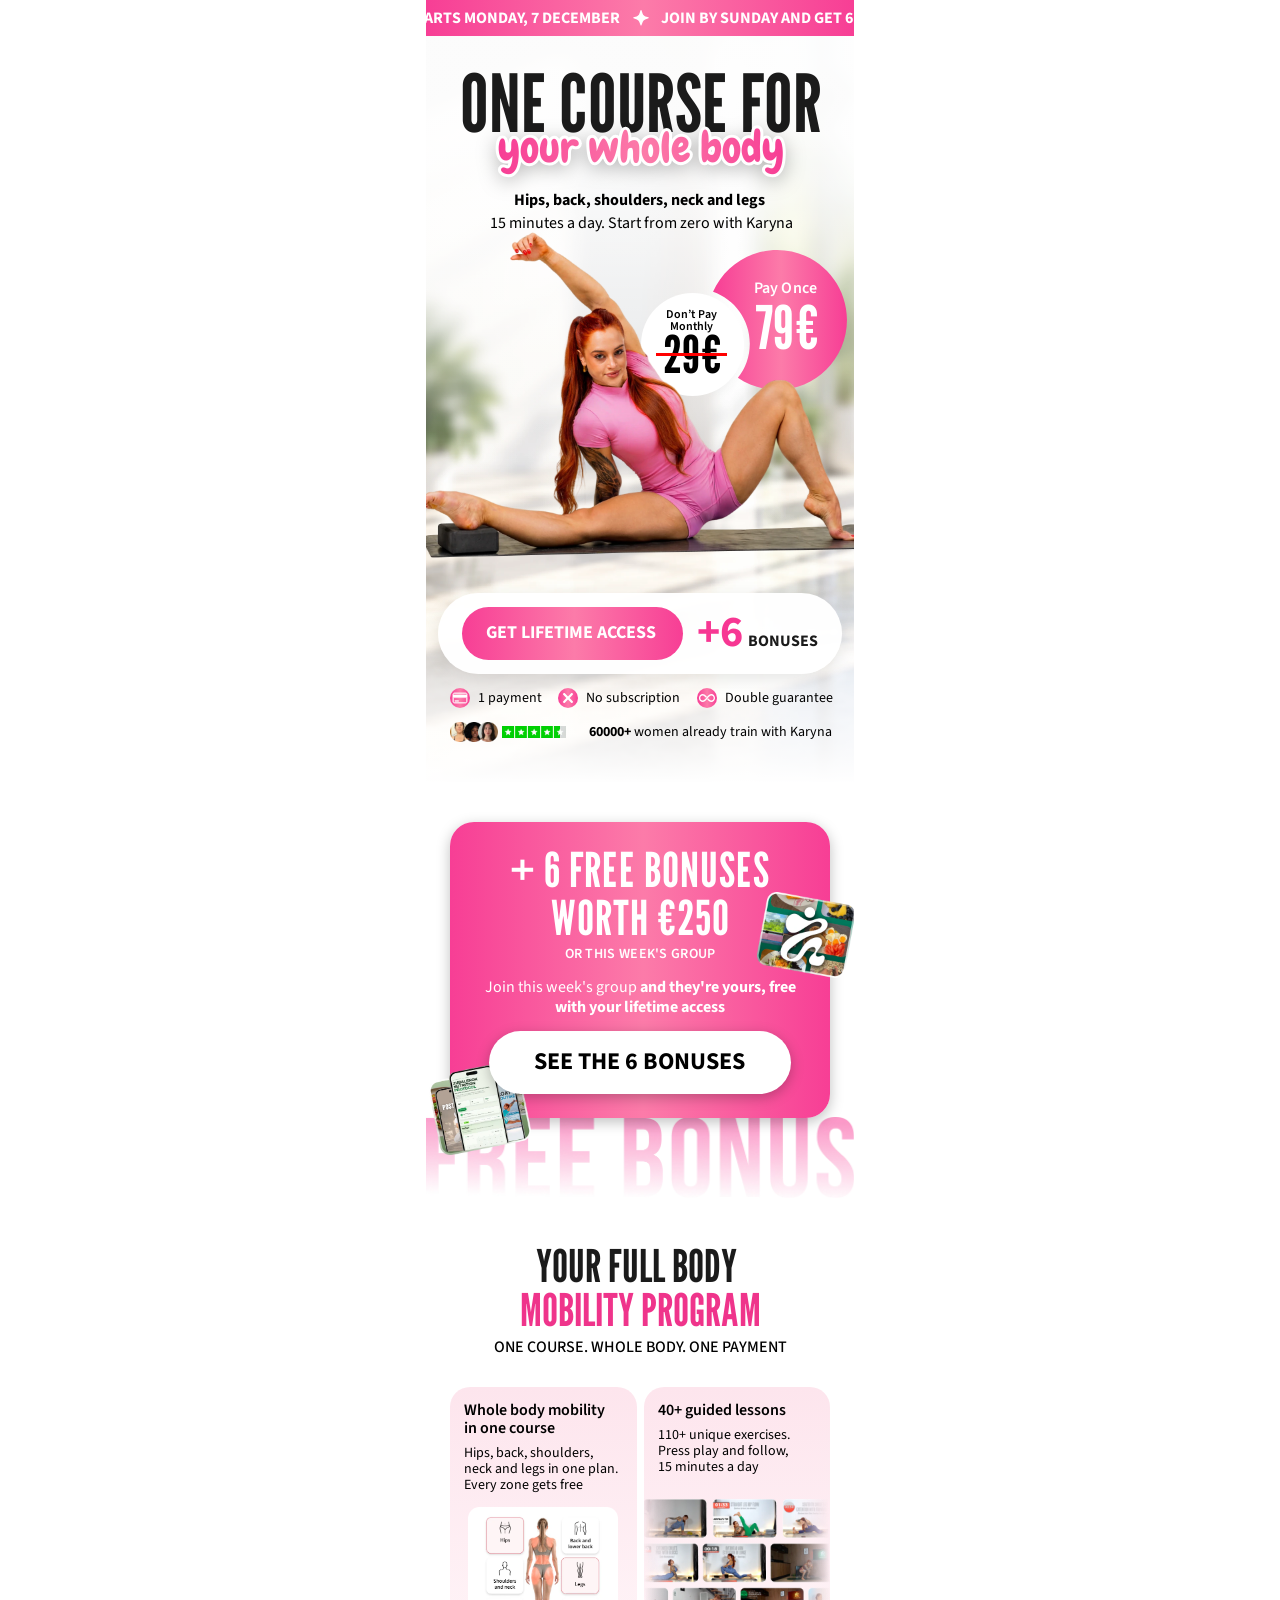
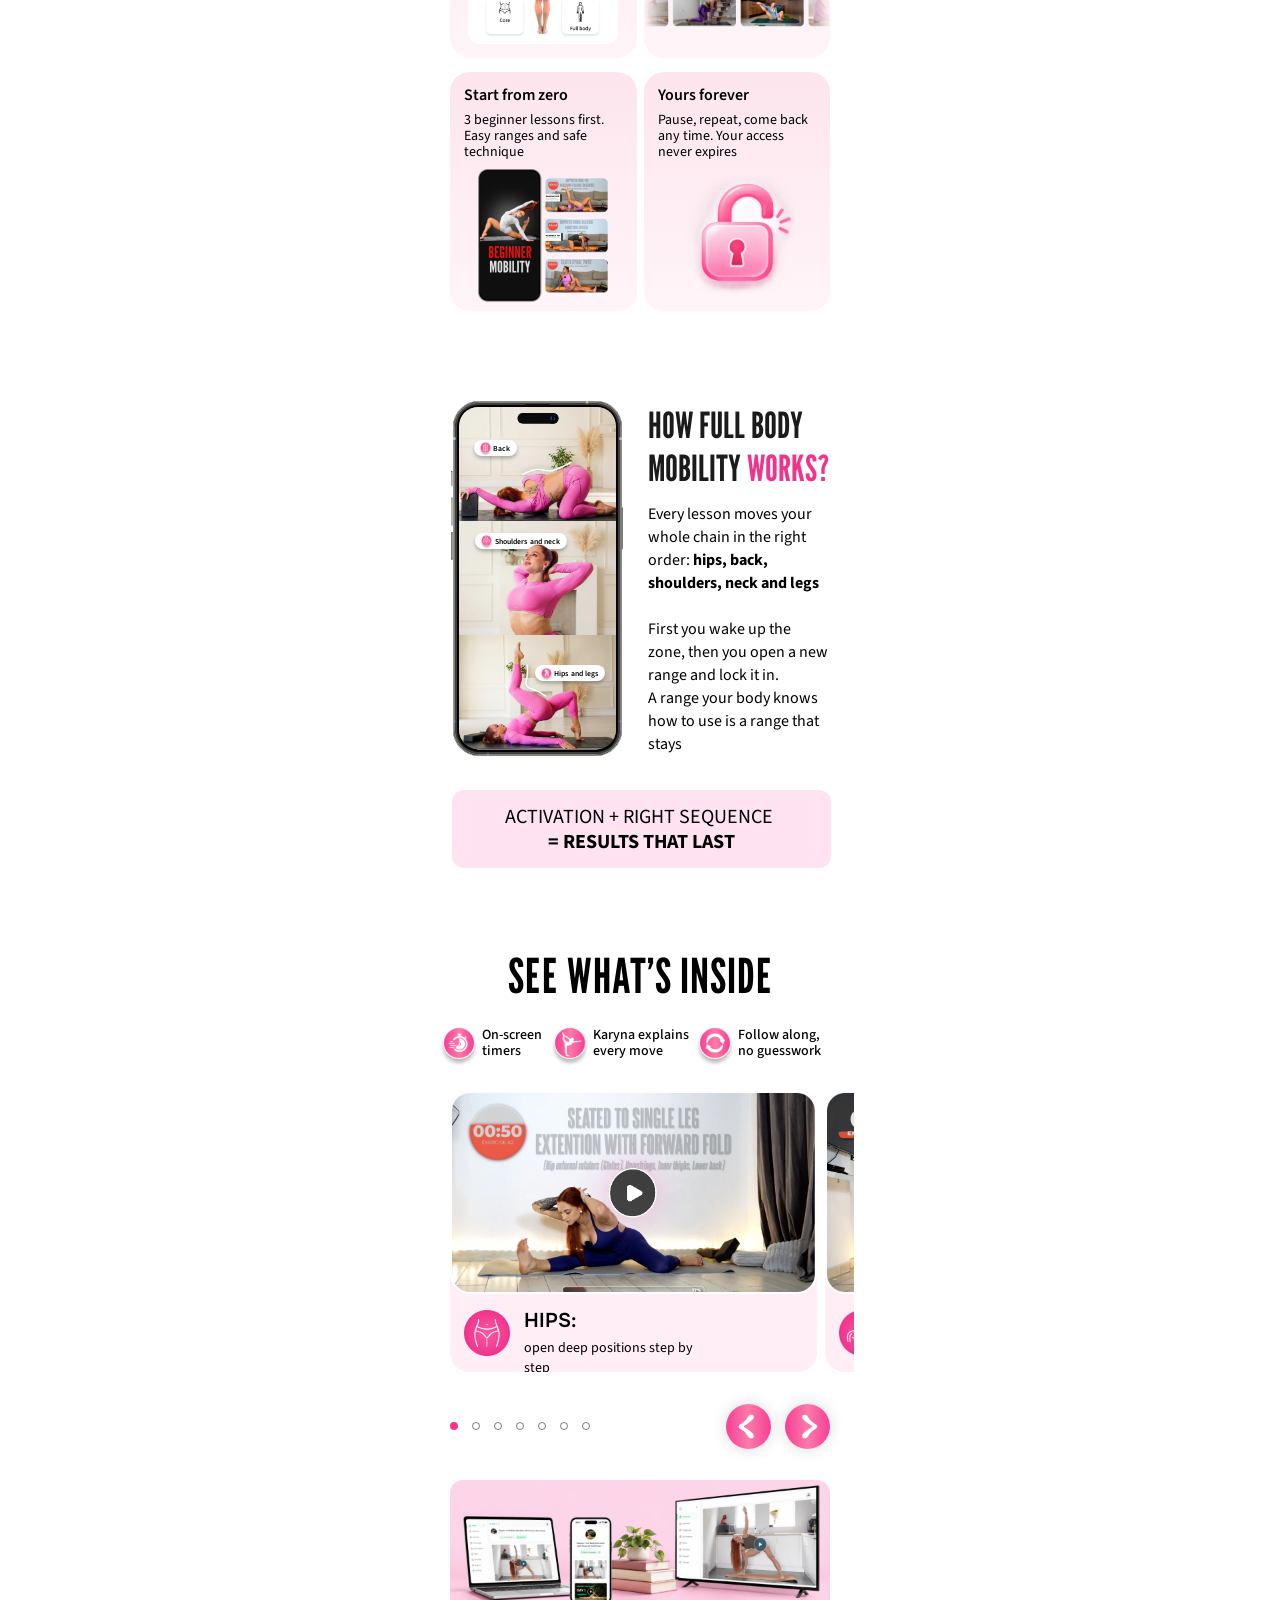
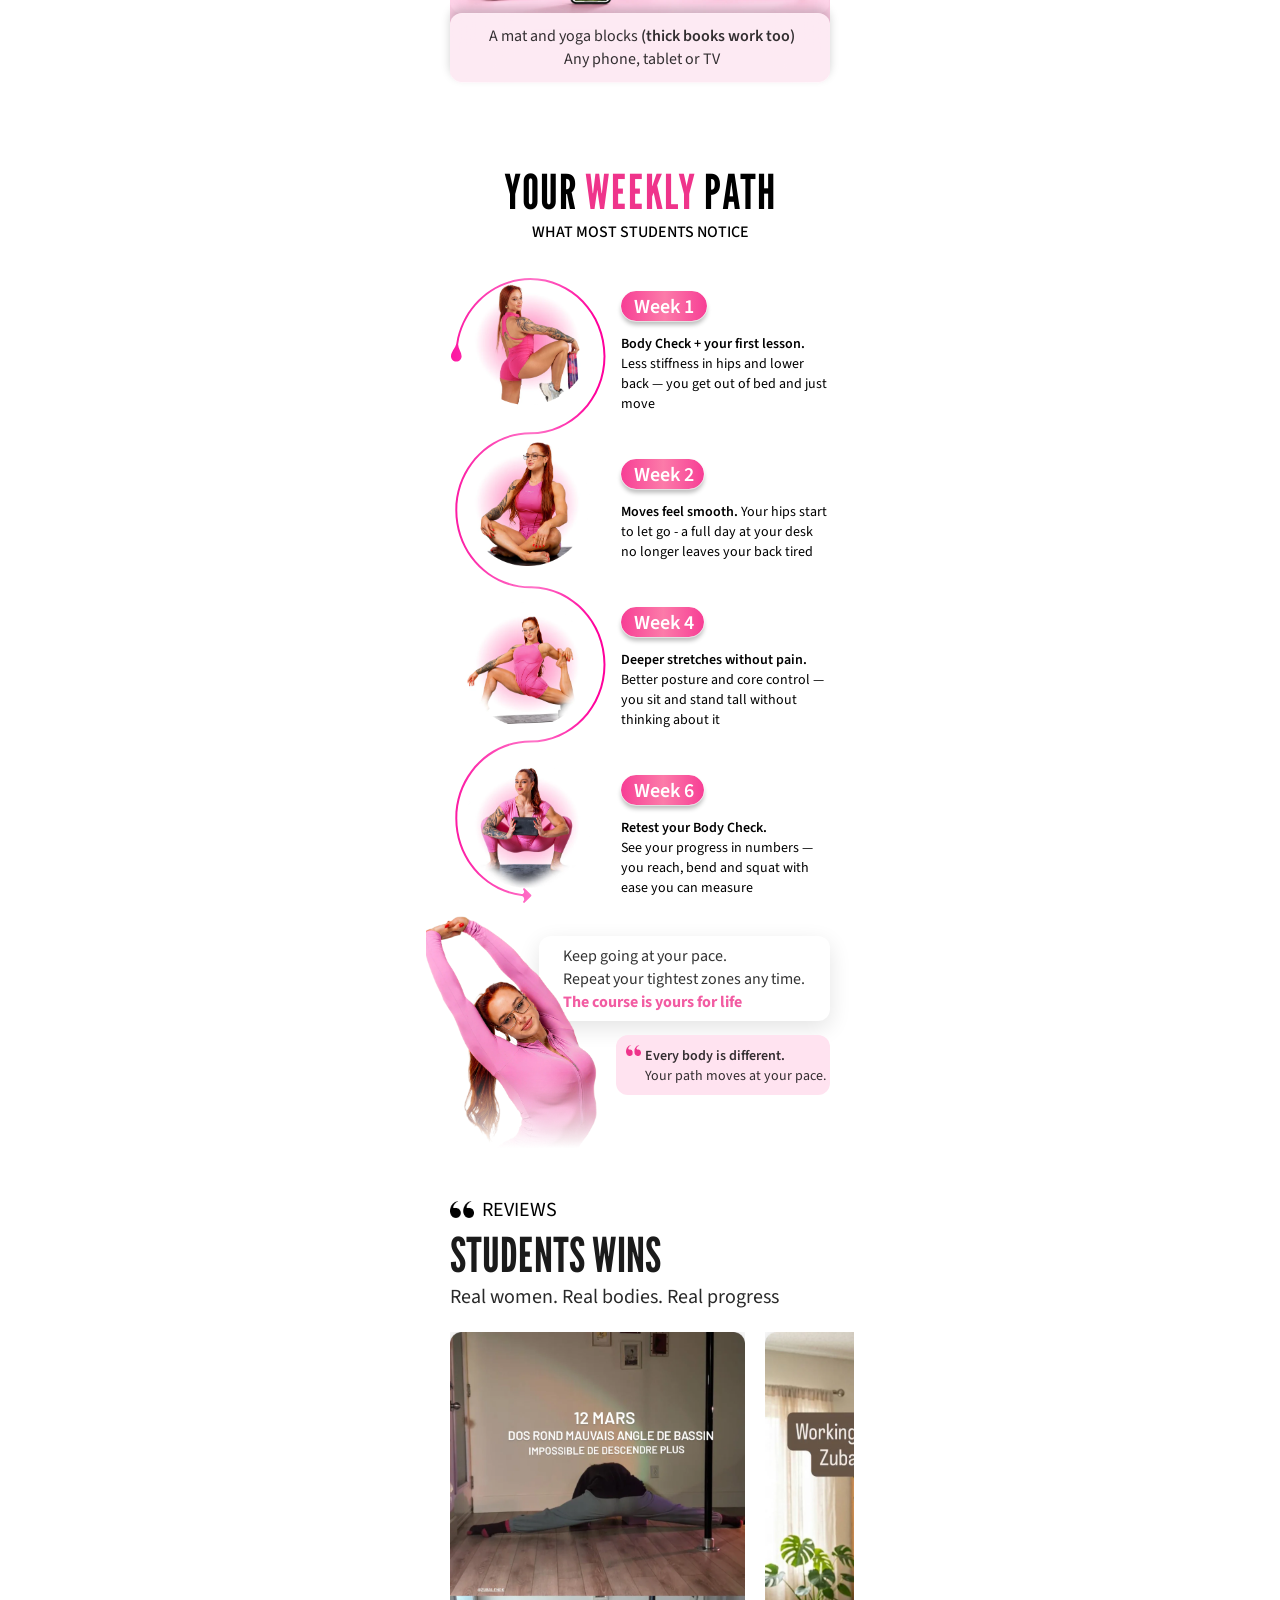
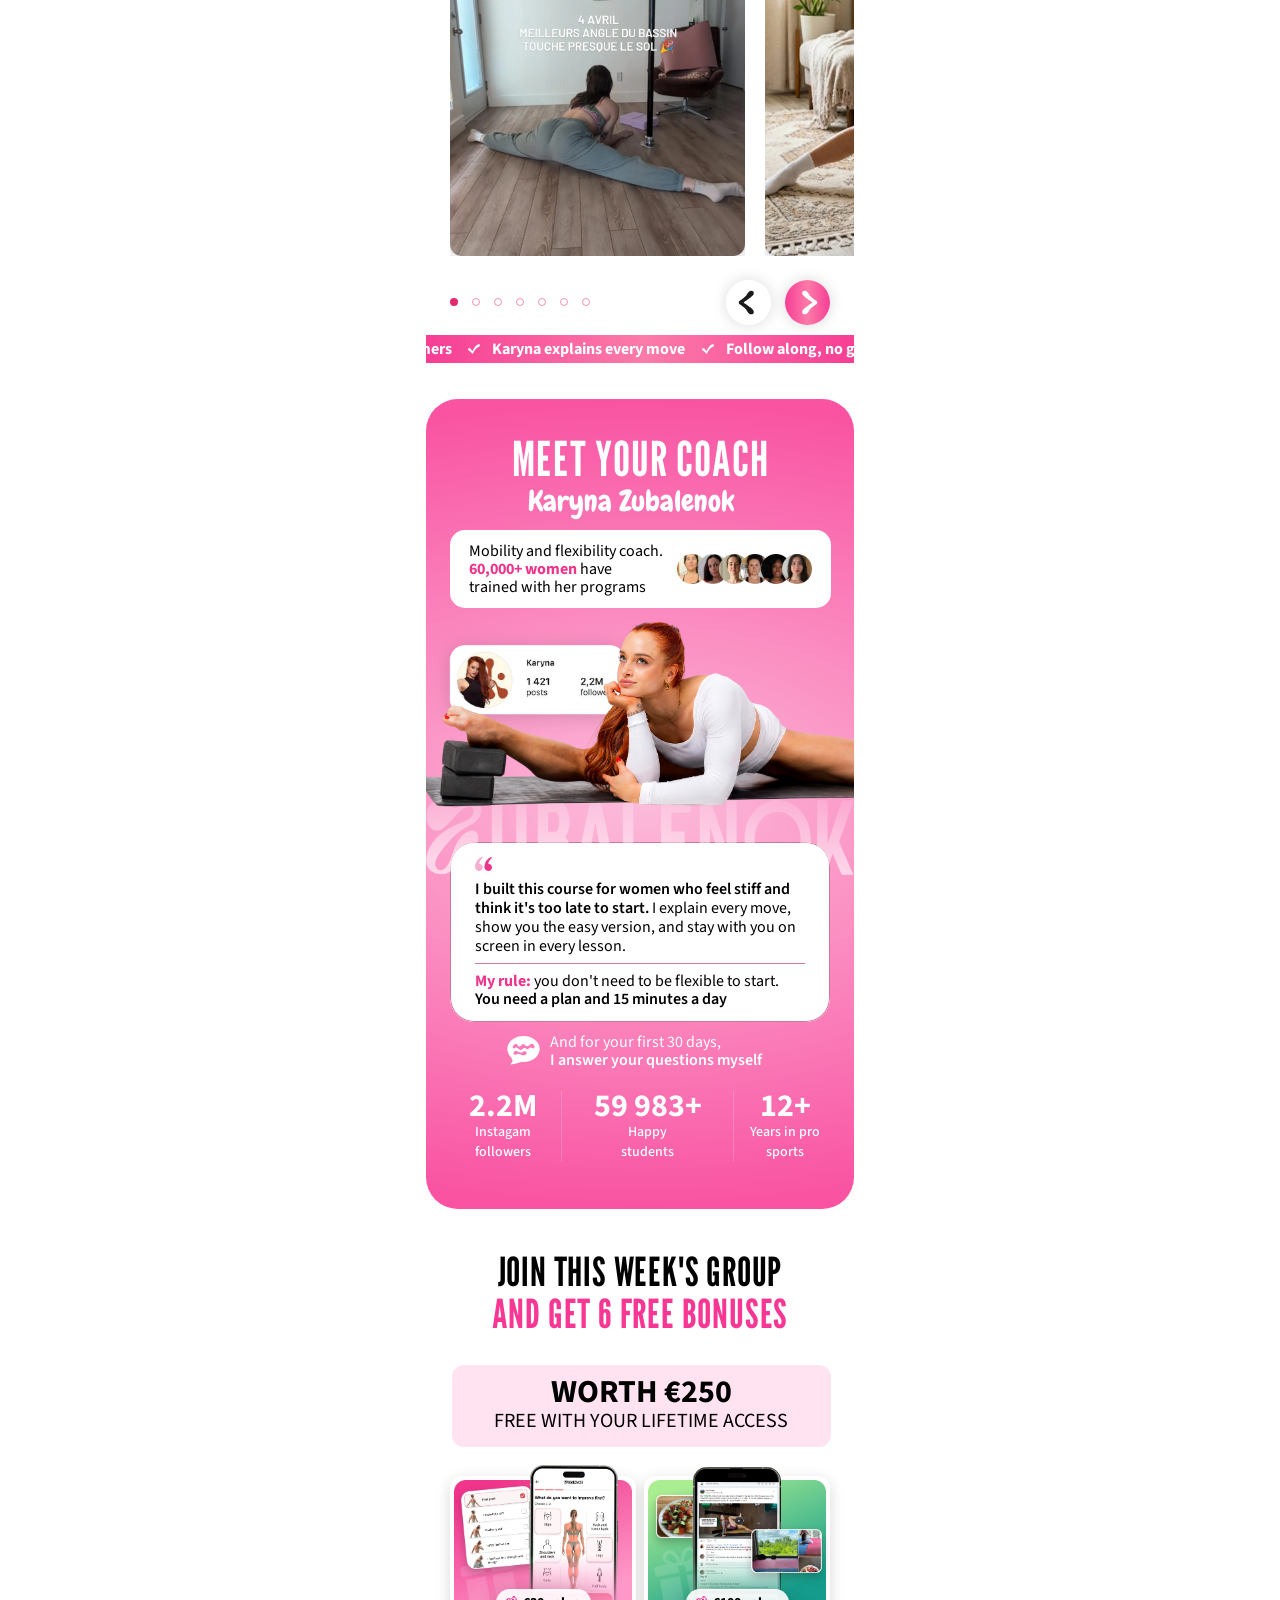
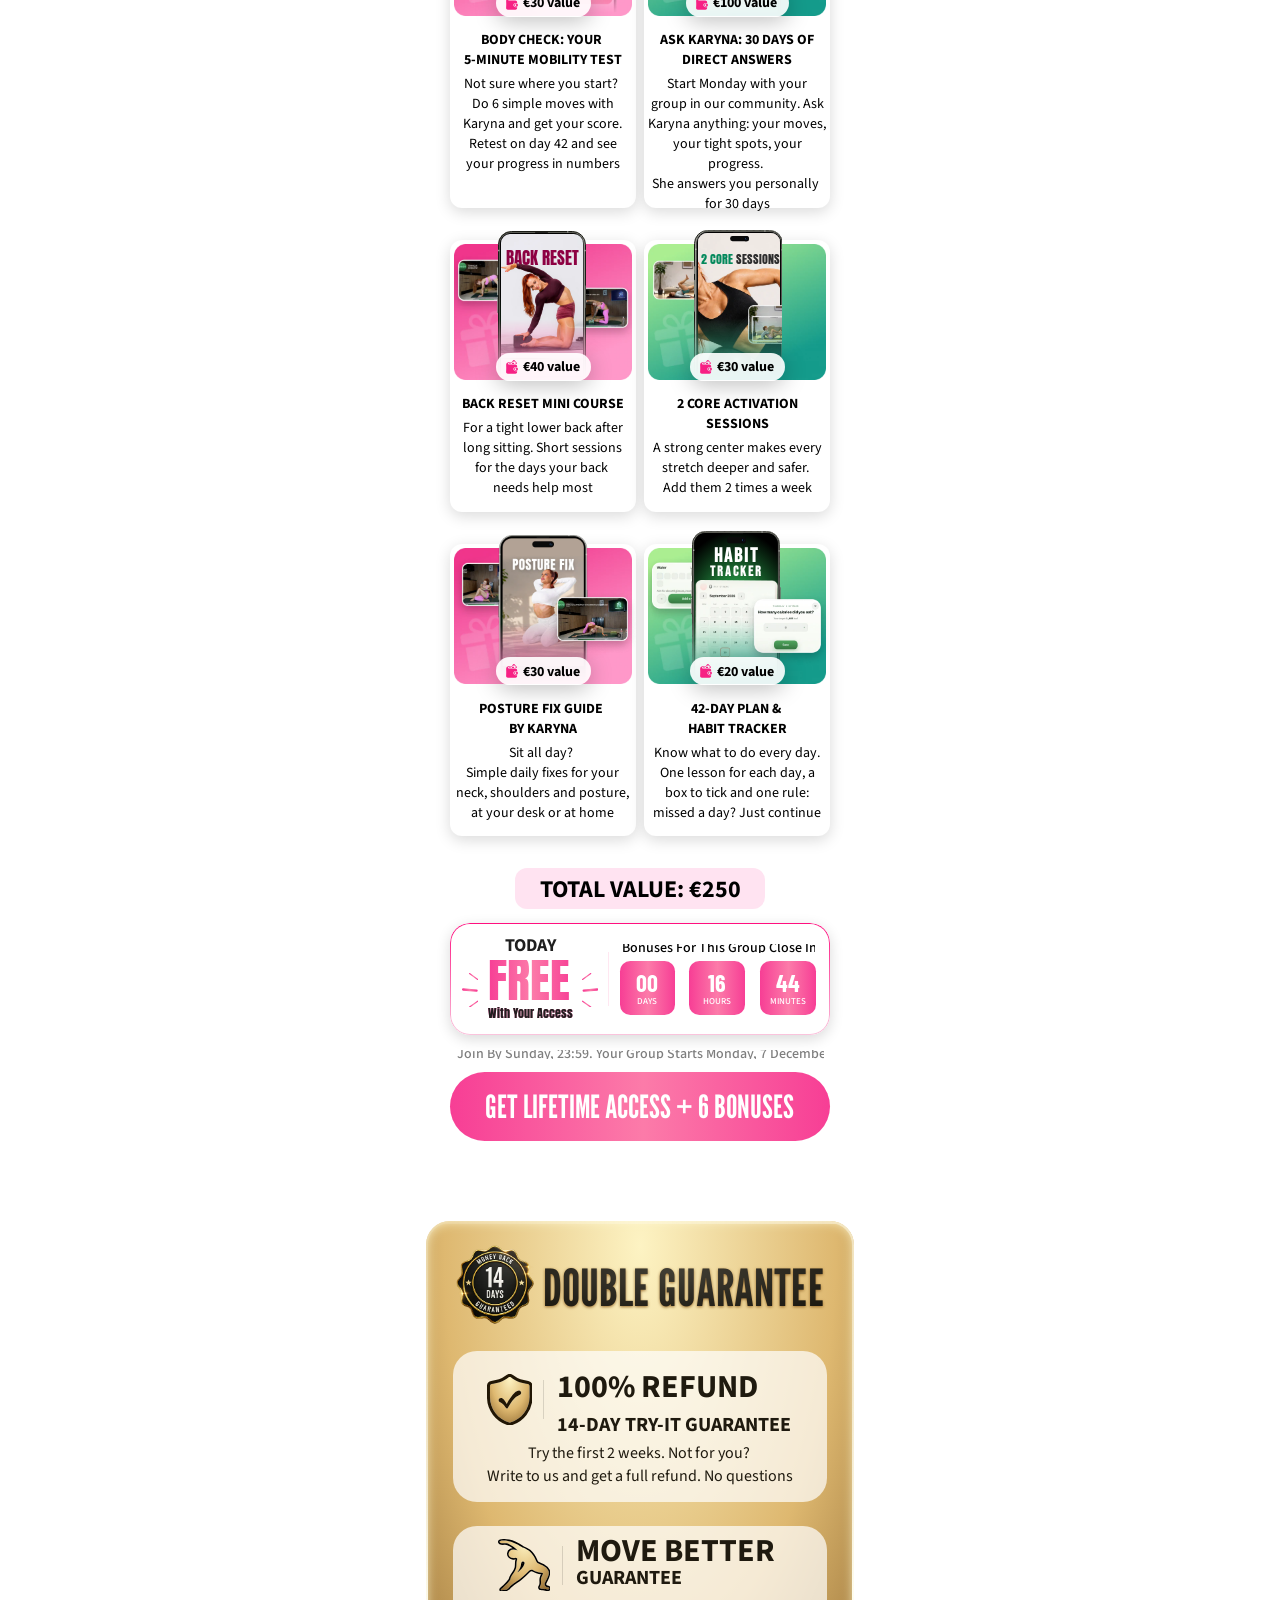
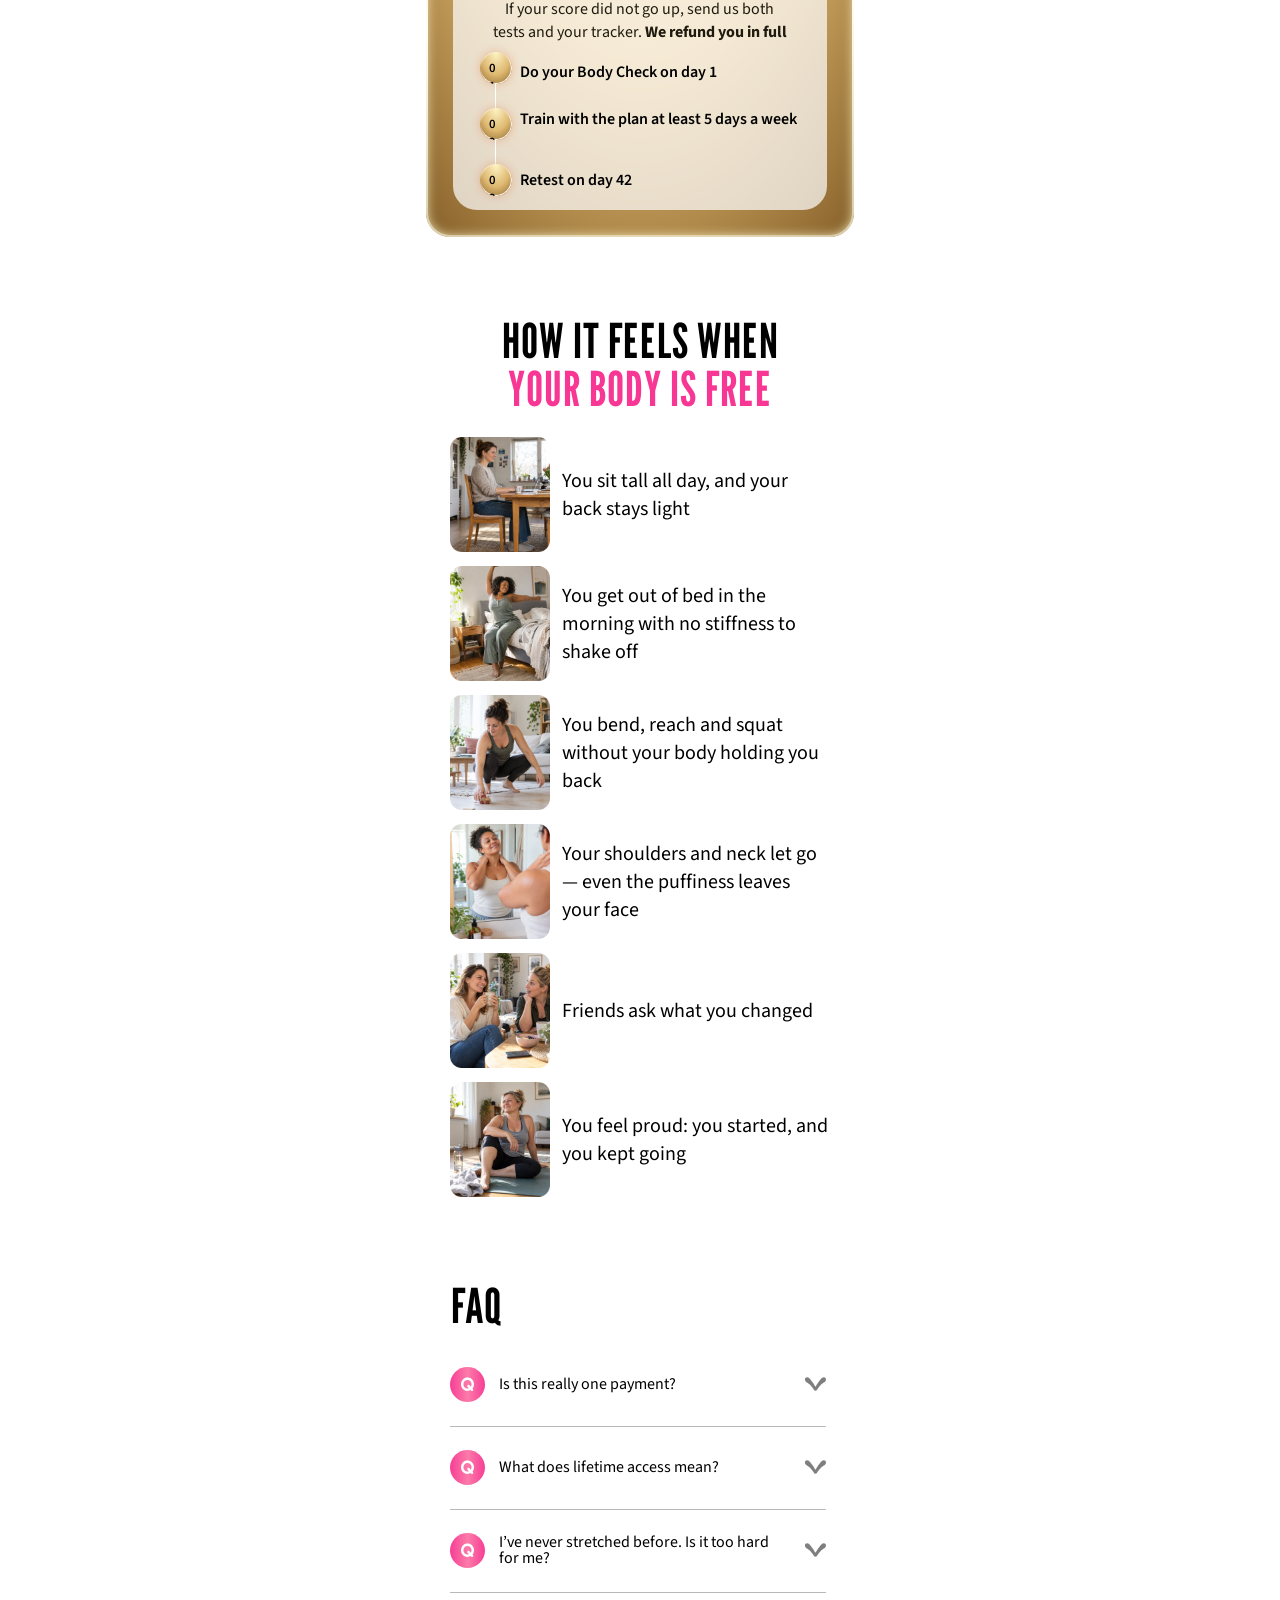
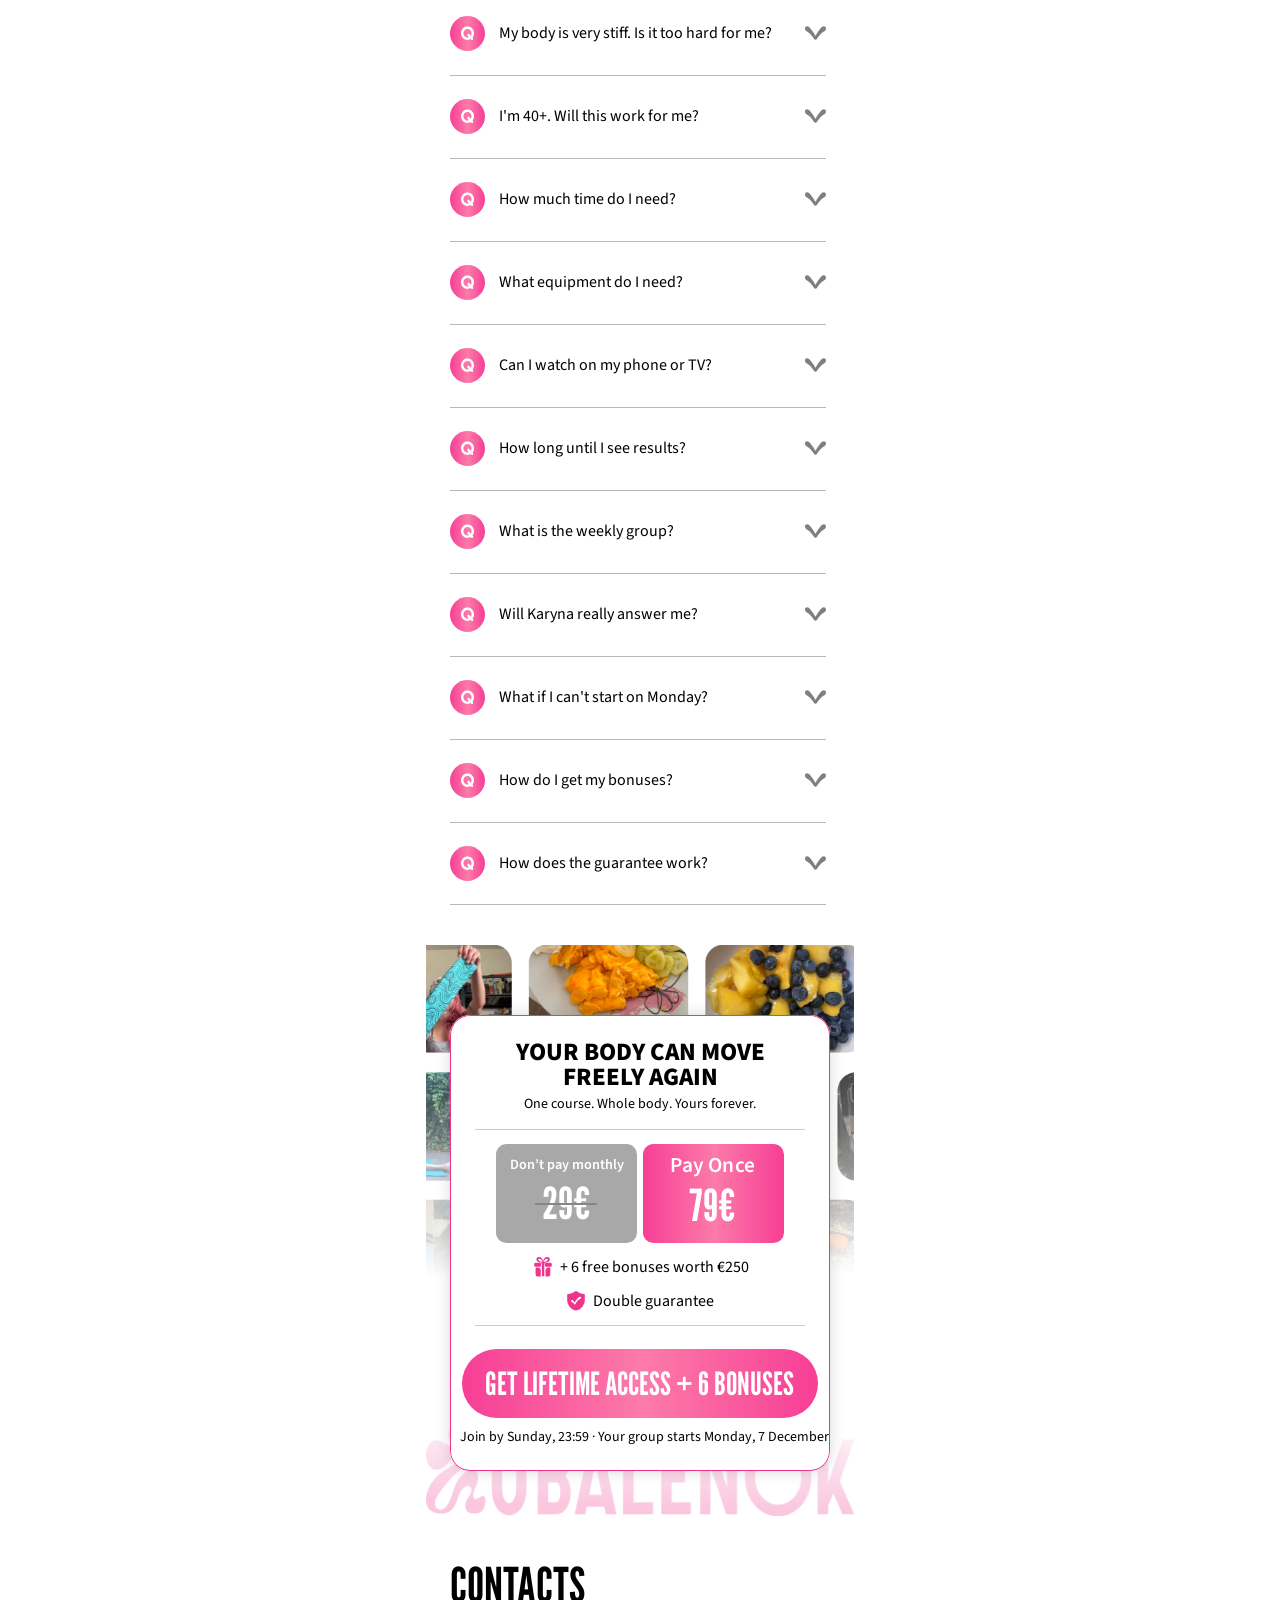
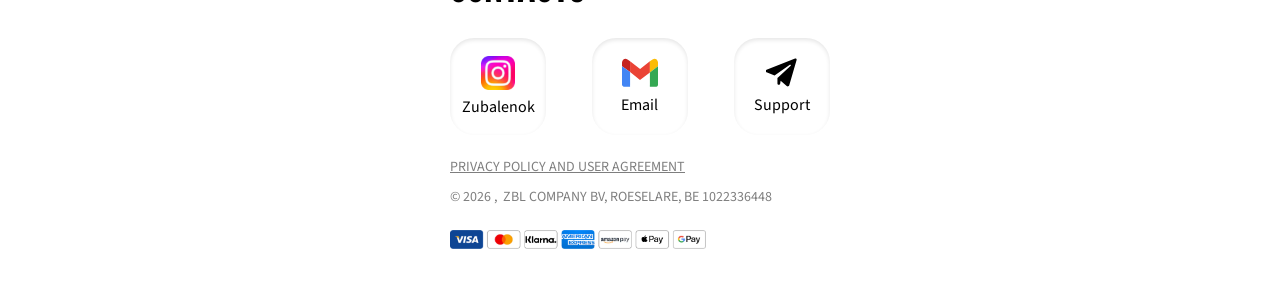
==== index-b.html @ ee90ed31 "first commit" ====
<!DOCTYPE html>
<html lang="en">
<head>
<!-- Google tag (gtag.js) -->
<script async src="https://www.googletagmanager.com/gtag/js?id=G-L0PFQRRCLP"></script>
<script>
  window.dataLayer = window.dataLayer || [];
  function gtag(){dataLayer.push(arguments);}
  gtag('js', new Date());

  gtag('config', 'G-L0PFQRRCLP');
</script>

    <meta charset="UTF-8">
    <meta name="viewport" content="width=device-width, initial-scale=1, viewport-fit=cover">
    <link rel="icon" type="image/png" href="./images/favicon.png?v=2">
    <link rel="preconnect" href="https://fonts.googleapis.com">
    <link rel="preconnect" href="https://fonts.gstatic.com" crossorigin>
    <link rel="preconnect" href="https://api.fontshare.com" crossorigin>
    <link rel="stylesheet" href="https://api.fontshare.com/v2/css?f[]=general-sans@400,500,600,700&display=swap">
    <link rel="stylesheet" href="https://fonts.googleapis.com/css2?family=Source+Sans+3:ital,wght@0,400;0,500;0,600;0,700;0,800;1,700&family=League+Gothic&family=Bebas+Neue&family=Onest:wght@500;600;700;900&family=Barlow+Condensed:wght@700&family=Creepster&family=Geist:wght@400;500&display=swap">
    <link rel="stylesheet" href="./css/fonts.css">
    <link rel="stylesheet" href="./css/nullStyle.css">
    <link rel="stylesheet" href="https://cdn.jsdelivr.net/npm/swiper@11/swiper-bundle.min.css" />
    <link rel="stylesheet" href="./css/main-b.css?v=1">
    <title>One Course for Your Whole Body</title>
</head>
<body>
<div class="wrapper">

  <!-- HERO -->
  <section class="hero">
    <img src="./images/hero-chatgpt-image-14.webp" class="hero__chatgpt-image-14" alt="" loading="lazy">
    <div class="hero__image-18736">
    </div>
    <div class="hero__image-18738">
    </div>
    <div class="hero__image-18737">
    </div>
    <div class="hero__frame-2147236977">
      <div class="hero__frame-2147237484">
        <a class="hero__frame-2147236973" href="#">
          <p class="hero__get-lifetime-access">GET LIFETIME ACCESS</p>
        </a>
        <p class="hero__6-bonuses"><span class="fs-44">+6</span><span class="fs-24"> </span><span class="c-1b1b1b">BONUSES</span></p>
      </div>
      <div class="hero__frame-2147237485">
        <div class="hero__frame-2147236973-2">
          <img src="./images/hero-frame-2147236970.svg" class="hero__frame-2147236970" alt="" loading="lazy">
          <p class="hero__1-payment">1 payment</p>
        </div>
        <div class="hero__frame-2147236975">
          <img src="./images/hero-frame-2147236971.svg" class="hero__frame-2147236971" alt="" loading="lazy">
          <p class="hero__no-subscription">No subscription</p>
        </div>
        <div class="hero__frame-2147236974">
          <img src="./images/hero-frame-2147236972.svg" class="hero__frame-2147236972" alt="" loading="lazy">
          <p class="hero__double-guarantee">Double guarantee</p>
        </div>
      </div>
      <div class="hero__frame-2147236248">
        <img src="./images/hero-frame-2147236419.webp" class="hero__frame-2147236419" alt="" loading="lazy">
        <p class="hero__60000-women-already"><b>60000+</b> women already train with Karyna</p>
      </div>
    </div>
    <div class="hero__frame-2147237482">
      <p class="hero__one-course-for">One course for</p>
      <p class="hero__your-whole-body t-stroke" data-text="your whole body">your whole body</p>
      <p class="hero__hips-back-shoulders"><span><b>Hips, back, shoulders, neck and legs&nbsp;<br></b>15 minutes a day. Start from zero with Karyna</span></p>
    </div>
    <div class="hero__frame-2147226802 js-marquee" style="--period: 68.8rem">
      <img src="./images/hero-icons.svg" class="hero__icons" alt="" loading="lazy">
      <p class="hero__new-group-starts">NEW GROUP STARTS <span class="js-group-date" data-case="up">MONDAY, 2 NOVEMBER</span></p>
      <img src="./images/hero-icons.svg" class="hero__icons-2" alt="" loading="lazy">
      <p class="hero__join-by-sunday">JOIN BY SUNDAY AND GET 6 FREE BONUSES</p>
      <img src="./images/hero-icons.svg" class="hero__icons-3" alt="" loading="lazy">
    </div>
    <div class="hero__ellipse-7748">
    </div>
    <img src="./images/hero-subtract.svg" class="hero__subtract" alt="" loading="lazy">
    <p class="hero__79">79€</p>
    <p class="hero__29">29€</p>
    <div class="hero__vector-5525">
    </div>
    <p class="hero__don-t-pay">Don’t pay monthly</p>
    <p class="hero__pay-once">Pay once</p>
    <img src="./images/hero-group-2087330643-b.webp" class="hero__group-2087330643" alt="" loading="lazy">
  </section>

  <!-- TEASER -->
  <section class="teaser">
    <div class="teaser__bg">
    </div>
    <div class="teaser__frame-2147237870">
      <div class="teaser__frame-2147236996">
        <div class="teaser__frame-2147237869">
          <p class="teaser__6-free-bonuses"><span class="c-ffffff">+ 6 free bonuses<br></span>worth €250</p>
          <p class="teaser__or-this-week">or this week&#x27;s group</p>
        </div>
        <div class="teaser__frame-2147237010">
          <p class="teaser__join-this-week"><span class="w400">Join this week&#x27;s group</span> and they&#x27;re yours, free with your lifetime access</p>
        </div>
      </div>
      <img src="./images/teaser-group-2087330686.webp" class="teaser__group-2087330686" alt="" loading="lazy">
      <img src="./images/teaser-group-2087330687.webp" class="teaser__group-2087330687" alt="" loading="lazy">
      <div class="teaser__frame-2147237872">
        <a class="teaser__frame-2147236973" href="#group">
          <p class="teaser__see-the-6">SEE THE 6 BONUSES</p>
        </a>
      </div>
    </div>
  </section>

  <!-- PROGRAM -->
  <section class="program">
    <div class="program__frame-2147237992">
      <p class="program__your-full-body">YOUR FULL BODY&nbsp;<br><span class="c-ef348b">MOBILITY PROGRAM</span></p>
      <p class="program__one-course-whole"><span>ONE COURSE. WHOLE BODY. ONE PAYMENT</span></p>
    </div>
    <div class="program__frame-2147237721-2">
      <div class="program__frame-2147237719">
        <div class="program__frame-2147237716">
          <div class="program__frame-2147237993">
            <div class="program__frame-2147237568">
              <p class="program__whole-body-mobility"><span class="tt-up">W</span>HOLE BODY MOBILITY <br>IN ONE COURSE</p>
            </div>
            <p class="program__hips-back-shoulders">Hips, back, shoulders, neck and legs in one plan. Every zone gets free</p>
          </div>
          <img src="./images/program-frame-41-b.webp" class="program__frame-41" alt="" loading="lazy">
        </div>
        <div class="program__frame-2147237718">
          <div class="program__frame-2147237993-2">
            <div class="program__frame-2147237568-2">
              <p class="program__40-guided-lessons">40+ GUIDED LESSONS</p>
            </div>
            <p class="program__110-unique-exercises">110+ unique exercises. Press play and follow, <br>15 minutes a day</p>
          </div>
          <img src="./images/program-mask-group.webp" class="program__mask-group" alt="" loading="lazy">
        </div>
      </div>
      <div class="program__frame-2147237721">
        <div class="program__frame-2147237716-2">
          <div class="program__frame-2147237993-3">
            <div class="program__frame-2147237568-3">
              <p class="program__start-from-zero"><span class="tt-up">S</span>TART FROM ZERO</p>
            </div>
            <p class="program__3-beginner-lessons">3 beginner lessons first. Easy ranges and safe technique</p>
          </div>
          <img src="./images/program-frame-41-2-b.webp" class="program__frame-41-2" alt="" loading="lazy">
        </div>
        <div class="program__frame-2147237718-2">
          <div class="program__frame-2147237993-4">
            <div class="program__frame-2147237568-4">
              <p class="program__yours-forever"><span class="tt-up">Y</span>OURS FOREVER</p>
            </div>
            <p class="program__pause-repeat-come">Pause, repeat, come back any time. Your access never expires</p>
          </div>
          <img src="./images/program-1.webp" class="program__1" alt="" loading="lazy">
        </div>
      </div>
    </div>
  </section>

  <!-- WORKS -->
  <section class="works">
    <div class="works__frame-2147237858">
      <div class="works__iphone-14-pro">
        <div class="works__screen-background">
        </div>
        <div class="works__stroke-body-outside">
        </div>
        <img src="./images/works-stroke-body-b.webp" class="works__stroke-body" alt="" loading="lazy">
        <div class="works__mask">
          <img src="./images/works-screen-replace-here.svg" class="works__screen-replace-here" alt="" loading="lazy">
          <div class="works__frame-2147237857">
            <div class="works__frame-2147237855">
              <img src="./images/works-magnific-edit-the-b.webp" class="works__magnific-edit-the" alt="" loading="lazy">
              <div class="works__frame-2147237849">
                <img src="./images/works-frame-2147236986-b.webp" class="works__frame-2147236986" alt="" loading="lazy">
                <p class="works__back">Back</p>
              </div>
              <img src="./images/works-vector-5604-b.webp" class="works__vector-5604" alt="" loading="lazy">
            </div>
            <div class="works__frame-2147237856 g-stroke">
              <img src="./images/works-magnific-edit-the-2-b.webp" class="works__magnific-edit-the-2" alt="" loading="lazy">
              <div class="works__frame-2147237854">
                <img src="./images/works-frame-2147236986-2-b.webp" class="works__frame-2147236986-2" alt="" loading="lazy">
                <p class="works__shoulders-and-neck">Shoulders and neck</p>
              </div>
              <img src="./images/works-magnific-edit-the-3.webp" class="works__magnific-edit-the-3" alt="" loading="lazy">
            </div>
            <div class="works__frame-2147237854-2 g-stroke">
              <img src="./images/works-magnific-edit-the-4-b.webp" class="works__magnific-edit-the-4" alt="" loading="lazy">
              <div class="works__frame-2147237851">
                <img src="./images/works-frame-2147236986-3-b.webp" class="works__frame-2147236986-3" alt="" loading="lazy">
                <p class="works__hips-and-legs">Hips and legs</p>
              </div>
              <img src="./images/works-vector-5603-b.webp" class="works__vector-5603" alt="" loading="lazy">
            </div>
          </div>
        </div>
        <img src="./images/works-antennas-b.svg" class="works__antennas" alt="" loading="lazy">
        <img src="./images/works-notch-b.webp" class="works__notch" alt="" loading="lazy">
        <img src="./images/works-buttons-b.webp" class="works__buttons" alt="" loading="lazy">
        <img src="./images/works-front-camera-b.svg" class="works__front-camera" alt="" loading="lazy">
      </div>
      <div class="works__frame-2147237484">
        <p class="works__how-full-body">HOW FULL BODY <br>MOBILITY <span class="c-ef348b">WORKS?</span></p>
        <div class="works__frame-2147237065">
          <p class="works__every-lesson-moves">Every lesson moves your whole chain in the right order: <b>hips, back, shoulders, neck and legs<br></b><br>First you wake up the zone, then you open a new range and lock it in. <br>A range your body knows how to use is a range that stays</p>
        </div>
      </div>
    </div>
    <div class="works__frame-2147237990">
      <div class="works__frame-2147237856-2">
        <div class="works__frame-2147237857-2">
          <p class="works__activation-right-seque">Activation + Right Sequence&nbsp;<br><b>= Results that last</b></p>
        </div>
      </div>
    </div>
  </section>

  <!-- INSIDE -->
  <section class="inside">
    <p class="inside__see-what-s">SEE WHAT’S INSIDE</p>
    <div class="inside__frame-2147237997">
      <div class="inside__frame-2147237493">
        <img src="./images/inside-frame-2147236988-b.webp" class="inside__frame-2147236988" alt="" loading="lazy">
        <p class="inside__on-screen-timers">On-screen timers</p>
      </div>
      <div class="inside__frame-2147237494">
        <img src="./images/inside-frame-2147236989-b.webp" class="inside__frame-2147236989" alt="" loading="lazy">
        <p class="inside__karyna-explains-every">Karyna explains every move</p>
      </div>
      <div class="inside__frame-2147237495">
        <img src="./images/inside-frame-2147236988-2-b.webp" class="inside__frame-2147236988-2" alt="" loading="lazy">
        <p class="inside__follow-along-no">Follow along, no guesswork</p>
      </div>
    </div>
    <div class="inside__frame-2147236984-5 js-track-slider" data-pitch="37.481" data-count="4" data-first="-53.2" data-gutter="2.4">
      <div class="inside__frame-2147237623 js-track">
        <div class="inside__frame-2147237619">
          <img src="./images/inside-frame-2147236984-b.webp" class="inside__frame-2147236984 js-card-video" alt="" loading="lazy" data-video="https://itden-cdn.b-cdn.net/stiff/Days%2015%E2%80%9321%20OF%20L1%20v1%20Petro%20Mateichyk.mov">
          <div class="inside__frame-2147237613">
            <img src="./images/inside-frame-2147237533.svg" class="inside__frame-2147237533" alt="" loading="lazy">
            <div class="inside__frame-2147237607">
              <p class="inside__hips">HIPS:</p>
              <p class="inside__open-deep-positions">open deep positions step by step</p>
            </div>
          </div>
        </div>
        <div class="inside__frame-2147237620">
          <img src="./images/inside-frame-2147236984-2-b.webp" class="inside__frame-2147236984-2 js-card-video" alt="" loading="lazy" data-video="https://itden-cdn.b-cdn.net/onliflexability/video-1.mp4">
          <div class="inside__frame-2147237614">
            <img src="./images/inside-frame-2147237610.webp" class="inside__frame-2147237610" alt="" loading="lazy">
            <div class="inside__frame-2147237603">
              <p class="inside__shoulders-neck">SHOULDERS &amp; NECK:</p>
              <p class="inside__release-the-tension">release the tension of long sitting days</p>
            </div>
          </div>
        </div>
        <div class="inside__frame-2147237621">
          <img src="./images/inside-frame-2147236984-3-b.webp" class="inside__frame-2147236984-3 js-card-video" alt="" loading="lazy" data-video="https://itden-cdn.b-cdn.net/onliflexability/video-2.mp4">
          <div class="inside__frame-2147237615">
            <img src="./images/inside-frame-2147237611-b.svg" class="inside__frame-2147237611" alt="" loading="lazy">
            <div class="inside__frame-2147237605">
              <p class="inside__back">BACK:</p>
              <p class="inside__build-a-free">build a free, mobile spine</p>
            </div>
          </div>
        </div>
        <div class="inside__frame-2147237622">
          <img src="./images/inside-frame-2147236984-4-b.webp" class="inside__frame-2147236984-4 js-card-video" alt="" loading="lazy" data-video="https://itden-cdn.b-cdn.net/stiff/Days%208%E2%80%9314%20OF%20hip%20P2L17%20v1.mov">
          <div class="inside__frame-2147237616">
            <img src="./images/inside-frame-2147237612-b.svg" class="inside__frame-2147237612" alt="" loading="lazy">
            <div class="inside__frame-2147237609">
              <p class="inside__legs">LEGS</p>
              <p class="inside__light-strong-and">light, strong and flexible</p>
            </div>
          </div>
        </div>
      </div>
    </div>
    <div class="inside__nav js-track-nav">
      <div class="inside__dots"><span class="dot"></span><span class="dot"></span><span class="dot"></span><span class="dot"></span><span class="dot"></span><span class="dot"></span><span class="dot"></span></div>
      <button class="inside__prev" type="button" aria-label="Previous"><img src="./images/arrow-pink-prev.svg" alt=""></button>
      <button class="inside__next" type="button" aria-label="Next"><img src="./images/arrow-pink-next.svg" alt=""></button>
    </div>
    <div class="inside__frame-2147237996">
      <img src="./images/inside-frame-2147237987.webp" class="inside__frame-2147237987" alt="" loading="lazy">
      <div class="inside__frame-2147237743">
        <div class="inside__frame-2147237749">
          <p class="inside__a-mat-and">A mat and yoga blocks <b class="w600">(thick books work too)<br></b>Any phone, tablet or TV</p>
        </div>
      </div>
    </div>
  </section>

  <!-- PATH -->
  <section class="path">
    <div class="path__frame-2147237998">
      <p class="path__your-weekly-path">YOUR <span class="c-ef348b">weekly</span> PATH</p>
      <p class="path__what-most-students"><span>What most students notice</span></p>
    </div>
    <div class="path__frame-2147235149">
      <img src="./images/path-frame-2147237491-b.webp" class="path__frame-2147237491" alt="" loading="lazy">
      <img src="./images/path-union-b.svg" class="path__union" alt="" loading="lazy">
      <div class="path__frame-2147237490">
        <div class="path__frame-2147235142">
          <div class="path__frame-2147237489">
            <div class="path__frame-2147236987">
              <p class="path__week-1">Week 1</p>
            </div>
            <p class="path__body-check-your"><b class="w600">Body Check + your first lesson. </b>Less stiffness in hips and lower back — you get out of bed and just move</p>
          </div>
        </div>
        <div class="path__2">
          <div class="path__frame-2147237489-2">
            <div class="path__frame-2147236987-2">
              <p class="path__week-2">Week 2</p>
            </div>
            <p class="path__moves-feel-smooth"><b class="w600">Moves feel smooth.</b> Your hips start to let go - a full day at your desk no longer leaves your back tired</p>
          </div>
        </div>
        <div class="path__frame-2147237489-3">
          <div class="path__frame-2147236987-3">
            <p class="path__week-4">Week 4</p>
          </div>
          <p class="path__deeper-stretches-without"><b class="w600">Deeper stretches without pain. </b>Better posture and core control — you sit and stand tall without thinking about it</p>
        </div>
        <div class="path__frame-2147235145">
          <div class="path__frame-2147237488">
            <div class="path__frame-2147236987-4">
              <p class="path__week-6">Week 6</p>
            </div>
            <p class="path__retest-your-body"><b class="w600">Retest your Body Check. <br></b>See your progress in numbers — you reach, bend and squat with ease you can measure</p>
          </div>
        </div>
      </div>
    </div>
    <div class="path__frame-2147238001-2">
      <div class="path__frame-2147237999">
        <p class="path__keep-going-at">Keep going at your pace. <br>Repeat your tightest zones any time. <b class="c-ef348b">The course is yours for life</b></p>
      </div>
      <img src="./images/path-mask-group.webp" class="path__mask-group" alt="" loading="lazy">
      <div class="path__frame-2147238001">
        <img src="./images/path-icons.webp" class="path__icons" alt="" loading="lazy">
        <p class="path__every-body-is"><b class="w600">Every body is different. <br></b>Your path moves at your pace.</p>
      </div>
    </div>
    <div class="path__frame-2147238000">
      <div class="path__frame-2147237999-2">
        <p class="path__keep-going-at-2">Keep going at your pace. <br>Repeat your tightest zones any time. <b class="c-ef348b">The course is yours for life</b></p>
      </div>
      <img src="./images/path-mask-group.webp" class="path__mask-group-2" alt="" loading="lazy">
      <div class="path__frame-2147238001-3">
        <img src="./images/path-icons.webp" class="path__icons-2" alt="" loading="lazy">
        <p class="path__every-body-is-2"><b class="w600">Every body is different. <br></b>Your path moves at your pace.</p>
      </div>
    </div>
  </section>

  <!-- REVIEWS -->
  <section class="reviews">
    <div class="reviews__frame-2147226655">
      <div class="reviews__frame-2147226848-2">
        <div class="reviews__frame-2147226848">
          <img src="./images/reviews-union-b.webp" class="reviews__union" alt="" loading="lazy">
          <p class="reviews__reviews">Reviews</p>
        </div>
        <div class="reviews__frame-2147236675">
          <p class="reviews__students-wins">STUDENTS WINS</p>
        </div>
        <p class="reviews__real-women-real"><span>Real women. Real bodies. Real progress</span></p>
      </div>
      <!-- Відео-відгуки: по кліку на слайд з data-video відкривається відео поверх постера -->
      <div class="swiper reviews__swiper">
        <div class="swiper-wrapper">
          <div class="swiper-slide review-slide"><img src="./images/reviews/review-01.webp" loading="lazy" alt="Student review 1"></div>
          <div class="swiper-slide review-slide"><img src="./images/reviews/review-02.webp" loading="lazy" alt="Student review 2"></div>
          <div class="swiper-slide review-slide"><img src="./images/reviews/review-03.webp" loading="lazy" alt="Student review 3"></div>
          <div class="swiper-slide review-slide review-slide--video" data-video="https://itden-cdn.b-cdn.net/stretching/vd-2.mp4"><img src="./images/reviews/review-04.webp" loading="lazy" alt="Student review 4"></div>
          <div class="swiper-slide review-slide"><img src="./images/reviews/review-05.webp" loading="lazy" alt="Student review 5"></div>
          <div class="swiper-slide review-slide"><img src="./images/reviews/review-06.webp" loading="lazy" alt="Student review 6"></div>
          <div class="swiper-slide review-slide"><img src="./images/reviews/review-07.webp" loading="lazy" alt="Student review 7"></div>
          <div class="swiper-slide review-slide review-slide--video" data-video="https://itden-cdn.b-cdn.net/stretching/vd-3.mp4"><img src="./images/reviews/review-08.webp" loading="lazy" alt="Student review 8"></div>
          <div class="swiper-slide review-slide"><img src="./images/reviews/review-09.webp" loading="lazy" alt="Student review 9"></div>
          <div class="swiper-slide review-slide"><img src="./images/reviews/review-10.webp" loading="lazy" alt="Student review 10"></div>
          <div class="swiper-slide review-slide"><img src="./images/reviews/review-11.webp" loading="lazy" alt="Student review 11"></div>
          <div class="swiper-slide review-slide"><img src="./images/reviews/review-12.webp" loading="lazy" alt="Student review 12"></div>
          <div class="swiper-slide review-slide review-slide--video" data-video="https://itden-cdn.b-cdn.net/stretching/vd-4.mp4"><img src="./images/reviews/review-13.webp" loading="lazy" alt="Student review 13"></div>
          <div class="swiper-slide review-slide"><img src="./images/reviews/review-14.webp" loading="lazy" alt="Student review 14"></div>
          <div class="swiper-slide review-slide"><img src="./images/reviews/review-15.webp" loading="lazy" alt="Student review 15"></div>
          <div class="swiper-slide review-slide"><img src="./images/reviews/review-16.webp" loading="lazy" alt="Student review 16"></div>
          <div class="swiper-slide review-slide"><img src="./images/reviews/review-17.webp" loading="lazy" alt="Student review 17"></div>
          <div class="swiper-slide review-slide review-slide--video" data-video="https://itden-cdn.b-cdn.net/stretching/video2.MP4"><img src="./images/reviews/review-18.webp" loading="lazy" alt="Student review 18"></div>
          <div class="swiper-slide review-slide"><img src="./images/reviews/review-19.webp" loading="lazy" alt="Student review 19"></div>
          <div class="swiper-slide review-slide"><img src="./images/reviews/review-20.webp" loading="lazy" alt="Student review 20"></div>
          <div class="swiper-slide review-slide review-slide--video" data-video="https://itden-cdn.b-cdn.net/stretching/video4.MP4"><img src="./images/reviews/review-21.webp" loading="lazy" alt="Student review 21"></div>
          <div class="swiper-slide review-slide"><img src="./images/reviews/review-22.webp" loading="lazy" alt="Student review 22"></div>
          <div class="swiper-slide review-slide"><img src="./images/reviews/review-23.webp" loading="lazy" alt="Student review 23"></div>
          <div class="swiper-slide review-slide review-slide--video" data-video="https://itden-cdn.b-cdn.net/stretching/Instagram_15.04.2026_MiddleSplit_Video.mp4"><img src="./images/reviews/review-24.webp" loading="lazy" alt="Student review 24"></div>
          <div class="swiper-slide review-slide review-slide--video" data-video="https://itden-cdn.b-cdn.net/stretching/video5.MP4"><img src="./images/reviews/review-25.webp" loading="lazy" alt="Student review 25"></div>
          <div class="swiper-slide review-slide"><img src="./images/reviews/review-26.webp" loading="lazy" alt="Student review 26"></div>
          <div class="swiper-slide review-slide review-slide--video" data-video="https://itden-cdn.b-cdn.net/stretching/Instagram_15.04.2026_FullSplit_Video.MP4"><img src="./images/reviews/review-27.webp" loading="lazy" alt="Student review 27"></div>
          <div class="swiper-slide review-slide"><img src="./images/reviews/review-28.webp" loading="lazy" alt="Student review 28"></div>
          <div class="swiper-slide review-slide review-slide--video" data-video="https://itden-cdn.b-cdn.net/stretching/vd-10.mp4"><img src="./images/reviews/review-29.webp" loading="lazy" alt="Student review 29"></div>
          <div class="swiper-slide review-slide"><img src="./images/reviews/review-30.webp" loading="lazy" alt="Student review 30"></div>
          <div class="swiper-slide review-slide review-slide--video" data-video="https://itden-cdn.b-cdn.net/stretching/feur289aew.mp4"><img src="./images/reviews/review-31.webp" loading="lazy" alt="Student review 31"></div>
          <div class="swiper-slide review-slide review-slide--video" data-video="https://itden-cdn.b-cdn.net/stretching/vd-11.MP4"><img src="./images/reviews/review-32.webp" loading="lazy" alt="Student review 32"></div>
          <div class="swiper-slide review-slide"><img src="./images/reviews/review-33.webp" loading="lazy" alt="Student review 33"></div>
          <div class="swiper-slide review-slide review-slide--video" data-video="https://itden-cdn.b-cdn.net/stretching/Splits%20Course%20from%20Zubalenok%20on%20IG.mp4"><img src="./images/reviews/review-34.webp" loading="lazy" alt="Student review 34"></div>
        </div>
      </div>
      <div class="reviews__nav reviews__nav">
      <div class="reviews__dots"><span class="dot"></span><span class="dot"></span><span class="dot"></span><span class="dot"></span><span class="dot"></span><span class="dot"></span><span class="dot"></span></div>
      <button class="reviews__prev" type="button" aria-label="Previous"><img src="./images/arrow-white-prev.svg" alt=""></button>
      <button class="reviews__next" type="button" aria-label="Next"><img src="./images/arrow-pink-next.svg" alt=""></button>
    </div>
    </div>
    <div class="reviews__frame-2147236985">
      <div class="reviews__frame-2147226936">
        <div class="reviews__frame-2147226802 js-marquee" style="--period: 64.8rem">
          <img src="./images/reviews-icons.svg" class="reviews__icons" alt="" loading="lazy">
          <p class="reviews__on-screen-timers">On-screen timers</p>
          <img src="./images/reviews-icons.svg" class="reviews__icons-2" alt="" loading="lazy">
          <p class="reviews__karyna-explains-every">Karyna explains every move</p>
          <img src="./images/reviews-icons.svg" class="reviews__icons-3" alt="" loading="lazy">
          <p class="reviews__follow-along-no">Follow along, no guesswork</p>
          <img src="./images/reviews-icons.svg" class="reviews__icons-4" alt="" loading="lazy">
          <img src="./images/reviews-icons-5.svg" class="reviews__icons-5" alt="" loading="lazy">
        </div>
      </div>
    </div>
  </section>

  <!-- COACH -->
  <section class="coach">
    <div class="coach__frame-2147237938">
      <div class="coach__frame-2147237924">
        <div class="coach__frame-2147237944">
          <p class="coach__meet-your-coach">MEET YOUR COACH</p>
          <p class="coach__karyna-zubalenok">Karyna Zubalenok</p>
        </div>
        <div class="coach__frame-2147238002">
          <p class="coach__mobility-and-flexibility">Mobility and flexibility coach. <br><b class="c-ef348b">60,000+ women</b> have trained with her programs</p>
          <img src="./images/coach-frame-2147236072-b.webp" class="coach__frame-2147236072" alt="" loading="lazy">
        </div>
        <div class="coach__frame-2147237927">
          <img src="./images/coach-frame-2147226732-b.webp" class="coach__frame-2147226732" alt="" loading="lazy">
          <div class="coach__frame-2147237940 g-stroke">
            <img src="./images/coach-vector.svg" class="coach__vector" alt="" loading="lazy">
            <p class="coach__i-built-this"><b class="w600">I built this course for women who feel stiff and think it&#x27;s too late to start. </b>I explain every move, show you the easy version, and stay with you on screen in every lesson.</p>
            <div class="coach__vector-5556">
            </div>
            <p class="coach__my-rule-you"><b class="c-ef348b">My rule: </b>you don&#x27;t need to be flexible to start. <br><b class="w600">You need a plan and 15 minutes a day</b></p>
          </div>
          <img src="./images/coach-union.svg" class="coach__union" alt="" loading="lazy">
          <img src="./images/coach-group-2087330644-b.webp" class="coach__group-2087330644" alt="" loading="lazy">
          <div class="coach__frame-2147238004">
            <img src="./images/coach-icons-b.svg" class="coach__icons" alt="" loading="lazy">
            <p class="coach__and-for-your"><span class="w400">And for your first 30 days,</span> <br>I answer your questions myself</p>
          </div>
        </div>
        <div class="coach__frame-2147237943">
          <div class="coach__frame-2147237942">
            <div class="coach__frame-2147237941">
              <p class="coach__2-2m js-count">2.2M</p>
              <p class="coach__instagam-followers">Instagam<br>followers</p>
            </div>
            <div class="coach__vector-5635">
            </div>
            <div class="coach__frame-2147237939">
              <p class="coach__60-000 js-count">60 000+</p>
              <p class="coach__happy-students">Happy<br>students</p>
            </div>
            <div class="coach__vector-5636">
            </div>
            <div class="coach__frame-2147237940-2">
              <p class="coach__12 js-count">12+</p>
              <p class="coach__years-in-pro">Years in pro sports</p>
            </div>
          </div>
        </div>
      </div>
    </div>
  </section>

  <!-- GROUP -->
  <section class="group" id="group">
    <div class="group__frame-2147236983">
      <p class="group__join-this-week">JOIN THIS WEEK&#x27;S GROUP <span class="c-f73793">AND GET 6 FREE BONUSES</span></p>
    </div>
    <div class="group__frame-2147237858">
      <div class="group__frame-2147237856">
        <div class="group__frame-2147237857">
          <p class="group__worth-250-free"><b class="fs-32">Worth €250<br></b>Free with your lifetime access</p>
        </div>
      </div>
    </div>
    <div class="group__frame-2147238007">
      <div class="group__frame-2147237859">
        <div class="group__frame-2147237499">
          <img src="./images/group-frame-2147237496-b.webp" class="group__frame-2147237496" alt="" loading="lazy">
          <img src="./images/group-image-21-b.webp" class="group__image-21" alt="" loading="lazy">
          <img src="./images/group-group-2087330546-b.webp" class="group__group-2087330546" alt="" loading="lazy">
          <div class="group__frame-2147238006">
            <img src="./images/group-icons.svg" class="group__icons" alt="" loading="lazy">
            <p class="group__30-value">€30 value</p>
          </div>
        </div>
        <div class="group__frame-2147237500">
          <p class="group__body-check-your">BODY CHECK: YOUR&nbsp;<br>5-MINUTE MOBILITY TEST</p>
          <p class="group__not-sure-where">Not sure where you start?&nbsp;<br>Do 6 simple moves with Karyna and get your score. Retest on day 42 and see your progress in numbers</p>
        </div>
      </div>
      <div class="group__frame-2147237712">
        <div class="group__frame-2147237499-2">
          <img src="./images/group-frame-2147237496-2-b.webp" class="group__frame-2147237496-2" alt="" loading="lazy">
          <div class="group__mask-2">
            <div class="group__iphone-14-pro">
              <div class="group__screen-background">
              </div>
              <div class="group__stroke-body-outside">
              </div>
              <img src="./images/group-stroke-body-b.webp" class="group__stroke-body" alt="" loading="lazy">
              <div class="group__mask">
                <p class="group__food-tracker"><span class="fs-20">Food </span>Tracker</p>
              </div>
              <img src="./images/group-antennas-b.svg" class="group__antennas" alt="" loading="lazy">
              <img src="./images/group-notch-b.webp" class="group__notch" alt="" loading="lazy">
              <img src="./images/group-buttons-b.webp" class="group__buttons" alt="" loading="lazy">
              <img src="./images/group-front-camera-b.svg" class="group__front-camera" alt="" loading="lazy">
              <img src="./images/group-rectangle-161125595-b.webp" class="group__rectangle-161125595" alt="" loading="lazy">
              <img src="./images/group-2026-07-01-b.webp" class="group__2026-07-01" alt="" loading="lazy">
              <img src="./images/group-2026-07-01-2-b.webp" class="group__2026-07-01-2" alt="" loading="lazy">
            </div>
          </div>
          <img src="./images/group-image-21-2-b.webp" class="group__image-21-2" alt="" loading="lazy">
          <div class="group__frame-2147238006-2">
            <img src="./images/group-icons.svg" class="group__icons-2" alt="" loading="lazy">
            <p class="group__100-value">€100 value</p>
          </div>
        </div>
        <div class="group__frame-2147237500-2">
          <p class="group__ask-karyna-30">ASK KARYNA: 30 DAYS OF DIRECT ANSWERS</p>
          <p class="group__start-monday-with">Start Monday with your group in our community. Ask Karyna anything: your moves, your tight spots, your progress.&nbsp;<br>She answers you personally&nbsp;<br>for 30 days</p>
        </div>
      </div>
    </div>
    <div class="group__frame-2147238008">
      <div class="group__frame-2147237712-2">
        <div class="group__frame-2147237499-3">
          <img src="./images/group-frame-2147237496-3-b.webp" class="group__frame-2147237496-3" alt="" loading="lazy">
          <div class="group__mask-4">
            <div class="group__iphone-14-pro-2">
              <div class="group__screen-background-2">
              </div>
              <div class="group__stroke-body-outside-2">
              </div>
              <div class="group__mask-3">
                <img src="./images/group-front-camera-2-b.svg" class="group__front-camera-2" alt="" loading="lazy">
                <img src="./images/group-20260414-104814-8315.webp" class="group__20260414-104814-8315" alt="" loading="lazy">
                <p class="group__back-reset">BACK RESET</p>
                <img src="./images/group-20260414-104814-8315-2.webp" class="group__20260414-104814-8315-2" alt="" loading="lazy">
              </div>
              <img src="./images/group-antennas-2-b.svg" class="group__antennas-2" alt="" loading="lazy">
              <img src="./images/group-notch.webp" class="group__notch-2" alt="" loading="lazy">
              <img src="./images/group-buttons-2-b.webp" class="group__buttons-2" alt="" loading="lazy">
            </div>
          </div>
          <div class="group__frame-2147238006-3">
            <img src="./images/group-icons.svg" class="group__icons-3" alt="" loading="lazy">
            <p class="group__40-value">€40 value</p>
          </div>
        </div>
        <div class="group__frame-2147237500-3">
          <p class="group__back-reset-mini">BACK RESET MINI COURSE</p>
          <p class="group__for-a-tight">For a tight lower back after long sitting. Short sessions for the days your back&nbsp;<br>needs help most</p>
        </div>
      </div>
      <div class="group__frame-2147237859-2">
        <div class="group__frame-2147237499-4">
          <img src="./images/group-frame-2147237496-4.webp" class="group__frame-2147237496-4" alt="" loading="lazy">
          <div class="group__mask-8">
            <div class="group__iphone-14-pro-3">
              <div class="group__screen-background-3">
              </div>
              <div class="group__stroke-body-outside-3">
              </div>
              <img src="./images/group-stroke-body-2-b.webp" class="group__stroke-body-2" alt="" loading="lazy">
              <div class="group__mask-7">
                <img src="./images/group-frame-2147237752-b.webp" class="group__frame-2147237752" alt="" loading="lazy">
                <div class="group__mask-6">
                  <img src="./images/group-screen-replace-here.webp" class="group__screen-replace-here" alt="" loading="lazy">
                  <div class="group__mask-5">
                    <img src="./images/group-screen-replace-here-2-b.webp" class="group__screen-replace-here-2" alt="" loading="lazy">
                    <p class="group__2-core-sessions"><span class="c-04895c">2 CORE</span> SESSIONS</p>
                  </div>
                </div>
              </div>
              <img src="./images/group-antennas-3-b.svg" class="group__antennas-3" alt="" loading="lazy">
              <img src="./images/group-notch-3-b.webp" class="group__notch-3" alt="" loading="lazy">
              <img src="./images/group-buttons-3-b.webp" class="group__buttons-3" alt="" loading="lazy">
              <img src="./images/group-front-camera-3-b.svg" class="group__front-camera-3" alt="" loading="lazy">
            </div>
            <img src="./images/group-frame-2072750824-b.webp" class="group__frame-2072750824" alt="" loading="lazy">
          </div>
          <div class="group__frame-2147238006-4">
            <img src="./images/group-icons.svg" class="group__icons-4" alt="" loading="lazy">
            <p class="group__30-value-2">€30 value</p>
          </div>
        </div>
        <div class="group__frame-2147237500-4">
          <p class="group__2-core-activation">2 CORE ACTIVATION SESSIONS</p>
          <p class="group__a-strong-center">A strong center makes every stretch deeper and safer.&nbsp;<br>Add them 2 times a week</p>
        </div>
      </div>
    </div>
    <div class="group__frame-2147238009">
      <div class="group__frame-2147237712-3">
        <div class="group__frame-2147237499-5">
          <img src="./images/group-frame-2147237496-5-b.webp" class="group__frame-2147237496-5" alt="" loading="lazy">
          <img src="./images/group-group-2087330546-2-b.webp" class="group__group-2087330546-2" alt="" loading="lazy">
          <img src="./images/group-image-21-3-b.webp" class="group__image-21-3" alt="" loading="lazy">
          <div class="group__frame-2147238006-5">
            <img src="./images/group-icons.svg" class="group__icons-5" alt="" loading="lazy">
            <p class="group__30-value-3">€30 value</p>
          </div>
        </div>
        <div class="group__frame-2147237500-5">
          <p class="group__posture-fix-guide">POSTURE FIX GUIDE&nbsp;<br>BY KARYNA</p>
          <p class="group__sit-all-day">Sit all day?&nbsp;<br>Simple daily fixes for your neck, shoulders and posture, at your desk or at home</p>
        </div>
      </div>
      <div class="group__frame-2147237713">
        <div class="group__frame-2147237499-6">
          <img src="./images/group-frame-2147237496-6.webp" class="group__frame-2147237496-6" alt="" loading="lazy">
          <div class="group__mask-10">
            <div class="group__iphone-14-pro-4">
              <div class="group__screen-background-4">
              </div>
              <div class="group__stroke-body-outside-4">
              </div>
              <img src="./images/group-stroke-body-3-b.webp" class="group__stroke-body-3" alt="" loading="lazy">
              <div class="group__mask-9">
                <p class="group__habit-tracker"><span class="fs-20">HABIT </span>TRACKER</p>
              </div>
              <img src="./images/group-antennas-4-b.svg" class="group__antennas-4" alt="" loading="lazy">
              <img src="./images/group-notch-4-b.webp" class="group__notch-4" alt="" loading="lazy">
              <img src="./images/group-buttons-4-b.webp" class="group__buttons-4" alt="" loading="lazy">
              <img src="./images/group-front-camera-4-b.svg" class="group__front-camera-4" alt="" loading="lazy">
              <img src="./images/group-chatgpt-30-2026.webp" class="group__chatgpt-30-2026" alt="" loading="lazy">
            </div>
          </div>
          <img src="./images/group-image-23-b.webp" class="group__image-23" alt="" loading="lazy">
          <div class="group__frame-2147238006-6">
            <img src="./images/group-icons.svg" class="group__icons-6" alt="" loading="lazy">
            <p class="group__20-value">€20 value</p>
          </div>
        </div>
        <div class="group__frame-2147237500-6">
          <p class="group__42-day-plan">42-DAY PLAN &amp;&nbsp;<br>HABIT TRACKER</p>
          <p class="group__know-what-to">Know what to do every day. One lesson for each day, a box to tick and one rule: missed a day? Just continue</p>
        </div>
      </div>
    </div>
    <div class="group__frame-2147238010">
      <div class="group__frame-2147237856-2">
        <p class="group__total-value-250">Total value: €250</p>
      </div>
      <div class="group__frame-2147237640 g-stroke">
        <div class="group__frame-2147237655">
          <p class="group__today">TODAY</p>
          <div class="group__frame-2147237654">
            <img src="./images/group-group-2087330684-a.svg" class="group__group-2087330684" alt="" loading="lazy">
            <p class="group__free-with-your"><span class="tt-up fs-48">free</span>&nbsp;<br><span class="c-1f1f1f">with your access</span></p>
            <img src="./images/group-group-2087330685-a.svg" class="group__group-2087330685" alt="" loading="lazy">
          </div>
        </div>
        <div class="group__vector-5617">
        </div>
        <div class="group__frame-2147237345">
          <p class="group__bonuses-for-this">Bonuses for this group close in:</p>
          <div class="group__frame-2147237344-2">
            <div class="group__frame-2147237342">
              <p class="group__29 js-deadline-days">29</p>
              <p class="group__days">dayS</p>
            </div>
            <p class="group__x">:</p>
            <div class="group__frame-2147237341">
              <p class="group__59 js-deadline-hours">59</p>
              <p class="group__hours">hours</p>
            </div>
            <p class="group__x-2">:</p>
            <div class="group__frame-2147237344">
              <p class="group__59-2 js-deadline-minutes">59</p>
              <p class="group__minutes">minutes</p>
            </div>
          </div>
        </div>
      </div>
      <p class="group__join-by-sunday">Join by Sunday, 23:59. Your group starts <span class="js-group-date" data-case="title">Monday, 2 November</span></p>
      <a class="group__frame-2147236973" href="#">
        <p class="group__get-lifetime-access">GET LIFETIME ACCESS + 6 BONUSES</p>
      </a>
    </div>
  </section>

  <!-- GUARANTEE -->
  <section class="guarantee">
    <div class="guarantee__refund-mobile g-stroke">
      <div class="guarantee__frame-2147237081">
        <img src="./images/guarantee-image-19238-b.webp" class="guarantee__image-19238" alt="" loading="lazy">
        <div class="guarantee__frame-2147236592">
          <p class="guarantee__double-guarantee">DOUBLE GUARANTEE</p>
        </div>
      </div>
      <div class="guarantee__frame-2147237080">
        <div class="guarantee__frame-2147238023">
          <img src="./images/guarantee-icons-a.svg" class="guarantee__icons" alt="" loading="lazy">
          <div class="guarantee__vector-5618">
          </div>
          <div class="guarantee__frame-2085664065">
            <p class="guarantee__100-refund-14"><span class="fs-32">100% REFUND <br></span>14-DAY TRY-IT GUARANTEE</p>
          </div>
        </div>
        <p class="guarantee__try-the-first">Try the first 2 weeks. Not for you?&nbsp;<br>Write to us and get a full refund. No questions</p>
      </div>
      <div class="guarantee__frame-2147237082">
        <div class="guarantee__frame-2147238023-2">
          <img src="./images/guarantee-subtract-a.svg" class="guarantee__subtract" alt="" loading="lazy">
          <div class="guarantee__vector-5618-2">
          </div>
          <div class="guarantee__frame-2085664065-2">
            <p class="guarantee__move-better-guarantee">MOVE BETTER <br><span class="fs-20">GUARANTEE</span></p>
          </div>
        </div>
        <p class="guarantee__if-your-score">If your score did not go up, send us both tests and your tracker. <b>We refund you in full</b></p>
        <div class="guarantee__frame-2147237591-2">
          <div class="guarantee__frame-2147237589">
            <div class="guarantee__frame-2147237590">
              <div class="guarantee__frame-2147237533 g-stroke">
                <p class="guarantee__01">01</p>
              </div>
              <div class="guarantee__vector-5613">
              </div>
            </div>
            <div class="guarantee__frame-2147237534">
              <p class="guarantee__do-your-body">Do your Body Check on day 1</p>
            </div>
          </div>
          <div class="guarantee__frame-2147237590-3">
            <div class="guarantee__frame-2147237590-2">
              <div class="guarantee__frame-2147237533-2 g-stroke">
                <p class="guarantee__02">02</p>
              </div>
              <div class="guarantee__vector-5613-2">
              </div>
            </div>
            <div class="guarantee__frame-2147237534-2">
              <p class="guarantee__train-with-the">Train with the plan at least 5 days a week</p>
            </div>
          </div>
          <div class="guarantee__frame-2147237591">
            <div class="guarantee__frame-2147237590-4">
              <div class="guarantee__frame-2147237533-3 g-stroke">
                <p class="guarantee__03">03</p>
              </div>
            </div>
            <div class="guarantee__frame-2147237534-3">
              <p class="guarantee__retest-on-day">Retest on day 42</p>
            </div>
          </div>
        </div>
      </div>
    </div>
  </section>

  <!-- FEELS -->
  <section class="feels">
    <div class="feels__frame-2147236983">
      <p class="feels__how-it-feels"><span class="c-000000">HOW IT FEELS WHEN </span>YOUR BODY IS FREE</p>
    </div>
    <div class="feels__frame-2147238005">
      <div class="feels__frame-2147237860">
        <img src="./images/feels-frame-2147237859.webp" class="feels__frame-2147237859" alt="" loading="lazy">
        <div class="feels__frame-2147237064">
          <p class="feels__you-sit-tall">You sit tall all day, and your back stays light</p>
        </div>
      </div>
      <div class="feels__frame-2147237864">
        <img src="./images/feels-frame-2147237859-2.webp" class="feels__frame-2147237859-2" alt="" loading="lazy">
        <div class="feels__frame-2147237064-2">
          <p class="feels__you-get-out">You get out of bed in the morning with no stiffness to shake off</p>
        </div>
      </div>
      <div class="feels__frame-2147237865">
        <img src="./images/feels-frame-2147237859-3.webp" class="feels__frame-2147237859-3" alt="" loading="lazy">
        <div class="feels__frame-2147237064-3">
          <p class="feels__you-bend-reach">You bend, reach and squat without your body holding you back</p>
        </div>
      </div>
      <div class="feels__frame-2147237866">
        <img src="./images/feels-frame-2147237859-4.webp" class="feels__frame-2147237859-4" alt="" loading="lazy">
        <div class="feels__frame-2147237064-4">
          <p class="feels__your-shoulders-and">Your shoulders and neck let go — even the puffiness leaves your face</p>
        </div>
      </div>
      <div class="feels__frame-2147237867">
        <img src="./images/feels-frame-2147237859-5-b.webp" class="feels__frame-2147237859-5" alt="" loading="lazy">
        <div class="feels__frame-2147237064-5">
          <p class="feels__friends-ask-what">Friends ask what you changed</p>
        </div>
      </div>
      <div class="feels__frame-2147237868">
        <img src="./images/feels-frame-2147237859-6.webp" class="feels__frame-2147237859-6" alt="" loading="lazy">
        <div class="feels__frame-2147237064-6">
          <p class="feels__you-feel-proud">You feel proud: you started, and you kept going</p>
        </div>
      </div>
    </div>
  </section>

  <!-- FAQ -->
  <section class="faq">
    <p class="faq__faq">Faq</p>
    <div class="faq__list">
      <div class="faq__item">
        <button class="faq__question" aria-expanded="false"><i><img src="./images/faq-q.svg" alt=""></i><span>Is this really one payment?</span><img src="./images/faq-vector.svg" class="faq__chevron" alt=""></button>
        <div class="faq__answer"><div class="faq__answer-inner">
          <p>Yes. You pay €79 once and the course is yours forever. No subscription, nothing renews, nothing to cancel</p>
          <img src="./images/faq-avatar.webp" alt="" loading="lazy">
        </div></div>
      </div>
      <div class="faq__item faq__item--sep">
        <button class="faq__question" aria-expanded="false"><i><img src="./images/faq-q.svg" alt=""></i><span>What does lifetime access mean?</span><img src="./images/faq-vector.svg" class="faq__chevron" alt=""></button>
        <div class="faq__answer"><div class="faq__answer-inner">
          <p>As long as the course exists, you have it. Train now, pause, come back in a year, your access never expires</p>
          <img src="./images/faq-avatar.webp" alt="" loading="lazy">
        </div></div>
      </div>
      <div class="faq__item faq__item--sep">
        <button class="faq__question" aria-expanded="false"><i><img src="./images/faq-q.svg" alt=""></i><span>I’ve never stretched before. Is it too hard for me?</span><img src="./images/faq-vector.svg" class="faq__chevron" alt=""></button>
        <div class="faq__answer"><div class="faq__answer-inner">
          <p>The program starts with 3 beginner lessons and day-1 adaptation. It’s built for complete beginners, step by step</p>
          <img src="./images/faq-avatar.webp" alt="" loading="lazy">
        </div></div>
      </div>
      <div class="faq__item faq__item--sep">
        <button class="faq__question" aria-expanded="false"><i><img src="./images/faq-q.svg" alt=""></i><span>My body is very stiff. Is it too hard for me?</span><img src="./images/faq-vector.svg" class="faq__chevron" alt=""></button>
        <div class="faq__answer"><div class="faq__answer-inner">
          <p>No. The course starts with easy ranges and safe technique. 80% of students start exactly where you are</p>
          <img src="./images/faq-avatar.webp" alt="" loading="lazy">
        </div></div>
      </div>
      <div class="faq__item faq__item--sep">
        <button class="faq__question" aria-expanded="false"><i><img src="./images/faq-q.svg" alt=""></i><span>I&#x27;m 40+. Will this work for me?</span><img src="./images/faq-vector.svg" class="faq__chevron" alt=""></button>
        <div class="faq__answer"><div class="faq__answer-inner">
          <p>Many of our students are in their 50s and 60s and keep making progress. Choose the range that feels safe and stay consistent</p>
          <img src="./images/faq-avatar.webp" alt="" loading="lazy">
        </div></div>
      </div>
      <div class="faq__item faq__item--sep">
        <button class="faq__question" aria-expanded="false"><i><img src="./images/faq-q.svg" alt=""></i><span>How much time do I need?</span><img src="./images/faq-vector.svg" class="faq__chevron" alt=""></button>
        <div class="faq__answer"><div class="faq__answer-inner">
          <p>15 minutes a day. Every lesson is planned, with on-screen timers</p>
          <img src="./images/faq-avatar.webp" alt="" loading="lazy">
        </div></div>
      </div>
      <div class="faq__item faq__item--sep">
        <button class="faq__question" aria-expanded="false"><i><img src="./images/faq-q.svg" alt=""></i><span>What equipment do I need?</span><img src="./images/faq-vector.svg" class="faq__chevron" alt=""></button>
        <div class="faq__answer"><div class="faq__answer-inner">
          <p>A mat and yoga blocks. No blocks? Thick books work too</p>
          <img src="./images/faq-avatar.webp" alt="" loading="lazy">
        </div></div>
      </div>
      <div class="faq__item faq__item--sep">
        <button class="faq__question" aria-expanded="false"><i><img src="./images/faq-q.svg" alt=""></i><span>Can I watch on my phone or TV?</span><img src="./images/faq-vector.svg" class="faq__chevron" alt=""></button>
        <div class="faq__answer"><div class="faq__answer-inner">
          <p>Yes. Open the link from your email on any device. Many students cast the lessons to their TV</p>
          <img src="./images/faq-avatar.webp" alt="" loading="lazy">
        </div></div>
      </div>
      <div class="faq__item faq__item--sep">
        <button class="faq__question" aria-expanded="false"><i><img src="./images/faq-q.svg" alt=""></i><span>How long until I see results?</span><img src="./images/faq-vector.svg" class="faq__chevron" alt=""></button>
        <div class="faq__answer"><div class="faq__answer-inner">
          <p>Most students feel lighter after the very first training. With regular practice you’ll notice real changes in 2-4 weeks. And with lifetime access, there’s no deadline pressure</p>
          <img src="./images/faq-avatar.webp" alt="" loading="lazy">
        </div></div>
      </div>
      <div class="faq__item faq__item--sep">
        <button class="faq__question" aria-expanded="false"><i><img src="./images/faq-q.svg" alt=""></i><span>What is the weekly group?</span><img src="./images/faq-vector.svg" class="faq__chevron" alt=""></button>
        <div class="faq__answer"><div class="faq__answer-inner">
          <p>A new group starts every Monday in our community. You start together, share progress and ask Karyna your questions. Your first 30 days are free</p>
          <img src="./images/faq-avatar.webp" alt="" loading="lazy">
        </div></div>
      </div>
      <div class="faq__item faq__item--sep">
        <button class="faq__question" aria-expanded="false"><i><img src="./images/faq-q.svg" alt=""></i><span>Will Karyna really answer me?</span><img src="./images/faq-vector.svg" class="faq__chevron" alt=""></button>
        <div class="faq__answer"><div class="faq__answer-inner">
          <p>Yes. For your first 30 days, you ask Karyna your questions in the community, and she answers personally</p>
          <img src="./images/faq-avatar.webp" alt="" loading="lazy">
        </div></div>
      </div>
      <div class="faq__item faq__item--sep">
        <button class="faq__question" aria-expanded="false"><i><img src="./images/faq-q.svg" alt=""></i><span>What if I can&#x27;t start on Monday?</span><img src="./images/faq-vector.svg" class="faq__chevron" alt=""></button>
        <div class="faq__answer"><div class="faq__answer-inner">
          <p>Start any day. The course is yours, and the group simply makes it easier to keep going</p>
          <img src="./images/faq-avatar.webp" alt="" loading="lazy">
        </div></div>
      </div>
      <div class="faq__item faq__item--sep">
        <button class="faq__question" aria-expanded="false"><i><img src="./images/faq-q.svg" alt=""></i><span>How do I get my bonuses?</span><img src="./images/faq-vector.svg" class="faq__chevron" alt=""></button>
        <div class="faq__answer"><div class="faq__answer-inner">
          <p>Everything arrives in one email right after payment: your course, 6 bonuses and your group invite</p>
          <img src="./images/faq-avatar.webp" alt="" loading="lazy">
        </div></div>
      </div>
      <div class="faq__item faq__item--sep">
        <button class="faq__question" aria-expanded="false"><i><img src="./images/faq-q.svg" alt=""></i><span>How does the guarantee work?</span><img src="./images/faq-vector.svg" class="faq__chevron" alt=""></button>
        <div class="faq__answer"><div class="faq__answer-inner">
          <p>You have 14 days to try, with a full refund and no questions. Then the Move Better Guarantee: follow the plan, retest on day 42, and if your score did not go up, we refund you in full</p>
          <img src="./images/faq-avatar.webp" alt="" loading="lazy">
        </div></div>
      </div>
    </div>
  </section>

  <!-- CTA -->
  <section class="cta">
    <div class="cta__bg">
    </div>
    <div class="cta__frame-2147237573 g-stroke">
      <div class="cta__frame-2147237574">
        <div class="cta__frame-2147238021">
          <p class="cta__your-body-can">YOUR BODY CAN MOVE FREELY AGAIN</p>
          <p class="cta__one-course-whole">One course. Whole body. Yours forever.</p>
        </div>
        <div class="cta__vector-5611">
        </div>
        <div class="cta__frame-2147237484">
          <div class="cta__frame-2147236965">
            <div class="cta__frame-2147236966">
              <p class="cta__don-t-pay">Don’t pay monthly</p>
            </div>
            <div class="cta__frame-2147236964">
              <p class="cta__29">29€</p>
              <div class="cta__vector-5460">
              </div>
            </div>
          </div>
          <div class="cta__frame-2147236966-3">
            <div class="cta__frame-2147236966-2">
              <p class="cta__pay-once">Pay once</p>
            </div>
            <div class="cta__frame-2147236964-2">
              <p class="cta__79">79€</p>
            </div>
          </div>
        </div>
        <div class="cta__frame-2147237571">
          <div class="cta__frame-2147237568">
            <img src="./images/cta-icons.svg" class="cta__icons" alt="" loading="lazy">
            <p class="cta__6-free-bonuses">+ 6 free bonuses worth €250</p>
          </div>
          <div class="cta__frame-2147237569">
            <img src="./images/cta-icons-2.svg" class="cta__icons-2" alt="" loading="lazy">
            <p class="cta__double-guarantee">Double guarantee</p>
          </div>
        </div>
        <div class="cta__vector-5610">
        </div>
      </div>
      <div class="cta__frame-2147238022">
        <a class="cta__frame-2147237857" href="#">
          <p class="cta__get-lifetime-access">GET LIFETIME ACCESS + 6 BONUSES</p>
        </a>
        <p class="cta__join-by-sunday">Join by Sunday, 23:59 · Your group starts <span class="js-group-date" data-case="title">Monday, 2 November</span></p>
      </div>
    </div>
  </section>

  <!-- CONTACTS -->
  <section class="contacts">
    <div class="contacts__frame-1171275866">
      <p class="contacts__contacts">Contacts</p>
    </div>
    <div class="contacts__frame-2085664155">
      <a class="contacts__frame-1171276453" href="https://www.instagram.com/zubalenok">
        <img src="./images/contacts-mask-group-b.webp" class="contacts__mask-group" alt="" loading="lazy">
        <p class="contacts__zubalenok">Zubalenok</p>
      </a>
      <a class="contacts__frame-1171276452" href="mailto:support_zubalenok@zbl.agency">
        <img src="./images/contacts-frame-2147226688.svg" class="contacts__frame-2147226688" alt="" loading="lazy">
        <p class="contacts__email">Email</p>
      </a>
      <a class="contacts__frame-1171276449" href="https://www.instagram.com/zubalenok.team">
        <img src="./images/contacts-frame-2147226689.svg" class="contacts__frame-2147226689" alt="" loading="lazy">
        <p class="contacts__support">Support</p>
      </a>
    </div>
    <div class="contacts__frame-2147226687">
      <a class="contacts__privacy-policy-and" href="./policy/">privacy Policy and user agreement</a>
      <p class="contacts__2026-zbl-company">© 2026 ,  ZBL COMPANY BV, Roeselare, BE 1022336448</p>
    </div>
    <img src="./images/contacts-frame-2147226861-b.webp" class="contacts__frame-2147226861" alt="" loading="lazy">
  </section>

</div>

<div class="footer-bg" id="footer-bg">
<!-- Фіксований футер з таймером: з'являється після першого екрана, ховається біля кінця сторінки -->
  <footer class="footer-bar">
    <div class="footer-bar__frame-2087324401">
      <p class="footer-bar__this-week-s"><span class="w500">This week&#x27;s group: <br></span>6 free bonuses · €79 once</p>
      <div class="footer-bar__frame-2087324400">
        <div class="footer-bar__frame-2087324397">
          <p class="footer-bar__00 js-ftimer">00</p>
        </div>
        <img src="./images/footer-bar-x.svg" class="footer-bar__x" alt="" loading="lazy">
        <div class="footer-bar__frame-2087324398">
          <p class="footer-bar__59 js-ftimer">59</p>
        </div>
        <img src="./images/footer-bar-x.svg" class="footer-bar__x-2" alt="" loading="lazy">
        <div class="footer-bar__frame-2087324399">
          <p class="footer-bar__59-2 js-ftimer">59</p>
        </div>
      </div>
    </div>
    <a class="footer-bar__frame-2147236973" href="#">
      <p class="footer-bar__join-now">JOIN NOW!</p>
    </a>
  </footer>
</div>

<script>
  document.addEventListener('DOMContentLoaded', () => {
    const footer = document.getElementById('footer-bg');
    if (!footer) return;

    const toggleFooter = () => {
      const distanceToBottom = document.documentElement.scrollHeight - (window.scrollY + window.innerHeight);
      // Показуємо після першого екрана; біля кінця сторінки ховаємо, щоб не закривати контакти
      footer.classList.toggle('active', window.scrollY >= 700 && distanceToBottom > 200);
    };

    window.addEventListener('scroll', toggleFooter, { passive: true });
    window.addEventListener('resize', toggleFooter);
    toggleFooter();
  });
</script>

<script src="./js/marquee.js"></script>
<script src="./js/anim.js"></script>
<script src="./js/faq.js"></script>
<script src="./js/timer.js"></script>
<script src="./js/deadline.js"></script>
<script src="./js/track-slider.js"></script>
<script src="https://cdn.jsdelivr.net/npm/swiper@11/swiper-bundle.min.js"></script>
<script src="./js/slider.js"></script>
</body>
</html>
---- css/fonts.css ----
/* Anton Regular */
@font-face {
  font-family: 'Anton';
  src: url('../fonts/Anton-Regular.ttf') format('truetype');
  font-weight: 400;
  font-style: normal;
  font-display: swap;
}

/* Lifehack Basic (DearType) — комерційний шрифт. Покладіть файл у fonts/LifehackBasic.woff2 */
@font-face {
  font-family: 'Lifehack Basic';
  src: local('Lifehack Basic'), local('LifehackBasic-Regular'), url('../fonts/LifehackBasic.woff2') format('woff2');
  font-display: swap;
}

/* Фолбек, поки немає Lifehack Basic: Chewy, підігнаний по ширині (як у сука 52) */
@font-face {
  font-family: 'Lifehack Fallback';
  src: url('../fonts/Chewy-Regular.woff2') format('woff2');
  size-adjust: 90%;
  font-display: swap;
}
---- css/nullStyle.css ----
/* =========================
   1. Box sizing
   ========================= */
*,
*::before,
*::after {
  box-sizing: border-box;
}

/* =========================
   2. Remove default margins
   ========================= */
* {
  margin: 0;
  padding: 0;
}

/* =========================
   3. HTML & body defaults
   ========================= */
html {
  height: 100%;
  -webkit-text-size-adjust: 100%;
  scroll-behavior: smooth;
}

body {
  min-height: 100%;
  background-color: #fff;
  line-height: 1.5;
  margin: 0;
  font-family: 'Source Sans 3';
  padding: 0;
  text-rendering: optimizeSpeed;
  -webkit-font-smoothing: antialiased;
}

.mainTitle{
  font-family: 'Anton';
  font-weight: 400;
  font-size: 33px;
  line-height: 144%;
  text-transform: uppercase;
  text-align: center;
  color: #fff;
  margin-bottom: 20px;
}


.mainTitle span{
background: linear-gradient(43deg, #046259 0%, #07c8b6 100%);
background-clip: text;
-webkit-background-clip: text;
-webkit-text-fill-color: transparent;
}

.wrapper{
    width: 100%;
    overflow: hidden;
    max-width: 440px;
    margin: 0 auto;
}

@media(min-width: 800px){

  .mainText{
    font-size: 1.2vw;
  }
}

/* =========================
   4. Media elements
   ========================= */
img,
picture,
video,
canvas,
svg {
  display: block;
  max-width: 100%;
  height: auto;
}

/* =========================
   5. Forms
   ========================= */
input,
button,
textarea,
select {
  font: inherit;
  color: inherit;
  background: none;
  border: none;
  outline: none;
}

button {
  cursor: pointer;
  font-family: 'Source Sans 3';
}

textarea {
  resize: vertical;
}

/* =========================
   6. Links
   ========================= */
a {
  color: inherit;
  text-decoration: none;
  font-family: 'Source Sans 3';
}

/* =========================
   7. Lists
   ========================= */
ul,
ol {
  list-style: none;
}

/* =========================
   8. Headings & text
   ========================= */
  h1{
    font-size: inherit;
    font-weight: inherit;
    font-family: 'Anton';
  }
 h2, h3, h4, h5, h6 {
  font-size: inherit;
  font-weight: inherit;
  font-family: 'Anton';
}

h1 span,
h2 span,
h3 span,
h4 span,
h5 span{
  font-family: 'Anton';
}


span{
  font-family: 'Source Sans 3';
}

p {
  overflow-wrap: break-word;
  font-family: 'Source Sans 3';
}

/* =========================
   9. Tables
   ========================= */
table {
  border-collapse: collapse;
  border-spacing: 0;
}

/* =========================
   10. Accessibility & UX
   ========================= */
:focus-visible {
  outline: 2px solid currentColor;
  outline-offset: 2px;
}

/* =========================
   11. Reduced motion
   ========================= */
@media (prefers-reduced-motion: reduce) {
  *,
  *::before,
  *::after {
    animation-duration: 0.01ms !important;
    animation-iteration-count: 1 !important;
    transition-duration: 0.01ms !important;
    scroll-behavior: auto !important;
  }
}
---- css/main-b.css ----
/* Макет 428px. 1rem = 10px на ширині макету, на вужчих екранах усе масштабується пропорційно.
   Секції мають фіксовану висоту фреймів Figma, елементи всередині позиціоновані за координатами макету. */
html {
  font-size: min(10px, calc(100vw / 42.8));
}

:root {
  --text-grad: linear-gradient(90deg, #046259 0%, #07c8b6 100%);
}

body {
  font-family: "Source Sans 3", sans-serif;
  color: #000000;
  background: #ffffff;
}

.wrapper {
  position: relative;
  max-width: 42.8rem;
  overflow: hidden;
}

section {
  position: relative;
}

/* nullStyle ставить Anton на всі заголовки й span — тут повертаємо явні шрифти */
h1, h2, h3, h4, h5, span, b, a,
h1 span, h2 span, h3 span, h4 span {
  font-family: inherit;
}

b {
  font-weight: 700;
}

.grad {
  background: var(--text-grad);
  -webkit-background-clip: text;
  background-clip: text;
  -webkit-text-fill-color: transparent;
}

/* Градієнтна обводка як у Figma (stroke inside) */
.g-stroke::before {
  content: "";
  position: absolute;
  inset: 0;
  padding: var(--stroke-w);
  border-radius: inherit;
  background: var(--stroke);
  -webkit-mask: linear-gradient(#000 0 0) content-box, linear-gradient(#000 0 0);
  -webkit-mask-composite: xor;
  mask-composite: exclude;
  pointer-events: none;
}

img {
  max-width: none;
}


/* Текст з обводкою (Figma: union + stroke outside): обводка і тінь під літерами */
.t-stroke::before {
  content: attr(data-text);
  position: absolute;
  inset: 0;
  z-index: -1;
  background: none;
  -webkit-text-fill-color: var(--ts-c);
  -webkit-text-stroke: var(--ts-w) var(--ts-c);
  filter: var(--ts-f, none);
}

/* градієнтні літери поверх обводки */
.t-stroke::after {
  content: attr(data-text);
  position: absolute;
  inset: 0;
  background: inherit;
  -webkit-background-clip: text;
  background-clip: text;
  -webkit-text-fill-color: transparent;
}

.c-000000 {
  color: #000000;
  -webkit-text-fill-color: #000000;
}
.c-04895c {
  color: #04895c;
  -webkit-text-fill-color: #04895c;
}
.c-1b1b1b {
  color: #1b1b1b;
  -webkit-text-fill-color: #1b1b1b;
}
.c-1f1f1f {
  color: #1f1f1f;
  -webkit-text-fill-color: #1f1f1f;
}
.c-ef348b {
  color: #ef348b;
  -webkit-text-fill-color: #ef348b;
}
.c-f73793 {
  color: #f73793;
  -webkit-text-fill-color: #f73793;
}
.c-ffffff {
  color: #ffffff;
  -webkit-text-fill-color: #ffffff;
}
.fs-20 {
  font-size: 2rem;
}
.fs-24 {
  font-size: 2.4rem;
}
.fs-32 {
  font-size: 3.2rem;
}
.fs-44 {
  font-size: 4.4rem;
}
.fs-48 {
  font-size: 4.8rem;
}
.tt-up {
  text-transform: uppercase;
}
.w400 {
  font-weight: 400;
}
.w500 {
  font-weight: 500;
}
.w600 {
  font-weight: 600;
}

/* ================= HERO ================= */
.hero {
  height: 78.2rem;
  background: #ffffff;
}
.hero__chatgpt-image-14 {
  position: absolute;
  left: -6.63rem;
  top: -6.93rem;
  width: 53.87rem;
  height: 90.47rem;
}
.hero__image-18736 {
  position: absolute;
  left: -3.9rem;
  top: -3rem;
  width: 52.1rem;
  height: 55.3rem;
  background-image:
    linear-gradient(180deg, #ffffff 29.19%, rgba(255, 255, 255, 0.0) 100%);
  opacity: 0.9;
}
.hero__image-18738 {
  position: absolute;
  left: -13.1rem;
  top: -3rem;
  width: 70.5rem;
  height: 56.2rem;
  background-image:
    linear-gradient(180deg, #ffffff 29.19%, rgba(255, 255, 255, 0.0) 100%);
  opacity: 0.37;
}
.hero__image-18737 {
  position: absolute;
  left: -3.9rem;
  top: 58rem;
  width: 52.1rem;
  height: 20.4rem;
  background-image:
    linear-gradient(180deg, #ffffff 0%, rgba(255, 255, 255, 0.0) 100%);
  transform: scaleY(-1);
}
.hero__get-lifetime-access {
  position: absolute;
  left: 2.4rem;
  top: 1.43rem;
  width: 17.3rem;
  font-family: "Source Sans 3", sans-serif;
  font-weight: 700;
  font-size: 1.8rem;
  line-height: 2.43rem;
  text-transform: uppercase;
  color: #ffffff;
  white-space: nowrap;
}
.hero__frame-2147236973 {
  position: absolute;
  left: 2.4rem;
  top: 1.4rem;
  width: 22.1rem;
  height: 5.3rem;
  background-image:
    linear-gradient(90deg, #f73e95 0%, #fc7ba9 50.92%, #f73e95 100%);
  border-radius: 10rem;
}
.hero__6-bonuses {
  position: absolute;
  left: 25.9rem;
  top: 2.83rem;
  width: 12.1rem;
  font-family: "Source Sans 3", sans-serif;
  font-weight: 700;
  font-size: 1.6rem;
  line-height: 2.43rem;
  text-transform: uppercase;
  color: #f73793;
}
.hero__frame-2147237484 {
  position: absolute;
  left: 1.2rem;
  top: 0rem;
  width: 40.4rem;
  height: 8.1rem;
  background: rgba(255, 255, 255, 0.97);
  border-radius: 4.06rem;
  box-shadow: 0rem 0.45rem 1.8rem 0rem rgba(0, 0, 0, 0.1);
}
.hero__frame-2147236970 {
  position: absolute;
  left: 0rem;
  top: 0rem;
  width: 2rem;
  height: 2rem;
}
.hero__1-payment {
  position: absolute;
  left: 2.8rem;
  top: 0.28rem;
  width: 6.2rem;
  font-family: "Source Sans 3", sans-serif;
  font-size: 1.4rem;
  line-height: 1.5rem;
  color: #000000;
  white-space: nowrap;
}
.hero__frame-2147236973-2 {
  position: absolute;
  left: 0rem;
  top: 0rem;
  width: 9rem;
  height: 2rem;
}
.hero__frame-2147236971 {
  position: absolute;
  left: 0rem;
  top: 0rem;
  width: 2rem;
  height: 2rem;
}
.hero__no-subscription {
  position: absolute;
  left: 2.8rem;
  top: 0.28rem;
  width: 9.3rem;
  font-family: "Source Sans 3", sans-serif;
  font-size: 1.4rem;
  line-height: 1.5rem;
  color: #000000;
  white-space: nowrap;
}
.hero__frame-2147236975 {
  position: absolute;
  left: 10.8rem;
  top: 0rem;
  width: 12.1rem;
  height: 2rem;
}
.hero__frame-2147236972 {
  position: absolute;
  left: 0rem;
  top: 0rem;
  width: 2rem;
  height: 2rem;
}
.hero__double-guarantee {
  position: absolute;
  left: 2.8rem;
  top: 0.28rem;
  width: 10.5rem;
  font-family: "Source Sans 3", sans-serif;
  font-size: 1.4rem;
  line-height: 1.5rem;
  color: #000000;
  white-space: nowrap;
}
.hero__frame-2147236974 {
  position: absolute;
  left: 24.7rem;
  top: 0rem;
  width: 13.3rem;
  height: 2rem;
}
.hero__frame-2147237485 {
  position: absolute;
  left: 2.4rem;
  top: 9.5rem;
  width: 38rem;
  height: 2rem;
}
.hero__frame-2147236419 {
  position: absolute;
  left: 2.4rem;
  top: 0rem;
  width: 11.6rem;
  height: 2rem;
}
.hero__60000-women-already {
  position: absolute;
  left: 16.3rem;
  top: 0.03rem;
  width: 24.1rem;
  font-family: "Source Sans 3", sans-serif;
  font-size: 1.4rem;
  line-height: 2rem;
  text-align: right;
  color: #000000;
  white-space: nowrap;
}
.hero__frame-2147236248 {
  position: absolute;
  left: 0rem;
  top: 12.9rem;
  width: 42.8rem;
  height: 2rem;
  border-radius: 10rem;
}
.hero__frame-2147236977 {
  position: absolute;
  left: 0rem;
  top: 59.3rem;
  width: 42.8rem;
  height: 18.9rem;
}
.hero__one-course-for {
  position: absolute;
  left: 0.42rem;
  top: -1.56rem;
  width: 36.2rem;
  font-family: "League Gothic", sans-serif;
  font-size: 8rem;
  line-height: 9.17rem;
  text-align: center;
  text-transform: uppercase;
  color: #1b1b1b;
  white-space: nowrap;
}
.hero__your-whole-body {
  position: absolute;
  left: 4.22rem;
  top: 4rem;
  width: 28.6rem;
  font-family: "Lifehack Basic", "Lifehack Fallback", cursive;
  font-size: 4.8rem;
  line-height: 7.01rem;
  text-align: center;
  background: linear-gradient(90deg, #f73e95 0%, #fc7ba9 50.92%, #f73e95 100%);
  -webkit-background-clip: text;
  background-clip: text;
  -webkit-text-fill-color: transparent;
  white-space: nowrap;
  isolation: isolate;
  --ts-c: #ffffff;
  --ts-w: 0.6rem;
  --ts-f: drop-shadow(0rem 0.4rem 0.98rem rgba(0, 0, 0, 0.25));
}
.hero__hips-back-shoulders {
  position: absolute;
  left: 2.05rem;
  top: 11.61rem;
  width: 33rem;
  font-family: "Source Sans 3", sans-serif;
  font-size: 1.6rem;
  line-height: 2.3rem;
  text-align: center;
  color: #000000;
  height: 4.5rem;
  display: flex;
  flex-direction: column;
  justify-content: center;
}
.hero__frame-2147237482 {
  position: absolute;
  left: 2.95rem;
  top: 7.32rem;
  width: 37.19rem;
  height: 15.6rem;
}
.hero__icons {
  position: absolute;
  left: -13.8rem;
  top: 0.97rem;
  width: 1.6rem;
  height: 1.65rem;
}
.hero__new-group-starts {
  position: absolute;
  left: -11rem;
  top: 0.83rem;
  width: 30.5rem;
  font-family: "Source Sans 3", sans-serif;
  font-weight: 700;
  font-size: 1.6rem;
  line-height: 2rem;
  color: #ffffff;
  white-space: nowrap;
}
.hero__icons-2 {
  position: absolute;
  left: 20.7rem;
  top: 0.97rem;
  width: 1.6rem;
  height: 1.65rem;
}
.hero__join-by-sunday {
  position: absolute;
  left: 23.5rem;
  top: 0.83rem;
  width: 30.3rem;
  font-family: "Source Sans 3", sans-serif;
  font-weight: 700;
  font-size: 1.6rem;
  line-height: 2rem;
  color: #ffffff;
  white-space: nowrap;
}
.hero__icons-3 {
  position: absolute;
  left: 55rem;
  top: 0.97rem;
  width: 1.6rem;
  height: 1.65rem;
}
.hero__frame-2147226802 {
  position: absolute;
  left: 0rem;
  top: 0rem;
  width: 42.8rem;
  height: 3.6rem;
  background-image:
    linear-gradient(90deg, #f73e95 0%, #fc7ba9 50.92%, #f73e95 100%);
}
.hero__ellipse-7748 {
  position: absolute;
  left: 21.5rem;
  top: 29.3rem;
  width: 10.27rem;
  height: 10.27rem;
  background: #ffffff;
  border-radius: 50%;
}
.hero__subtract {
  position: absolute;
  left: 28.73rem;
  top: 25rem;
  width: 13.37rem;
  height: 13.96rem;
}
.hero__79 {
  position: absolute;
  left: 32.85rem;
  top: 29.85rem;
  width: 6.4rem;
  font-family: "League Gothic", sans-serif;
  font-size: 6rem;
  line-height: 5.7rem;
  letter-spacing: 0.06rem;
  text-transform: uppercase;
  color: #ffffff;
  white-space: nowrap;
}
.hero__29 {
  position: absolute;
  left: 23.69rem;
  top: 33.02rem;
  width: 5.9rem;
  font-family: "League Gothic", sans-serif;
  font-size: 5.19rem;
  line-height: 4.93rem;
  letter-spacing: 0.05rem;
  text-transform: uppercase;
  color: #000000;
  white-space: nowrap;
}
.hero__vector-5525 {
  position: absolute;
  left: 23.04rem;
  top: 35.31rem;
  width: 7.07rem;
  height: 0.27rem;
  background: #ff0000;
}
.hero__don-t-pay {
  position: absolute;
  left: 23.7rem;
  top: 30.93rem;
  width: 5.7rem;
  font-family: "Source Sans 3", sans-serif;
  font-weight: 600;
  font-size: 1.2rem;
  line-height: 1.14rem;
  letter-spacing: 0.01rem;
  text-align: center;
  text-transform: capitalize;
  color: #000000;
}
.hero__pay-once {
  position: absolute;
  left: 32.76rem;
  top: 28.06rem;
  width: 6.5rem;
  font-family: "Source Sans 3", sans-serif;
  font-weight: 600;
  font-size: 1.6rem;
  line-height: 1.52rem;
  letter-spacing: 0.02rem;
  text-transform: capitalize;
  color: #ffffff;
  white-space: nowrap;
}
.hero__group-2087330643 {
  position: absolute;
  left: -5.2rem;
  top: 20.26rem;
  width: 55rem;
  height: 36.88rem;
}
/* ================= TEASER ================= */
.teaser {
  height: 41.6rem;
}
.teaser__bg {
  position: absolute;
  left: 0rem;
  top: 0rem;
  width: 42.8rem;
  height: 41.6rem;
  background-image:
    linear-gradient(rgba(255, 255, 255, 0.49), rgba(255, 255, 255, 0.49)),
    url("../images/teaser-frame-2147237714-bg.webp"),
    linear-gradient(#ffffff, #ffffff);
  background-size: 42.8rem 8.1rem, 42.8rem 8.1rem, 100% 100%;
  background-position: 0.02rem 33.48rem, 0.02rem 33.48rem, 0 0;
  background-repeat: no-repeat;
}
.teaser__6-free-bonuses {
  position: absolute;
  left: 2.6rem;
  top: 0rem;
  width: 26.1rem;
  font-family: "League Gothic", sans-serif;
  font-size: 4.8rem;
  line-height: 4.8rem;
  letter-spacing: 0.1rem;
  text-align: center;
  text-transform: uppercase;
  color: #ffffff;
  white-space: nowrap;
}
.teaser__or-this-week {
  position: absolute;
  left: 0rem;
  top: 10.03rem;
  width: 31.3rem;
  font-family: "Source Sans 3", sans-serif;
  font-weight: 600;
  font-size: 1.4rem;
  line-height: 1.7rem;
  letter-spacing: 0.03rem;
  text-align: center;
  text-transform: uppercase;
  color: #ffffff;
}
.teaser__frame-2147237869 {
  position: absolute;
  left: 3.35rem;
  top: 2.4rem;
  width: 31.3rem;
  height: 11.7rem;
}
.teaser__join-this-week {
  position: absolute;
  left: -1.1rem;
  top: 0.03rem;
  width: 31.3rem;
  font-family: "Source Sans 3", sans-serif;
  font-weight: 700;
  font-size: 1.6rem;
  line-height: 2rem;
  text-align: center;
  color: #ffffff;
}
.teaser__frame-2147237010 {
  position: absolute;
  left: 4.45rem;
  top: 15.5rem;
  width: 29.1rem;
  height: 4rem;
}
.teaser__frame-2147236996 {
  position: absolute;
  left: 0rem;
  top: 0rem;
  width: 38rem;
  height: 29.6rem;
  background-image:
    linear-gradient(90deg, #f73e95 0%, #fc7ba9 50.92%, #f73e95 100%);
  border-radius: 2.4rem;
  box-shadow: 0rem 0.4rem 1.41rem 0rem rgba(0, 0, 0, 0.25);
  overflow: hidden;
}
.teaser__group-2087330686 {
  position: absolute;
  left: 30.68rem;
  top: 6.99rem;
  width: 9.8rem;
  height: 8.6rem;
}
.teaser__group-2087330687 {
  position: absolute;
  left: -2.07rem;
  top: 24.16rem;
  width: 10.13rem;
  height: 9.17rem;
}
.teaser__see-the-6 {
  position: absolute;
  left: 4.5rem;
  top: 1.93rem;
  width: 21.2rem;
  font-family: "Source Sans 3", sans-serif;
  font-weight: 700;
  font-size: 2.4rem;
  line-height: 2.43rem;
  text-transform: uppercase;
  color: #000000;
  white-space: nowrap;
}
.teaser__frame-2147236973 {
  position: absolute;
  left: 0rem;
  top: 0rem;
  width: 30.2rem;
  height: 6.3rem;
  background: #ffffff;
  border-radius: 10rem;
  box-shadow: 0rem 0.38rem 1.27rem 0rem rgba(0, 0, 0, 0.25);
}
.teaser__frame-2147237872 {
  position: absolute;
  left: 3.9rem;
  top: 20.9rem;
  width: 30.2rem;
  height: 6.3rem;
}
.teaser__frame-2147237870 {
  position: absolute;
  left: 2.4rem;
  top: 4rem;
  width: 38rem;
  height: 31.6rem;
}
/* ================= PROGRAM ================= */
.program {
  height: 75.77rem;
  background: #ffffff;
}
.program__your-full-body {
  position: absolute;
  left: 6.85rem;
  top: 0rem;
  width: 24.3rem;
  font-family: "League Gothic", sans-serif;
  font-size: 4.5rem;
  line-height: 4.4rem;
  text-align: center;
  text-transform: uppercase;
  color: #1b1b1b;
  white-space: nowrap;
}
.program__one-course-whole {
  position: absolute;
  left: 0rem;
  top: 9.63rem;
  width: 38rem;
  font-family: "Source Sans 3", sans-serif;
  font-weight: 500;
  font-size: 1.6rem;
  line-height: 1.6rem;
  text-align: center;
  color: #000000;
  height: 1.6rem;
  display: flex;
  flex-direction: column;
  justify-content: center;
}
.program__frame-2147237992 {
  position: absolute;
  left: 2.4rem;
  top: 4.5rem;
  width: 38rem;
  height: 11.2rem;
}
.program__whole-body-mobility {
  position: absolute;
  left: 0rem;
  top: 0.03rem;
  width: 15.85rem;
  font-family: "Source Sans 3", sans-serif;
  font-weight: 600;
  font-size: 1.6rem;
  line-height: 1.8rem;
  text-transform: lowercase;
  color: #000000;
}
.program__frame-2147237568 {
  position: absolute;
  left: 0rem;
  top: 0rem;
  width: 15.85rem;
  height: 3.6rem;
}
.program__hips-back-shoulders {
  position: absolute;
  left: 0rem;
  top: 4.43rem;
  width: 15.85rem;
  font-family: "Source Sans 3", sans-serif;
  font-size: 1.4rem;
  line-height: 1.6rem;
  color: #000000;
}
.program__frame-2147237993 {
  position: absolute;
  left: 1.4rem;
  top: 1.4rem;
  width: 15.85rem;
  height: 9.2rem;
}
.program__frame-41 {
  position: absolute;
  left: 1.83rem;
  top: 12rem;
  width: 14.98rem;
  height: 13.69rem;
}
.program__frame-2147237716 {
  position: absolute;
  left: 0rem;
  top: 0rem;
  width: 18.65rem;
  height: 27.09rem;
  background-image:
    linear-gradient(180deg, #fde5ed 0%, #fff5f8 100%);
  border-radius: 2rem;
  overflow: hidden;
}
.program__40-guided-lessons {
  position: absolute;
  left: 0rem;
  top: 0.03rem;
  width: 15.85rem;
  font-family: "Source Sans 3", sans-serif;
  font-weight: 600;
  font-size: 1.6rem;
  line-height: 1.8rem;
  text-transform: lowercase;
  color: #000000;
}
.program__frame-2147237568-2 {
  position: absolute;
  left: 0rem;
  top: 0rem;
  width: 15.85rem;
  height: 1.8rem;
}
.program__110-unique-exercises {
  position: absolute;
  left: 0rem;
  top: 2.63rem;
  width: 15.85rem;
  font-family: "Source Sans 3", sans-serif;
  font-size: 1.4rem;
  line-height: 1.6rem;
  color: #000000;
}
.program__frame-2147237993-2 {
  position: absolute;
  left: 1.4rem;
  top: 1.4rem;
  width: 15.85rem;
  height: 7.4rem;
}
.program__mask-group {
  position: absolute;
  left: 0.03rem;
  top: 11.2rem;
  width: 18.6rem;
  height: 12.8rem;
}
.program__frame-2147237718 {
  position: absolute;
  left: 19.35rem;
  top: 0rem;
  width: 18.65rem;
  height: 27.09rem;
  background-image:
    linear-gradient(180deg, #fde5ed 0%, #fff5f8 100%);
  border-radius: 2rem;
  overflow: hidden;
}
.program__frame-2147237719 {
  position: absolute;
  left: 0rem;
  top: 0rem;
  width: 38rem;
  height: 27.09rem;
}
.program__start-from-zero {
  position: absolute;
  left: 0rem;
  top: 0.03rem;
  width: 15.85rem;
  font-family: "Source Sans 3", sans-serif;
  font-weight: 600;
  font-size: 1.6rem;
  line-height: 1.8rem;
  text-transform: lowercase;
  color: #000000;
}
.program__frame-2147237568-3 {
  position: absolute;
  left: 0rem;
  top: 0rem;
  width: 15.85rem;
  height: 1.8rem;
}
.program__3-beginner-lessons {
  position: absolute;
  left: 0rem;
  top: 2.63rem;
  width: 15.85rem;
  font-family: "Source Sans 3", sans-serif;
  font-size: 1.4rem;
  line-height: 1.6rem;
  color: #000000;
}
.program__frame-2147237993-3 {
  position: absolute;
  left: 1.4rem;
  top: 1.4rem;
  width: 15.85rem;
  height: 7.4rem;
}
.program__frame-41-2 {
  position: absolute;
  left: 0rem;
  top: 9.73rem;
  width: 18.67rem;
  height: 14.17rem;
}
.program__frame-2147237716-2 {
  position: absolute;
  left: 0rem;
  top: 0rem;
  width: 18.65rem;
  height: 23.89rem;
  background-image:
    linear-gradient(180deg, #fde5ed 0%, #fff5f8 100%);
  border-radius: 2rem;
  overflow: hidden;
}
.program__yours-forever {
  position: absolute;
  left: 0rem;
  top: 0.03rem;
  width: 15.85rem;
  font-family: "Source Sans 3", sans-serif;
  font-weight: 600;
  font-size: 1.6rem;
  line-height: 1.8rem;
  text-transform: lowercase;
  color: #000000;
}
.program__frame-2147237568-4 {
  position: absolute;
  left: 0rem;
  top: 0rem;
  width: 15.85rem;
  height: 1.8rem;
}
.program__pause-repeat-come {
  position: absolute;
  left: 0rem;
  top: 2.63rem;
  width: 15.85rem;
  font-family: "Source Sans 3", sans-serif;
  font-size: 1.4rem;
  line-height: 1.6rem;
  color: #000000;
}
.program__frame-2147237993-4 {
  position: absolute;
  left: 1.4rem;
  top: 1.4rem;
  width: 15.85rem;
  height: 7.4rem;
}
.program__1 {
  position: absolute;
  left: 3.12rem;
  top: 10.2rem;
  width: 12.4rem;
  height: 12.2rem;
}
.program__frame-2147237718-2 {
  position: absolute;
  left: 19.35rem;
  top: 0rem;
  width: 18.65rem;
  height: 23.89rem;
  background-image:
    linear-gradient(180deg, #fde5ed 0%, #fff5f8 100%);
  border-radius: 2rem;
  overflow: hidden;
}
.program__frame-2147237721 {
  position: absolute;
  left: 0rem;
  top: 28.49rem;
  width: 38rem;
  height: 23.89rem;
}
.program__frame-2147237721-2 {
  position: absolute;
  left: 2.4rem;
  top: 18.9rem;
  width: 38rem;
  height: 52.37rem;
}
/* ================= WORKS ================= */
.works {
  height: 55.79rem;
  background: #ffffff;
}
.works__screen-background {
  position: absolute;
  left: 0.27rem;
  top: 0.03rem;
  width: 16.85rem;
  height: 35.48rem;
  background: #000000;
  border-radius: 2.54rem;
  border: 0.2rem solid #989892;
  box-shadow: inset 0rem 0rem 0.02rem 0.21rem #3f3f3f;
}
.works__stroke-body-outside {
  position: absolute;
  left: 0.23rem;
  top: 0rem;
  width: 16.94rem;
  height: 35.54rem;
  background: rgba(0, 0, 0, 0.0);
  border-radius: 2.64rem;
  border: 0.03rem solid #1b1c16;
  box-shadow: inset 0rem 0rem 0.02rem 0.08rem #77796b;
}
.works__stroke-body {
  position: absolute;
  left: 0.27rem;
  top: 0.03rem;
  width: 16.85rem;
  height: 35.48rem;
}
.works__screen-replace-here {
  position: absolute;
  left: 0rem;
  top: 0rem;
  width: 15.7rem;
  height: 34.23rem;
}
.works__magnific-edit-the {
  position: absolute;
  left: -3.24rem;
  top: -1.16rem;
  width: 22.16rem;
  height: 14.87rem;
}
.works__frame-2147236986 {
  position: absolute;
  left: 0.48rem;
  top: 0.27rem;
  width: 1.33rem;
  height: 1.33rem;
}
.works__back {
  position: absolute;
  left: 1.89rem;
  top: 0.28rem;
  width: 1.7rem;
  font-family: "Source Sans 3", sans-serif;
  font-weight: 600;
  font-size: 0.77rem;
  line-height: 1.1rem;
  letter-spacing: 0.01rem;
  text-align: center;
  color: #000000;
  white-space: nowrap;
}
.works__frame-2147237849 {
  position: absolute;
  left: 1.55rem;
  top: 3.24rem;
  width: 4.24rem;
  height: 1.6rem;
  background: #ffffff;
  border-radius: 2.49rem;
  box-shadow: 0rem 0.27rem 0.36rem 0rem rgba(0, 0, 0, 0.25);
}
.works__vector-5604 {
  position: absolute;
  left: 5.63rem;
  top: 4.76rem;
  width: 6.3rem;
  height: 2.73rem;
}
.works__frame-2147237855 {
  position: absolute;
  left: 0rem;
  top: 0rem;
  width: 15.68rem;
  height: 11.38rem;
  background: #303030;
  border-radius: 1.89rem 1.89rem 0rem 0rem;
  overflow: hidden;
}
.works__magnific-edit-the-2 {
  position: absolute;
  left: -12.34rem;
  top: -21.25rem;
  width: 38.92rem;
  height: 58.03rem;
}
.works__frame-2147236986-2 {
  position: absolute;
  left: 0.47rem;
  top: 0.27rem;
  width: 1.33rem;
  height: 1.33rem;
}
.works__shoulders-and-neck {
  position: absolute;
  left: 1.88rem;
  top: 0.28rem;
  width: 6.7rem;
  font-family: "Source Sans 3", sans-serif;
  font-weight: 600;
  font-size: 0.77rem;
  line-height: 1.1rem;
  letter-spacing: 0.01rem;
  text-align: center;
  color: #000000;
  white-space: nowrap;
}
.works__frame-2147237854 {
  position: absolute;
  left: 1.65rem;
  top: 1.16rem;
  width: 9.22rem;
  height: 1.6rem;
  background: #ffffff;
  border-radius: 2.49rem;
  box-shadow: 0rem 0.27rem 0.36rem 0rem rgba(0, 0, 0, 0.25);
}
.works__magnific-edit-the-3 {
  position: absolute;
  left: -12.34rem;
  top: -21.2rem;
  width: 38.92rem;
  height: 58.03rem;
}
.works__frame-2147237856 {
  position: absolute;
  left: 0rem;
  top: 11.38rem;
  width: 15.68rem;
  height: 11.38rem;
  background: #727070;
  --stroke: #ffffff;
  --stroke-w: 0.05rem;
  overflow: hidden;
}
.works__magnific-edit-the-4 {
  position: absolute;
  left: -2.05rem;
  top: -0.68rem;
  width: 19.3rem;
  height: 13.23rem;
}
.works__frame-2147236986-3 {
  position: absolute;
  left: 0.48rem;
  top: 0.27rem;
  width: 1.33rem;
  height: 1.33rem;
}
.works__hips-and-legs {
  position: absolute;
  left: 1.89rem;
  top: 0.28rem;
  width: 4.5rem;
  font-family: "Source Sans 3", sans-serif;
  font-weight: 600;
  font-size: 0.77rem;
  line-height: 1.1rem;
  letter-spacing: 0.01rem;
  text-align: center;
  color: #000000;
  white-space: nowrap;
}
.works__frame-2147237851 {
  position: absolute;
  left: 7.6rem;
  top: 3rem;
  width: 7.04rem;
  height: 1.6rem;
  background: #ffffff;
  border-radius: 2.49rem;
  box-shadow: 0rem 0.27rem 0.36rem 0rem rgba(0, 0, 0, 0.25);
}
.works__vector-5603 {
  position: absolute;
  left: 6.18rem;
  top: 2.71rem;
  width: 3rem;
  height: 4.1rem;
}
.works__frame-2147237854-2 {
  position: absolute;
  left: 0rem;
  top: 22.75rem;
  width: 15.68rem;
  height: 11.38rem;
  background: #0e0d0d;
  border-radius: 0rem 0rem 1.89rem 1.89rem;
  --stroke: #ffffff;
  --stroke-w: 0.05rem;
  overflow: hidden;
}
.works__frame-2147237857 {
  position: absolute;
  left: -0.06rem;
  top: 0.01rem;
  width: 15.68rem;
  height: 34.13rem;
  border-radius: 1.89rem;
}
.works__mask {
  position: absolute;
  left: 0.88rem;
  top: 0.66rem;
  width: 15.7rem;
  height: 34.23rem;
  overflow: hidden;
  border-radius: 1.76rem;
}
.works__antennas {
  position: absolute;
  left: 0.23rem;
  top: 0rem;
  width: 16.95rem;
  height: 35.54rem;
}
.works__notch {
  position: absolute;
  left: 7.44rem;
  top: 0.35rem;
  width: 2.48rem;
  height: 0.2rem;
}
.works__buttons {
  position: absolute;
  left: 0.08rem;
  top: 7.08rem;
  width: 17.21rem;
  height: 8.85rem;
}
.works__front-camera {
  position: absolute;
  left: 6.62rem;
  top: 1.21rem;
  width: 4.19rem;
  height: 1.17rem;
}
.works__iphone-14-pro {
  position: absolute;
  left: 2.46rem;
  top: 0rem;
  width: 17.38rem;
  height: 35.79rem;
}
.works__how-full-body {
  position: absolute;
  left: 0rem;
  top: 0rem;
  width: 18.1rem;
  font-family: "League Gothic", sans-serif;
  font-size: 3.6rem;
  line-height: 4.3rem;
  text-transform: uppercase;
  color: #1b1b1b;
}
.works__every-lesson-moves {
  position: absolute;
  left: 0rem;
  top: 0.03rem;
  width: 18.1rem;
  font-family: "Source Sans 3", sans-serif;
  font-size: 1.6rem;
  line-height: 2.3rem;
  color: #000000;
}
.works__frame-2147237065 {
  position: absolute;
  left: 0rem;
  top: 10rem;
  width: 18.1rem;
  height: 25.3rem;
}
.works__frame-2147237484 {
  position: absolute;
  left: 22.24rem;
  top: 0.24rem;
  width: 18.1rem;
  height: 35.3rem;
}
.works__frame-2147237858 {
  position: absolute;
  left: 0rem;
  top: 4.5rem;
  width: 42.8rem;
  height: 35.79rem;
}
.works__activation-right-seque {
  position: absolute;
  left: 0rem;
  top: 0.03rem;
  width: 33.1rem;
  font-family: "Source Sans 3", sans-serif;
  font-size: 2rem;
  line-height: 2.5rem;
  text-align: center;
  text-transform: uppercase;
  color: #000000;
}
.works__frame-2147237857-2 {
  position: absolute;
  left: 2.4rem;
  top: 1.4rem;
  width: 33.1rem;
  height: 5rem;
}
.works__frame-2147237856-2 {
  position: absolute;
  left: 0.1rem;
  top: -0.03rem;
  width: 37.9rem;
  height: 7.8rem;
  background: rgba(255, 107, 178, 0.19);
  border-radius: 1.2rem;
}
.works__frame-2147237990 {
  position: absolute;
  left: 2.45rem;
  top: 43.49rem;
  width: 37.9rem;
  height: 7.8rem;
}
/* ================= INSIDE ================= */
.inside {
  height: 81.4rem;
  background: #ffffff;
}
.inside__see-what-s {
  position: absolute;
  left: 2.45rem;
  top: 3.87rem;
  width: 38rem;
  font-family: "League Gothic", sans-serif;
  font-size: 4.8rem;
  line-height: 4.8rem;
  letter-spacing: 0.1rem;
  text-align: center;
  text-transform: uppercase;
  color: #000000;
}
.inside__frame-2147236988 {
  position: absolute;
  left: -0.5rem;
  top: 0rem;
  width: 4rem;
  height: 4rem;
}
.inside__on-screen-timers {
  position: absolute;
  left: 3.8rem;
  top: 0.03rem;
  width: 6.5rem;
  font-family: "Source Sans 3", sans-serif;
  font-weight: 500;
  font-size: 1.4rem;
  line-height: 1.6rem;
  color: #000000;
}
.inside__frame-2147237493 {
  position: absolute;
  left: 0rem;
  top: 0rem;
  width: 10.3rem;
  height: 3.2rem;
}
.inside__frame-2147236989 {
  position: absolute;
  left: -0.5rem;
  top: 0rem;
  width: 4rem;
  height: 4rem;
}
.inside__karyna-explains-every {
  position: absolute;
  left: 3.8rem;
  top: 0.03rem;
  width: 9.9rem;
  font-family: "Source Sans 3", sans-serif;
  font-weight: 500;
  font-size: 1.4rem;
  line-height: 1.6rem;
  color: #000000;
}
.inside__frame-2147237494 {
  position: absolute;
  left: 11.1rem;
  top: 0rem;
  width: 13.7rem;
  height: 3.2rem;
}
.inside__frame-2147236988-2 {
  position: absolute;
  left: -0.5rem;
  top: 0rem;
  width: 4rem;
  height: 4rem;
}
.inside__follow-along-no {
  position: absolute;
  left: 3.8rem;
  top: 0.03rem;
  width: 9.9rem;
  font-family: "Source Sans 3", sans-serif;
  font-weight: 500;
  font-size: 1.4rem;
  line-height: 1.6rem;
  color: #000000;
}
.inside__frame-2147237495 {
  position: absolute;
  left: 25.6rem;
  top: 0rem;
  width: 13.7rem;
  height: 3.2rem;
}
.inside__frame-2147237997 {
  position: absolute;
  left: 1.75rem;
  top: 11.3rem;
  width: 39.3rem;
  height: 3.2rem;
}
.inside__frame-2147236984 {
  position: absolute;
  left: 0rem;
  top: 0rem;
  width: 36.68rem;
  height: 20.3rem;
}
.inside__frame-2147237533 {
  position: absolute;
  left: 1.4rem;
  top: 0.2rem;
  width: 4.6rem;
  height: 4.6rem;
}
.inside__hips {
  position: absolute;
  left: 0rem;
  top: 0rem;
  width: 19.2rem;
  font-family: "Onest", sans-serif;
  font-weight: 600;
  font-size: 2rem;
  line-height: 2.6rem;
  text-transform: uppercase;
  color: #000000;
}
.inside__open-deep-positions {
  position: absolute;
  left: 0rem;
  top: 3.03rem;
  width: 19.2rem;
  font-family: "Source Sans 3", sans-serif;
  font-size: 1.4rem;
  line-height: 2rem;
  color: #000000;
}
.inside__frame-2147237607 {
  position: absolute;
  left: 7.4rem;
  top: 0rem;
  width: 19.2rem;
  height: 5rem;
}
.inside__frame-2147237613 {
  position: absolute;
  left: 0rem;
  top: 21.7rem;
  width: 36.68rem;
  height: 5rem;
}
.inside__frame-2147237619 {
  position: absolute;
  left: 0rem;
  top: 0rem;
  width: 36.68rem;
  height: 28.1rem;
  background-image:
    linear-gradient(#ffeef6, #ffeef6),
    radial-gradient(65.64% 65.64% at 50.14% 34.36%, #3b0009 27%, #010000 100%),
    linear-gradient(#000000, #000000);
  border-radius: 2rem;
}
.inside__frame-2147236984-2 {
  position: absolute;
  left: 0rem;
  top: 0rem;
  width: 36.68rem;
  height: 20.3rem;
}
.inside__frame-2147237610 {
  position: absolute;
  left: 1.4rem;
  top: 0.2rem;
  width: 4.6rem;
  height: 4.6rem;
}
.inside__shoulders-neck {
  position: absolute;
  left: 0rem;
  top: 0rem;
  width: 21.1rem;
  font-family: "Onest", sans-serif;
  font-weight: 700;
  font-size: 2rem;
  line-height: 2.6rem;
  text-transform: uppercase;
  color: #000000;
  white-space: nowrap;
}
.inside__release-the-tension {
  position: absolute;
  left: 0rem;
  top: 3.03rem;
  width: 22.4rem;
  font-family: "Source Sans 3", sans-serif;
  font-size: 1.4rem;
  line-height: 2rem;
  color: #000000;
  white-space: nowrap;
}
.inside__frame-2147237603 {
  position: absolute;
  left: 7.4rem;
  top: 0rem;
  width: 22.4rem;
  height: 5rem;
}
.inside__frame-2147237614 {
  position: absolute;
  left: 0rem;
  top: 21.7rem;
  width: 36.68rem;
  height: 5rem;
}
.inside__frame-2147237620 {
  position: absolute;
  left: 37.48rem;
  top: 0rem;
  width: 36.68rem;
  height: 28.1rem;
  background-image:
    linear-gradient(#ffeef6, #ffeef6),
    radial-gradient(65.64% 65.64% at 50.14% 34.36%, #3b0009 27%, #010000 100%),
    linear-gradient(#000000, #000000);
  border-radius: 2rem;
}
.inside__frame-2147236984-3 {
  position: absolute;
  left: 0rem;
  top: 0rem;
  width: 36.68rem;
  height: 20.3rem;
}
.inside__frame-2147237611 {
  position: absolute;
  left: 1.4rem;
  top: 0.2rem;
  width: 4.6rem;
  height: 4.6rem;
}
.inside__back {
  position: absolute;
  left: 0rem;
  top: 0rem;
  width: 14.8rem;
  font-family: "Onest", sans-serif;
  font-weight: 600;
  font-size: 2rem;
  line-height: 2.6rem;
  text-transform: uppercase;
  color: #000000;
}
.inside__build-a-free {
  position: absolute;
  left: 0rem;
  top: 3.03rem;
  width: 14.8rem;
  font-family: "Source Sans 3", sans-serif;
  font-size: 1.4rem;
  line-height: 2rem;
  color: #000000;
  white-space: nowrap;
}
.inside__frame-2147237605 {
  position: absolute;
  left: 7.4rem;
  top: 0rem;
  width: 14.8rem;
  height: 5rem;
}
.inside__frame-2147237615 {
  position: absolute;
  left: 0rem;
  top: 21.7rem;
  width: 36.68rem;
  height: 5rem;
}
.inside__frame-2147237621 {
  position: absolute;
  left: 74.96rem;
  top: 0rem;
  width: 36.68rem;
  height: 28.1rem;
  background-image:
    linear-gradient(#ffeef6, #ffeef6),
    radial-gradient(65.64% 65.64% at 50.14% 34.36%, #3b0009 27%, #010000 100%),
    linear-gradient(#000000, #000000);
  border-radius: 2rem;
}
.inside__frame-2147236984-4 {
  position: absolute;
  left: 0rem;
  top: 0rem;
  width: 36.68rem;
  height: 20.3rem;
}
.inside__frame-2147237612 {
  position: absolute;
  left: 1.4rem;
  top: 0.05rem;
  width: 4.6rem;
  height: 4.6rem;
}
.inside__legs {
  position: absolute;
  left: 0rem;
  top: 0rem;
  width: 27.88rem;
  font-family: "Onest", sans-serif;
  font-weight: 700;
  font-size: 2rem;
  line-height: 2.3rem;
  text-transform: uppercase;
  color: #000000;
}
.inside__light-strong-and {
  position: absolute;
  left: 0rem;
  top: 2.73rem;
  width: 14.1rem;
  font-family: "Source Sans 3", sans-serif;
  font-size: 1.4rem;
  line-height: 2rem;
  color: #000000;
  white-space: nowrap;
}
.inside__frame-2147237609 {
  position: absolute;
  left: 7.4rem;
  top: 0rem;
  width: 27.88rem;
  height: 4.7rem;
}
.inside__frame-2147237616 {
  position: absolute;
  left: 0rem;
  top: 21.7rem;
  width: 36.68rem;
  height: 4.7rem;
}
.inside__frame-2147237622 {
  position: absolute;
  left: 112.44rem;
  top: 0.15rem;
  width: 36.68rem;
  height: 27.8rem;
  background-image:
    linear-gradient(#ffeef6, #ffeef6),
    radial-gradient(65.64% 65.64% at 50.14% 34.36%, #3b0009 27%, #010000 100%),
    linear-gradient(#000000, #000000);
  border-radius: 2rem;
}
.inside__frame-2147237623 {
  position: absolute;
  left: -53.2rem;
  top: 0rem;
  width: 149.12rem;
  height: 28.1rem;
}
.inside__frame-2147236984-5 {
  position: absolute;
  left: 0rem;
  top: 17.7rem;
  width: 42.8rem;
  height: 28.1rem;
  overflow: hidden;
}
.inside__frame-1707480229 {
  position: absolute;
  left: 0rem;
  top: 49rem;
  width: 42.8rem;
  height: 4.5rem;
}
.inside__frame-2147237987 {
  position: absolute;
  left: 0rem;
  top: -0.06rem;
  width: 38rem;
  height: 20.2rem;
}
.inside__a-mat-and {
  position: absolute;
  left: 0rem;
  top: 0.03rem;
  width: 35.6rem;
  font-family: "Source Sans 3", sans-serif;
  font-size: 1.6rem;
  line-height: 2.3rem;
  text-align: center;
  color: #000000;
  opacity: 0.8;
}
.inside__frame-2147237749 {
  position: absolute;
  left: 1.4rem;
  top: 1.2rem;
  width: 35.6rem;
  height: 4.6rem;
}
.inside__frame-2147237743 {
  position: absolute;
  left: 0rem;
  top: 13.2rem;
  width: 38rem;
  height: 7rem;
  background: rgba(255, 255, 255, 0.59);
  border-radius: 1.2rem;
  box-shadow: 0rem -0.5rem 0.96rem 0rem rgba(0, 0, 0, 0.18);
  backdrop-filter: blur(2.69rem);
  -webkit-backdrop-filter: blur(2.69rem);
  overflow: hidden;
}
.inside__frame-2147237996 {
  position: absolute;
  left: 2.4rem;
  top: 56.7rem;
  width: 38rem;
  height: 20.2rem;
}
/* ================= PATH ================= */
.path {
  height: 103.2rem;
  background: #ffffff;
}
.path__your-weekly-path {
  position: absolute;
  left: 0rem;
  top: 0rem;
  width: 38rem;
  font-family: "League Gothic", sans-serif;
  font-size: 4.8rem;
  line-height: 4.8rem;
  letter-spacing: 0.1rem;
  text-align: center;
  text-transform: uppercase;
  color: #000000;
}
.path__what-most-students {
  position: absolute;
  left: 0rem;
  top: 5.63rem;
  width: 38rem;
  font-family: "Source Sans 3", sans-serif;
  font-weight: 500;
  font-size: 1.6rem;
  line-height: 1.6rem;
  text-align: center;
  text-transform: uppercase;
  color: #000000;
  height: 1.6rem;
  display: flex;
  flex-direction: column;
  justify-content: center;
}
.path__frame-2147237998 {
  position: absolute;
  left: 2.4rem;
  top: 4rem;
  width: 38rem;
  height: 7.2rem;
}
.path__frame-2147237491 {
  position: absolute;
  left: 1.53rem;
  top: 0.89rem;
  width: 12.5rem;
  height: 60.8rem;
}
.path__union {
  position: absolute;
  left: 0.1rem;
  top: 0.5rem;
  width: 15.54rem;
  height: 62.78rem;
}
.path__week-1 {
  position: absolute;
  left: 1.23rem;
  top: 0.56rem;
  width: 6.1rem;
  font-family: "Source Sans 3", sans-serif;
  font-weight: 600;
  font-size: 2rem;
  line-height: 2rem;
  color: #ffffff;
  white-space: nowrap;
}
.path__frame-2147236987 {
  position: absolute;
  left: 0rem;
  top: 0rem;
  width: 8.6rem;
  height: 3rem;
  background-image:
    linear-gradient(90deg, #f73e95 0%, #fc7ba9 50.92%, #f73e95 100%);
  border-radius: 10rem;
  outline: 0.1rem solid rgba(255, 255, 255, 0.5);
  box-shadow: 0rem 0.4rem 0.4rem 0rem rgba(0, 0, 0, 0.25);
  overflow: hidden;
}
.path__body-check-your {
  position: absolute;
  left: 0rem;
  top: 4.23rem;
  width: 20.9rem;
  font-family: "Source Sans 3", sans-serif;
  font-size: 1.4rem;
  line-height: 2rem;
  color: #000000;
}
.path__frame-2147237489 {
  position: absolute;
  left: 0rem;
  top: 0rem;
  width: 20.9rem;
  height: 12.2rem;
}
.path__frame-2147235142 {
  position: absolute;
  left: 0rem;
  top: 0rem;
  width: 20.9rem;
  height: 12.2rem;
}
.path__week-2 {
  position: absolute;
  left: 1.23rem;
  top: 0.56rem;
  width: 6.1rem;
  font-family: "Source Sans 3", sans-serif;
  font-weight: 600;
  font-size: 2rem;
  line-height: 2rem;
  color: #ffffff;
  white-space: nowrap;
}
.path__frame-2147236987-2 {
  position: absolute;
  left: 0rem;
  top: 0rem;
  width: 8.3rem;
  height: 3rem;
  background-image:
    linear-gradient(90deg, #f73e95 0%, #fc7ba9 50.92%, #f73e95 100%);
  border-radius: 10rem;
  outline: 0.1rem solid rgba(255, 255, 255, 0.5);
  box-shadow: 0rem 0.4rem 0.4rem 0rem rgba(0, 0, 0, 0.25);
  overflow: hidden;
}
.path__moves-feel-smooth {
  position: absolute;
  left: 0rem;
  top: 4.23rem;
  width: 20.9rem;
  font-family: "Source Sans 3", sans-serif;
  font-size: 1.4rem;
  line-height: 2rem;
  color: #000000;
}
.path__frame-2147237489-2 {
  position: absolute;
  left: 0rem;
  top: 0rem;
  width: 20.9rem;
  height: 10.2rem;
}
.path__2 {
  position: absolute;
  left: 0rem;
  top: 16.8rem;
  width: 20.9rem;
  height: 10.2rem;
}
.path__week-4 {
  position: absolute;
  left: 1.23rem;
  top: 0.56rem;
  width: 6.1rem;
  font-family: "Source Sans 3", sans-serif;
  font-weight: 600;
  font-size: 2rem;
  line-height: 2rem;
  color: #ffffff;
  white-space: nowrap;
}
.path__frame-2147236987-3 {
  position: absolute;
  left: 0rem;
  top: 0rem;
  width: 8.3rem;
  height: 3rem;
  background-image:
    linear-gradient(90deg, #f73e95 0%, #fc7ba9 50.92%, #f73e95 100%);
  border-radius: 10rem;
  outline: 0.1rem solid rgba(255, 255, 255, 0.5);
  box-shadow: 0rem 0.4rem 0.4rem 0rem rgba(0, 0, 0, 0.25);
  overflow: hidden;
}
.path__deeper-stretches-without {
  position: absolute;
  left: 0rem;
  top: 4.23rem;
  width: 20.9rem;
  font-family: "Source Sans 3", sans-serif;
  font-size: 1.4rem;
  line-height: 2rem;
  color: #000000;
}
.path__frame-2147237489-3 {
  position: absolute;
  left: 0rem;
  top: 31.6rem;
  width: 20.9rem;
  height: 12.2rem;
}
.path__week-6 {
  position: absolute;
  left: 1.23rem;
  top: 0.56rem;
  width: 6.1rem;
  font-family: "Source Sans 3", sans-serif;
  font-weight: 600;
  font-size: 2rem;
  line-height: 2rem;
  color: #ffffff;
  white-space: nowrap;
}
.path__frame-2147236987-4 {
  position: absolute;
  left: 0rem;
  top: 0rem;
  width: 8.3rem;
  height: 3rem;
  background-image:
    linear-gradient(90deg, #f73e95 0%, #fc7ba9 50.92%, #f73e95 100%);
  border-radius: 10rem;
  outline: 0.1rem solid rgba(255, 255, 255, 0.5);
  box-shadow: 0rem 0.4rem 0.4rem 0rem rgba(0, 0, 0, 0.25);
  overflow: hidden;
}
.path__retest-your-body {
  position: absolute;
  left: 0rem;
  top: 4.23rem;
  width: 20.9rem;
  font-family: "Source Sans 3", sans-serif;
  font-size: 1.4rem;
  line-height: 2rem;
  color: #000000;
}
.path__frame-2147237488 {
  position: absolute;
  left: 0rem;
  top: 0rem;
  width: 20.9rem;
  height: 12.2rem;
}
.path__frame-2147235145 {
  position: absolute;
  left: 0rem;
  top: 48.4rem;
  width: 20.9rem;
  height: 12.2rem;
}
.path__frame-2147237490 {
  position: absolute;
  left: 17.13rem;
  top: 1.99rem;
  width: 20.9rem;
  height: 60.6rem;
}
.path__frame-2147235149 {
  position: absolute;
  left: 2.4rem;
  top: 14.4rem;
  width: 38rem;
  height: 63.3rem;
}
.path__keep-going-at {
  position: absolute;
  left: 2.4rem;
  top: 0.83rem;
  width: 24.3rem;
  font-family: "Source Sans 3", sans-serif;
  font-size: 1.6rem;
  line-height: 2.3rem;
  color: #000000;
  opacity: 0.8;
}
.path__frame-2147237999 {
  position: absolute;
  left: 11.3rem;
  top: -0.02rem;
  width: 29.1rem;
  height: 8.5rem;
  background: #ffffff;
  border-radius: 1.2rem;
  box-shadow: 0rem 0.7rem 2.26rem 0rem rgba(0, 0, 0, 0.11);
}
.path__mask-group {
  position: absolute;
  left: -1rem;
  top: -3.41rem;
  width: 19.9rem;
  height: 27.9rem;
}
.path__icons {
  position: absolute;
  left: 1rem;
  top: 1rem;
  width: 1.5rem;
  height: 1.1rem;
}
.path__every-body-is {
  position: absolute;
  left: 2.9rem;
  top: 1.03rem;
  width: 17.5rem;
  font-family: "Source Sans 3", sans-serif;
  font-size: 1.4rem;
  line-height: 2rem;
  color: #000000;
  opacity: 0.8;
  white-space: nowrap;
}
.path__frame-2147238001 {
  position: absolute;
  left: 19rem;
  top: 9.89rem;
  width: 21.4rem;
  height: 6rem;
  background: #ffe3f0;
  border-radius: 1.2rem;
}
.path__frame-2147238001-2 {
  position: absolute;
  left: 0rem;
  top: 80.9rem;
  width: 42.8rem;
  height: 21.6rem;
}
.path__keep-going-at-2 {
  position: absolute;
  left: 2.4rem;
  top: 0.83rem;
  width: 24.3rem;
  font-family: "Source Sans 3", sans-serif;
  font-size: 1.6rem;
  line-height: 2.3rem;
  color: #000000;
  opacity: 0.8;
}
.path__frame-2147237999-2 {
  position: absolute;
  left: 11.3rem;
  top: 3.69rem;
  width: 29.1rem;
  height: 8.5rem;
  background: #ffffff;
  border-radius: 1.2rem;
  box-shadow: 0rem 0.7rem 2.26rem 0rem rgba(0, 0, 0, 0.11);
}
.path__mask-group-2 {
  position: absolute;
  left: -1rem;
  top: 0rem;
  width: 19.9rem;
  height: 27.9rem;
}
.path__icons-2 {
  position: absolute;
  left: 1rem;
  top: 1rem;
  width: 1.5rem;
  height: 1.1rem;
}
.path__every-body-is-2 {
  position: absolute;
  left: 2.9rem;
  top: 1.03rem;
  width: 17.5rem;
  font-family: "Source Sans 3", sans-serif;
  font-size: 1.4rem;
  line-height: 2rem;
  color: #000000;
  opacity: 0.8;
  white-space: nowrap;
}
.path__frame-2147238001-3 {
  position: absolute;
  left: 19rem;
  top: 13.6rem;
  width: 21.4rem;
  height: 6rem;
  background: #ffe3f0;
  border-radius: 1.2rem;
}
.path__frame-2147238000 {
  position: absolute;
  left: 0rem;
  top: 105.7rem;
  width: 42.8rem;
  height: 25rem;
}
/* ================= REVIEWS ================= */
.reviews {
  height: 83.9rem;
  background: #ffffff;
}
.reviews__union {
  position: absolute;
  left: 0rem;
  top: 0.52rem;
  width: 2.4rem;
  height: 1.76rem;
}
.reviews__reviews {
  position: absolute;
  left: 3.2rem;
  top: 0.03rem;
  width: 7.5rem;
  font-family: "Source Sans 3", sans-serif;
  font-size: 2rem;
  line-height: 2.8rem;
  text-transform: uppercase;
  color: #000000;
  white-space: nowrap;
}
.reviews__frame-2147226848 {
  position: absolute;
  left: 0rem;
  top: 0rem;
  width: 10.7rem;
  height: 2.8rem;
}
.reviews__students-wins {
  position: absolute;
  left: 0rem;
  top: 0rem;
  width: 38rem;
  font-family: "League Gothic", sans-serif;
  font-size: 4.8rem;
  line-height: 6.23rem;
  text-transform: uppercase;
  color: #1b1b1b;
}
.reviews__frame-2147236675 {
  position: absolute;
  left: 0rem;
  top: 2.8rem;
  width: 38rem;
  height: 6.3rem;
}
.reviews__real-women-real {
  position: absolute;
  left: 0rem;
  top: 9.13rem;
  width: 32.9rem;
  font-family: "Source Sans 3", sans-serif;
  font-size: 2rem;
  line-height: 2.1rem;
  color: #292929;
  height: 2.1rem;
  display: flex;
  flex-direction: column;
  justify-content: center;
}
.reviews__frame-2147226848-2 {
  position: absolute;
  left: 2.4rem;
  top: 0rem;
  width: 40.4rem;
  height: 11.2rem;
}
.reviews__frame-2147236677 {
  position: absolute;
  left: 2.4rem;
  top: 13.6rem;
  width: 40.4rem;
  height: 52.4rem;
}
.reviews__frame-1707480229 {
  position: absolute;
  left: 2.2rem;
  top: 66.9rem;
  width: 40.6rem;
  height: 7.5rem;
}
.reviews__frame-2147226655 {
  position: absolute;
  left: 0rem;
  top: 3.6rem;
  width: 42.8rem;
  height: 72.9rem;
  border-radius: 2.4rem 0rem 0rem 2.4rem;
}
.reviews__icons {
  position: absolute;
  left: -11.61rem;
  top: 0.8rem;
  width: 1.2rem;
  height: 1.2rem;
}
.reviews__on-screen-timers {
  position: absolute;
  left: -9.21rem;
  top: 0.43rem;
  width: 12.2rem;
  font-family: "Source Sans 3", sans-serif;
  font-weight: 700;
  font-size: 1.6rem;
  line-height: 2rem;
  color: #ffffff;
  white-space: nowrap;
}
.reviews__icons-2 {
  position: absolute;
  left: 4.19rem;
  top: 0.8rem;
  width: 1.2rem;
  height: 1.2rem;
}
.reviews__karyna-explains-every {
  position: absolute;
  left: 6.59rem;
  top: 0.43rem;
  width: 19.8rem;
  font-family: "Source Sans 3", sans-serif;
  font-weight: 700;
  font-size: 1.6rem;
  line-height: 2rem;
  color: #ffffff;
  white-space: nowrap;
}
.reviews__icons-3 {
  position: absolute;
  left: 27.59rem;
  top: 0.8rem;
  width: 1.2rem;
  height: 1.2rem;
}
.reviews__follow-along-no {
  position: absolute;
  left: 29.99rem;
  top: 0.43rem;
  width: 19.6rem;
  font-family: "Source Sans 3", sans-serif;
  font-weight: 700;
  font-size: 1.6rem;
  line-height: 2rem;
  color: #ffffff;
  white-space: nowrap;
}
.reviews__icons-4 {
  position: absolute;
  left: 50.79rem;
  top: 0.8rem;
  width: 1.2rem;
  height: 1.2rem;
}
.reviews__icons-5 {
  position: absolute;
  left: 53.19rem;
  top: 0.74rem;
  width: 1.23rem;
  height: 1.33rem;
}
.reviews__frame-2147226802 {
  position: absolute;
  left: 0rem;
  top: 0rem;
  width: 42.8rem;
  height: 2.8rem;
  background-image:
    linear-gradient(90deg, #f73e95 0%, #fc7ba9 50.92%, #f73e95 100%);
}
.reviews__frame-2147226936 {
  position: absolute;
  left: 0rem;
  top: 0rem;
  width: 42.8rem;
  height: 2.8rem;
  background: #ffffff;
  overflow: hidden;
}
.reviews__frame-2147236985 {
  position: absolute;
  left: 0rem;
  top: 77.5rem;
  width: 42.8rem;
  height: 2.8rem;
}
/* ================= COACH ================= */
.coach {
  height: 81.1rem;
  background: #ffffff;
}
.coach__meet-your-coach {
  position: absolute;
  left: 2.4rem;
  top: 0rem;
  width: 38rem;
  font-family: "League Gothic", sans-serif;
  font-size: 4.8rem;
  line-height: 4rem;
  letter-spacing: 0.1rem;
  text-align: center;
  text-transform: uppercase;
  color: #ffffff;
}
.coach__karyna-zubalenok {
  position: absolute;
  left: 10.15rem;
  top: 4.8rem;
  width: 22.5rem;
  font-family: "Lifehack Basic", "Lifehack Fallback", cursive;
  font-size: 3.2rem;
  line-height: 2.9rem;
  color: #ffffff;
  white-space: nowrap;
}
.coach__frame-2147237944 {
  position: absolute;
  left: 0rem;
  top: 0rem;
  width: 42.8rem;
  height: 7.7rem;
}
.coach__mobility-and-flexibility {
  position: absolute;
  left: 1.9rem;
  top: 1.23rem;
  width: 19.46rem;
  font-family: "Source Sans 3", sans-serif;
  font-size: 1.6rem;
  line-height: 1.8rem;
  color: #000000;
}
.coach__frame-2147236072 {
  position: absolute;
  left: 22.76rem;
  top: 2.41rem;
  width: 13.47rem;
  height: 3rem;
}
.coach__frame-2147238002 {
  position: absolute;
  left: 2.35rem;
  top: 9.1rem;
  width: 38.1rem;
  height: 7.8rem;
  background: #ffffff;
  border-radius: 1.5rem;
}
.coach__frame-2147226732 {
  position: absolute;
  left: 0.31rem;
  top: 0.57rem;
  width: 21.7rem;
  height: 11.03rem;
}
.coach__vector {
  position: absolute;
  left: 2.5rem;
  top: 1.5rem;
  width: 1.7rem;
  height: 1.4rem;
}
.coach__i-built-this {
  position: absolute;
  left: 2.5rem;
  top: 3.73rem;
  width: 33rem;
  font-family: "Source Sans 3", sans-serif;
  font-size: 1.6rem;
  line-height: 1.9rem;
  color: #000000;
}
.coach__vector-5556 {
  position: absolute;
  left: 2.5rem;
  top: 12.05rem;
  width: 33rem;
  height: 0.1rem;
  background: #ce7897;
}
.coach__my-rule-you {
  position: absolute;
  left: 2.5rem;
  top: 12.93rem;
  width: 33rem;
  font-family: "Source Sans 3", sans-serif;
  font-size: 1.6rem;
  line-height: 1.8rem;
  color: #000000;
}
.coach__frame-2147237940 {
  position: absolute;
  left: 2.4rem;
  top: 22.09rem;
  width: 38rem;
  height: 18rem;
  background: #ffffff;
  border-radius: 2.4rem;
  --stroke: #ce7897;
  --stroke-w: 0.1rem;
}
.coach__union {
  position: absolute;
  left: 0rem;
  top: 16.5rem;
  width: 42.8rem;
  height: 9.09rem;
}
.coach__group-2087330644 {
  position: absolute;
  left: -7.86rem;
  top: -19.19rem;
  width: 66.62rem;
  height: 45.07rem;
}
.coach__icons {
  position: absolute;
  left: 0rem;
  top: 0.38rem;
  width: 3.3rem;
  height: 2.84rem;
}
.coach__and-for-your {
  position: absolute;
  left: 4.3rem;
  top: 0.03rem;
  width: 22.4rem;
  font-family: "Source Sans 3", sans-serif;
  font-weight: 600;
  font-size: 1.6rem;
  line-height: 1.8rem;
  color: #ffffff;
}
.coach__frame-2147238004 {
  position: absolute;
  left: 8.1rem;
  top: 41.11rem;
  width: 26.7rem;
  height: 3.6rem;
}
.coach__frame-2147237927 {
  position: absolute;
  left: 0rem;
  top: 18.3rem;
  width: 42.8rem;
  height: 44.7rem;
  overflow: hidden;
}
.coach__2-2m {
  position: absolute;
  left: 1.05rem;
  top: 0.03rem;
  width: 6.8rem;
  font-family: "Source Sans 3", sans-serif;
  font-weight: 700;
  font-size: 3.2rem;
  line-height: 3.1rem;
  text-align: center;
  color: #ffffff;
  white-space: nowrap;
}
.coach__instagam-followers {
  position: absolute;
  left: 0.8rem;
  top: 3.13rem;
  width: 7.3rem;
  font-family: "Source Sans 3", sans-serif;
  font-weight: 500;
  font-size: 1.4rem;
  line-height: 2rem;
  text-align: center;
  color: #ffffff;
}
.coach__frame-2147237941 {
  position: absolute;
  left: 0.8rem;
  top: 0.8rem;
  width: 8.9rem;
  height: 7.07rem;
}
.coach__vector-5635 {
  position: absolute;
  left: 11.07rem;
  top: 0.8rem;
  width: 0.1rem;
  height: 7.07rem;
  background: rgba(255, 255, 255, 0.2);
}
.coach__60-000 {
  position: absolute;
  left: 1.8rem;
  top: 0.03rem;
  width: 10.8rem;
  font-family: "Source Sans 3", sans-serif;
  font-weight: 700;
  font-size: 3.2rem;
  line-height: 3.1rem;
  text-align: center;
  color: #ffffff;
  white-space: nowrap;
}
.coach__happy-students {
  position: absolute;
  left: 0.8rem;
  top: 3.13rem;
  width: 12.8rem;
  font-family: "Source Sans 3", sans-serif;
  font-weight: 500;
  font-size: 1.4rem;
  line-height: 2rem;
  text-align: center;
  color: #ffffff;
}
.coach__frame-2147237939 {
  position: absolute;
  left: 12.55rem;
  top: 0.84rem;
  width: 14.4rem;
  height: 6.99rem;
}
.coach__vector-5636 {
  position: absolute;
  left: 28.32rem;
  top: 0.8rem;
  width: 0.1rem;
  height: 7.07rem;
  background: rgba(255, 255, 255, 0.2);
}
.coach__12 {
  position: absolute;
  left: 1.15rem;
  top: 0.03rem;
  width: 5.1rem;
  font-family: "Source Sans 3", sans-serif;
  font-weight: 700;
  font-size: 3.2rem;
  line-height: 3.1rem;
  text-align: center;
  color: #ffffff;
  white-space: nowrap;
}
.coach__years-in-pro {
  position: absolute;
  left: 0rem;
  top: 3.13rem;
  width: 7.4rem;
  font-family: "Source Sans 3", sans-serif;
  font-weight: 500;
  font-size: 1.4rem;
  line-height: 2rem;
  text-align: center;
  color: #ffffff;
}
.coach__frame-2147237940-2 {
  position: absolute;
  left: 29.8rem;
  top: 0.86rem;
  width: 7.4rem;
  height: 6.95rem;
}
.coach__frame-2147237942 {
  position: absolute;
  left: 2.4rem;
  top: 0rem;
  width: 38rem;
  height: 8.67rem;
  border-radius: 2rem;
}
.coach__frame-2147237943 {
  position: absolute;
  left: 0rem;
  top: 64.4rem;
  width: 42.8rem;
  height: 8.67rem;
}
.coach__frame-2147237924 {
  position: absolute;
  left: 0rem;
  top: 4rem;
  width: 42.8rem;
  height: 73.07rem;
}
.coach__frame-2147237938 {
  position: absolute;
  left: 0rem;
  top: 0rem;
  width: 42.8rem;
  height: 81.07rem;
  background-image:
    radial-gradient(161.24% 50.03% at 50% 49.97%, #fcbbda 0%, #f953a2 100%),
    linear-gradient(#ffffff, #ffffff);
  border-radius: 3.2rem;
  overflow: hidden;
}
/* ================= GROUP ================= */
.group {
  height: 157.18rem;
  background: #ffffff;
}
.group__join-this-week {
  position: absolute;
  left: 2.4rem;
  top: 0rem;
  width: 33.2rem;
  font-family: "League Gothic", sans-serif;
  font-size: 4rem;
  line-height: 4.2rem;
  letter-spacing: 0.08rem;
  text-align: center;
  text-transform: uppercase;
  color: #000000;
}
.group__frame-2147236983 {
  position: absolute;
  left: 2.4rem;
  top: 4rem;
  width: 38rem;
  height: 8.4rem;
  border-radius: 1.2rem;
}
.group__worth-250-free {
  position: absolute;
  left: 0rem;
  top: 0.03rem;
  width: 33.1rem;
  font-family: "Source Sans 3", sans-serif;
  font-size: 2rem;
  line-height: 2.5rem;
  text-align: center;
  text-transform: uppercase;
  color: #000000;
}
.group__frame-2147237857 {
  position: absolute;
  left: 2.4rem;
  top: 1.4rem;
  width: 33.1rem;
  height: 5.4rem;
}
.group__frame-2147237856 {
  position: absolute;
  left: 0.1rem;
  top: -0.03rem;
  width: 37.9rem;
  height: 8.2rem;
  background: rgba(255, 107, 178, 0.19);
  border-radius: 1.2rem;
}
.group__frame-2147237858 {
  position: absolute;
  left: 2.45rem;
  top: 15.6rem;
  width: 37.9rem;
  height: 7.8rem;
}
.group__frame-2147237496 {
  position: absolute;
  left: 0rem;
  top: 0rem;
  width: 17.8rem;
  height: 13.6rem;
}
.group__image-21 {
  position: absolute;
  left: -0.3rem;
  top: 0.06rem;
  width: 9.7rem;
  height: 10.3rem;
}
.group__group-2087330546 {
  position: absolute;
  left: 7.45rem;
  top: -1.43rem;
  width: 9.09rem;
  height: 14.77rem;
}
.group__icons {
  position: absolute;
  left: 1rem;
  top: 0.71rem;
  width: 1.2rem;
  height: 1.38rem;
}
.group__30-value {
  position: absolute;
  left: 2.6rem;
  top: 0.43rem;
  width: 5.9rem;
  font-family: "Source Sans 3", sans-serif;
  font-weight: 700;
  font-size: 1.4rem;
  line-height: 2rem;
  text-align: center;
  color: #000000;
  white-space: nowrap;
}
.group__frame-2147238006 {
  position: absolute;
  left: 4.19rem;
  top: 10.93rem;
  width: 9.5rem;
  height: 2.8rem;
  background: rgba(255, 255, 255, 0.9);
  border-radius: 10rem;
  box-shadow: 0rem 0.4rem 2.19rem 0rem rgba(0, 0, 0, 0.25);
}
.group__frame-2147237499 {
  position: absolute;
  left: 0.4rem;
  top: 0.4rem;
  width: 17.81rem;
  height: 13.63rem;
}
.group__body-check-your {
  position: absolute;
  left: 0rem;
  top: 0.03rem;
  width: 17.81rem;
  font-family: "Source Sans 3", sans-serif;
  font-weight: 700;
  font-size: 1.4rem;
  line-height: 2rem;
  text-align: center;
  text-transform: capitalize;
  color: #000000;
}
.group__not-sure-where {
  position: absolute;
  left: 0rem;
  top: 4.43rem;
  width: 17.81rem;
  font-family: "Source Sans 3", sans-serif;
  font-size: 1.4rem;
  line-height: 2rem;
  text-align: center;
  color: #000000;
}
.group__frame-2147237500 {
  position: absolute;
  left: 0.4rem;
  top: 15.43rem;
  width: 17.81rem;
  height: 14.4rem;
}
.group__frame-2147237859 {
  position: absolute;
  left: 0rem;
  top: 0rem;
  width: 18.61rem;
  height: 33.23rem;
  background: #ffffff;
  border-radius: 1.2rem;
  box-shadow: 0rem 0.4rem 1.5rem 0rem rgba(0, 0, 0, 0.15);
}
.group__frame-2147237496-2 {
  position: absolute;
  left: 0rem;
  top: 0rem;
  width: 17.8rem;
  height: 13.6rem;
}
.group__screen-background {
  position: absolute;
  left: 0.14rem;
  top: 0.02rem;
  width: 8.71rem;
  height: 18.34rem;
  background-image:
    radial-gradient(54.51% 31.42% at 50% 50%, #32c95c 0%, #000000 100%);
  border-radius: 1.31rem;
  border: 0.1rem solid #989892;
  box-shadow: inset 0rem 0rem 0.01rem 0.11rem #3f3f3f;
}
.group__stroke-body-outside {
  position: absolute;
  left: 0.12rem;
  top: 0rem;
  width: 8.76rem;
  height: 18.37rem;
  background: rgba(0, 0, 0, 0.0);
  border-radius: 1.36rem;
  border: 0.02rem solid #1b1c16;
  box-shadow: inset 0rem 0rem 0.01rem 0.04rem #77796b;
}
.group__stroke-body {
  position: absolute;
  left: 0.14rem;
  top: 0.02rem;
  width: 8.71rem;
  height: 18.34rem;
}
.group__food-tracker {
  position: absolute;
  left: -0.05rem;
  top: 1.56rem;
  width: 8.2rem;
  font-family: "Bebas Neue", sans-serif;
  font-weight: 700;
  font-size: 1.4rem;
  line-height: 1.5rem;
  letter-spacing: 0.2rem;
  text-align: center;
  text-transform: uppercase;
  color: #ffffff;
}
.group__mask {
  position: absolute;
  left: 0.45rem;
  top: 0.34rem;
  width: 8.11rem;
  height: 17.7rem;
  overflow: hidden;
  border-radius: 0.91rem;
}
.group__antennas {
  position: absolute;
  left: 0.12rem;
  top: 0rem;
  width: 8.76rem;
  height: 18.37rem;
}
.group__notch {
  position: absolute;
  left: 3.85rem;
  top: 0.18rem;
  width: 1.28rem;
  height: 0.1rem;
}
.group__buttons {
  position: absolute;
  left: 0.04rem;
  top: 3.66rem;
  width: 8.9rem;
  height: 4.57rem;
}
.group__front-camera {
  position: absolute;
  left: 3.42rem;
  top: 0.62rem;
  width: 2.17rem;
  height: 0.6rem;
}
.group__rectangle-161125595 {
  position: absolute;
  left: -0.82rem;
  top: 2.26rem;
  width: 10.25rem;
  height: 13.36rem;
}
.group__2026-07-01 {
  position: absolute;
  left: 0.53rem;
  top: 1.57rem;
  width: 8.16rem;
  height: 10.95rem;
}
.group__2026-07-01-2 {
  position: absolute;
  left: 0.54rem;
  top: 12.44rem;
  width: 8.16rem;
  height: 10.79rem;
}
.group__iphone-14-pro {
  position: absolute;
  left: 0rem;
  top: 0rem;
  width: 8.99rem;
  height: 16.39rem;
}
.group__mask-2 {
  position: absolute;
  left: 4.4rem;
  top: -1.3rem;
  width: 9rem;
  height: 14.71rem;
  -webkit-mask-image: linear-gradient(180deg, rgba(0, 0, 0, 1) 0%, rgba(0, 0, 0, 1) 60.22%, rgba(115, 115, 115, 0.0) 100%);
  mask-image: linear-gradient(180deg, rgba(0, 0, 0, 1) 0%, rgba(0, 0, 0, 1) 60.22%, rgba(115, 115, 115, 0.0) 100%);
}
.group__image-21-2 {
  position: absolute;
  left: 9.29rem;
  top: 4.3rem;
  width: 9.13rem;
  height: 6.43rem;
}
.group__icons-2 {
  position: absolute;
  left: 1rem;
  top: 0.71rem;
  width: 1.2rem;
  height: 1.38rem;
}
.group__100-value {
  position: absolute;
  left: 2.6rem;
  top: 0.43rem;
  width: 6.7rem;
  font-family: "Source Sans 3", sans-serif;
  font-weight: 700;
  font-size: 1.4rem;
  line-height: 2rem;
  text-align: center;
  color: #000000;
  white-space: nowrap;
}
.group__frame-2147238006-2 {
  position: absolute;
  left: 3.8rem;
  top: 10.93rem;
  width: 10.3rem;
  height: 2.8rem;
  background: rgba(255, 255, 255, 0.9);
  border-radius: 10rem;
  box-shadow: 0rem 0.4rem 2.19rem 0rem rgba(0, 0, 0, 0.25);
}
.group__frame-2147237499-2 {
  position: absolute;
  left: 0.4rem;
  top: 0.4rem;
  width: 17.81rem;
  height: 13.63rem;
}
.group__ask-karyna-30 {
  position: absolute;
  left: 0rem;
  top: 0.03rem;
  width: 17.81rem;
  font-family: "Source Sans 3", sans-serif;
  font-weight: 700;
  font-size: 1.4rem;
  line-height: 2rem;
  text-align: center;
  text-transform: capitalize;
  color: #000000;
}
.group__start-monday-with {
  position: absolute;
  left: 0rem;
  top: 4.43rem;
  width: 17.81rem;
  font-family: "Source Sans 3", sans-serif;
  font-size: 1.4rem;
  line-height: 2rem;
  text-align: center;
  color: #000000;
}
.group__frame-2147237500-2 {
  position: absolute;
  left: 0.4rem;
  top: 15.43rem;
  width: 17.81rem;
  height: 16.4rem;
}
.group__frame-2147237712 {
  position: absolute;
  left: 19.41rem;
  top: 0rem;
  width: 18.61rem;
  height: 33.23rem;
  background: #ffffff;
  border-radius: 1.2rem;
  box-shadow: 0rem 0.4rem 1.5rem 0rem rgba(0, 0, 0, 0.15);
}
.group__frame-2147238007 {
  position: absolute;
  left: 2.39rem;
  top: 26.6rem;
  width: 38.03rem;
  height: 33.23rem;
}
.group__frame-2147237496-3 {
  position: absolute;
  left: 0rem;
  top: 0rem;
  width: 17.8rem;
  height: 13.6rem;
}
.group__screen-background-2 {
  position: absolute;
  left: 0.14rem;
  top: 0.02rem;
  width: 8.71rem;
  height: 18.34rem;
  background-image:
    radial-gradient(54.51% 31.42% at 50% 50%, #32c95c 0%, #000000 100%);
  border-radius: 1.31rem;
  border: 0.1rem solid #989892;
  box-shadow: inset 0rem 0rem 0.01rem 0.11rem #3f3f3f;
}
.group__stroke-body-outside-2 {
  position: absolute;
  left: 0.12rem;
  top: 0rem;
  width: 8.76rem;
  height: 18.37rem;
  background: rgba(0, 0, 0, 0.0);
  border-radius: 1.36rem;
  border: 0.02rem solid #1b1c16;
  box-shadow: inset 0rem 0rem 0.01rem 0.04rem #77796b;
}
.group__front-camera-2 {
  position: absolute;
  left: 2.97rem;
  top: 0.28rem;
  width: 2.17rem;
  height: 0.6rem;
}
.group__20260414-104814-8315 {
  position: absolute;
  left: -1.45rem;
  top: -1.64rem;
  width: 10.6rem;
  height: 15.8rem;
}
.group__back-reset {
  position: absolute;
  left: 0.35rem;
  top: 1.15rem;
  width: 7.43rem;
  font-family: "Anton", sans-serif;
  font-size: 1.7rem;
  line-height: 2.5rem;
  text-align: center;
  text-transform: uppercase;
  color: #8d0042;
  white-space: nowrap;
}
.group__20260414-104814-8315-2 {
  position: absolute;
  left: -1.45rem;
  top: -1.64rem;
  width: 10.6rem;
  height: 15.8rem;
}
.group__mask-3 {
  position: absolute;
  left: 0.45rem;
  top: 0.34rem;
  width: 8.11rem;
  height: 17.7rem;
  overflow: hidden;
  border-radius: 0.91rem;
}
.group__antennas-2 {
  position: absolute;
  left: 0.12rem;
  top: 0rem;
  width: 8.76rem;
  height: 18.37rem;
}
.group__notch-2 {
  position: absolute;
  left: 3.85rem;
  top: 0.18rem;
  width: 1.28rem;
  height: 0.1rem;
}
.group__buttons-2 {
  position: absolute;
  left: 0.04rem;
  top: 3.66rem;
  width: 8.9rem;
  height: 4.57rem;
}
.group__iphone-14-pro-2 {
  position: absolute;
  left: 0rem;
  top: 0rem;
  width: 8.99rem;
  height: 16.39rem;
}
.group__mask-4 {
  position: absolute;
  left: 4.31rem;
  top: -1.32rem;
  width: 9rem;
  height: 14.71rem;
  -webkit-mask-image: linear-gradient(180deg, rgba(0, 0, 0, 1) 0%, rgba(0, 0, 0, 1) 60.22%, rgba(115, 115, 115, 0.0) 100%);
  mask-image: linear-gradient(180deg, rgba(0, 0, 0, 1) 0%, rgba(0, 0, 0, 1) 60.22%, rgba(115, 115, 115, 0.0) 100%);
}
.group__icons-3 {
  position: absolute;
  left: 1rem;
  top: 0.71rem;
  width: 1.2rem;
  height: 1.38rem;
}
.group__40-value {
  position: absolute;
  left: 2.6rem;
  top: 0.43rem;
  width: 5.9rem;
  font-family: "Source Sans 3", sans-serif;
  font-weight: 700;
  font-size: 1.4rem;
  line-height: 2rem;
  text-align: center;
  color: #000000;
  white-space: nowrap;
}
.group__frame-2147238006-3 {
  position: absolute;
  left: 4.2rem;
  top: 10.93rem;
  width: 9.5rem;
  height: 2.8rem;
  background: rgba(255, 255, 255, 0.9);
  border-radius: 10rem;
  box-shadow: 0rem 0.4rem 2.19rem 0rem rgba(0, 0, 0, 0.25);
}
.group__frame-2147237499-3 {
  position: absolute;
  left: 0.4rem;
  top: 0.4rem;
  width: 17.81rem;
  height: 13.63rem;
}
.group__back-reset-mini {
  position: absolute;
  left: 0rem;
  top: 0.03rem;
  width: 17.81rem;
  font-family: "Source Sans 3", sans-serif;
  font-weight: 700;
  font-size: 1.4rem;
  line-height: 2rem;
  text-align: center;
  text-transform: capitalize;
  color: #000000;
}
.group__for-a-tight {
  position: absolute;
  left: 0rem;
  top: 2.43rem;
  width: 17.81rem;
  font-family: "Source Sans 3", sans-serif;
  font-size: 1.4rem;
  line-height: 2rem;
  text-align: center;
  color: #000000;
}
.group__frame-2147237500-3 {
  position: absolute;
  left: 0.4rem;
  top: 15.43rem;
  width: 17.81rem;
  height: 10.4rem;
}
.group__frame-2147237712-2 {
  position: absolute;
  left: 0rem;
  top: 0rem;
  width: 18.61rem;
  height: 27.23rem;
  background: #ffffff;
  border-radius: 1.2rem;
  box-shadow: 0rem 0.4rem 1.5rem 0rem rgba(0, 0, 0, 0.15);
}
.group__frame-2147237496-4 {
  position: absolute;
  left: 0rem;
  top: 0rem;
  width: 17.8rem;
  height: 13.6rem;
}
.group__screen-background-3 {
  position: absolute;
  left: 0.13rem;
  top: 0.02rem;
  width: 8.83rem;
  height: 18.4rem;
  background-image:
    radial-gradient(54.51% 31.42% at 50% 50%, #32c95c 0%, #000000 100%);
  border-radius: 1.31rem;
  border: 0.1rem solid #989892;
  box-shadow: inset 0rem 0rem 0.01rem 0.11rem #3f3f3f;
}
.group__stroke-body-outside-3 {
  position: absolute;
  left: 0.11rem;
  top: 0rem;
  width: 8.87rem;
  height: 18.43rem;
  background: rgba(0, 0, 0, 0.0);
  border-radius: 1.36rem;
  border: 0.02rem solid #1b1c16;
  box-shadow: inset 0rem 0rem 0.01rem 0.04rem #77796b;
}
.group__stroke-body-2 {
  position: absolute;
  left: 0.13rem;
  top: 0.02rem;
  width: 8.83rem;
  height: 18.4rem;
}
.group__frame-2147237752 {
  position: absolute;
  left: -0.35rem;
  top: -3.52rem;
  width: 8.93rem;
  height: 21.65rem;
}
.group__screen-replace-here {
  position: absolute;
  left: 0rem;
  top: 0rem;
  width: 8.23rem;
  height: 17.95rem;
}
.group__screen-replace-here-2 {
  position: absolute;
  left: 0rem;
  top: -1.3rem;
  width: 8.78rem;
  height: 19.16rem;
}
.group__2-core-sessions {
  position: absolute;
  left: 0.74rem;
  top: 2.6rem;
  width: 7.52rem;
  font-family: "Anton", sans-serif;
  font-size: 1.18rem;
  line-height: 1.7rem;
  text-align: center;
  text-transform: uppercase;
  color: #2c2c2c;
  white-space: nowrap;
}
.group__mask-5 {
  position: absolute;
  left: -0.38rem;
  top: -0.12rem;
  width: 8.78rem;
  height: 19.16rem;
  overflow: hidden;
  border-radius: 0.99rem;
}
.group__mask-6 {
  position: absolute;
  left: 0.01rem;
  top: -0.74rem;
  width: 8.23rem;
  height: 17.95rem;
  overflow: hidden;
  border-radius: 0.93rem;
}
.group__mask-7 {
  position: absolute;
  left: 0.44rem;
  top: 0.35rem;
  width: 8.23rem;
  height: 17.75rem;
  overflow: hidden;
  border-radius: 0.91rem;
}
.group__antennas-3 {
  position: absolute;
  left: 0.11rem;
  top: 0rem;
  width: 8.88rem;
  height: 18.43rem;
}
.group__notch-3 {
  position: absolute;
  left: 3.95rem;
  top: 0.2rem;
  width: 1.28rem;
  height: 0.11rem;
}
.group__buttons-3 {
  position: absolute;
  left: 0.09rem;
  top: 3.66rem;
  width: 8.93rem;
  height: 4.63rem;
}
.group__front-camera-3 {
  position: absolute;
  left: 3.52rem;
  top: 0.65rem;
  width: 2.17rem;
  height: 0.62rem;
}
.group__iphone-14-pro-3 {
  position: absolute;
  left: 0.19rem;
  top: 0rem;
  width: 9.09rem;
  height: 16.45rem;
}
.group__frame-2072750824 {
  position: absolute;
  left: 5.65rem;
  top: 7.56rem;
  width: 7.16rem;
  height: 3.89rem;
}
.group__mask-8 {
  position: absolute;
  left: 4.35rem;
  top: -1.43rem;
  width: 9.09rem;
  height: 14.77rem;
  -webkit-mask-image: linear-gradient(180deg, rgba(0, 0, 0, 1) 0%, rgba(0, 0, 0, 1) 60.22%, rgba(115, 115, 115, 0.0) 100%);
  mask-image: linear-gradient(180deg, rgba(0, 0, 0, 1) 0%, rgba(0, 0, 0, 1) 60.22%, rgba(115, 115, 115, 0.0) 100%);
}
.group__icons-4 {
  position: absolute;
  left: 1rem;
  top: 0.71rem;
  width: 1.2rem;
  height: 1.38rem;
}
.group__30-value-2 {
  position: absolute;
  left: 2.6rem;
  top: 0.43rem;
  width: 5.9rem;
  font-family: "Source Sans 3", sans-serif;
  font-weight: 700;
  font-size: 1.4rem;
  line-height: 2rem;
  text-align: center;
  color: #000000;
  white-space: nowrap;
}
.group__frame-2147238006-4 {
  position: absolute;
  left: 4.19rem;
  top: 10.93rem;
  width: 9.5rem;
  height: 2.8rem;
  background: rgba(255, 255, 255, 0.9);
  border-radius: 10rem;
  box-shadow: 0rem 0.4rem 2.19rem 0rem rgba(0, 0, 0, 0.25);
}
.group__frame-2147237499-4 {
  position: absolute;
  left: 0.4rem;
  top: 0.4rem;
  width: 17.81rem;
  height: 13.63rem;
}
.group__2-core-activation {
  position: absolute;
  left: 0rem;
  top: 0.03rem;
  width: 17.81rem;
  font-family: "Source Sans 3", sans-serif;
  font-weight: 700;
  font-size: 1.4rem;
  line-height: 2rem;
  text-align: center;
  text-transform: capitalize;
  color: #000000;
}
.group__a-strong-center {
  position: absolute;
  left: 0rem;
  top: 4.43rem;
  width: 17.81rem;
  font-family: "Source Sans 3", sans-serif;
  font-size: 1.4rem;
  line-height: 2rem;
  text-align: center;
  color: #000000;
}
.group__frame-2147237500-4 {
  position: absolute;
  left: 0.4rem;
  top: 15.43rem;
  width: 17.81rem;
  height: 10.4rem;
}
.group__frame-2147237859-2 {
  position: absolute;
  left: 19.41rem;
  top: 0rem;
  width: 18.61rem;
  height: 27.23rem;
  background: #ffffff;
  border-radius: 1.2rem;
  box-shadow: 0rem 0.4rem 1.5rem 0rem rgba(0, 0, 0, 0.15);
}
.group__frame-2147238008 {
  position: absolute;
  left: 2.39rem;
  top: 63.03rem;
  width: 38.03rem;
  height: 27.23rem;
}
.group__frame-2147237496-5 {
  position: absolute;
  left: 0rem;
  top: 0rem;
  width: 17.8rem;
  height: 13.6rem;
}
.group__group-2087330546-2 {
  position: absolute;
  left: 4.4rem;
  top: -1.3rem;
  width: 9rem;
  height: 14.71rem;
}
.group__image-21-3 {
  position: absolute;
  left: 9.29rem;
  top: 4.3rem;
  width: 9.13rem;
  height: 6.43rem;
}
.group__icons-5 {
  position: absolute;
  left: 1rem;
  top: 0.71rem;
  width: 1.2rem;
  height: 1.38rem;
}
.group__30-value-3 {
  position: absolute;
  left: 2.6rem;
  top: 0.43rem;
  width: 5.9rem;
  font-family: "Source Sans 3", sans-serif;
  font-weight: 700;
  font-size: 1.4rem;
  line-height: 2rem;
  text-align: center;
  color: #000000;
  white-space: nowrap;
}
.group__frame-2147238006-5 {
  position: absolute;
  left: 4.2rem;
  top: 10.93rem;
  width: 9.5rem;
  height: 2.8rem;
  background: rgba(255, 255, 255, 0.9);
  border-radius: 10rem;
  box-shadow: 0rem 0.4rem 2.19rem 0rem rgba(0, 0, 0, 0.25);
}
.group__frame-2147237499-5 {
  position: absolute;
  left: 0.4rem;
  top: 0.4rem;
  width: 17.81rem;
  height: 13.63rem;
}
.group__posture-fix-guide {
  position: absolute;
  left: 0rem;
  top: 0.03rem;
  width: 17.81rem;
  font-family: "Source Sans 3", sans-serif;
  font-weight: 700;
  font-size: 1.4rem;
  line-height: 2rem;
  text-align: center;
  text-transform: capitalize;
  color: #000000;
}
.group__sit-all-day {
  position: absolute;
  left: 0rem;
  top: 4.43rem;
  width: 17.81rem;
  font-family: "Source Sans 3", sans-serif;
  font-size: 1.4rem;
  line-height: 2rem;
  text-align: center;
  color: #000000;
}
.group__frame-2147237500-5 {
  position: absolute;
  left: 0.4rem;
  top: 15.43rem;
  width: 17.81rem;
  height: 12.4rem;
}
.group__frame-2147237712-3 {
  position: absolute;
  left: 0rem;
  top: 0rem;
  width: 18.61rem;
  height: 29.23rem;
  background: #ffffff;
  border-radius: 1.2rem;
  box-shadow: 0rem 0.4rem 1.5rem 0rem rgba(0, 0, 0, 0.15);
}
.group__frame-2147237496-6 {
  position: absolute;
  left: 0rem;
  top: 0rem;
  width: 17.8rem;
  height: 13.6rem;
}
.group__screen-background-4 {
  position: absolute;
  left: 0.13rem;
  top: 0.02rem;
  width: 8.82rem;
  height: 18.4rem;
  background-image:
    radial-gradient(70.94% 40.89% at 50.02% 40.53%, #32c95c 0%, #000000 100%);
  border-radius: 1.31rem;
  border: 0.1rem solid #989892;
  box-shadow: inset 0rem 0rem 0.01rem 0.11rem #3f3f3f;
}
.group__stroke-body-outside-4 {
  position: absolute;
  left: 0.11rem;
  top: 0rem;
  width: 8.87rem;
  height: 18.43rem;
  background: rgba(0, 0, 0, 0.0);
  border-radius: 1.36rem;
  border: 0.02rem solid #1b1c16;
  box-shadow: inset 0rem 0rem 0.01rem 0.04rem #77796b;
}
.group__stroke-body-3 {
  position: absolute;
  left: 0.13rem;
  top: 0.02rem;
  width: 8.82rem;
  height: 18.4rem;
}
.group__habit-tracker {
  position: absolute;
  left: 0.04rem;
  top: 1.46rem;
  width: 8.22rem;
  font-family: "Bebas Neue", sans-serif;
  font-weight: 700;
  font-size: 1.4rem;
  line-height: 1.4rem;
  letter-spacing: 0.2rem;
  text-align: center;
  text-transform: uppercase;
  color: #ffffff;
}
.group__mask-9 {
  position: absolute;
  left: 0.44rem;
  top: 0.35rem;
  width: 8.22rem;
  height: 17.75rem;
  overflow: hidden;
  border-radius: 0.91rem;
}
.group__antennas-4 {
  position: absolute;
  left: 0.11rem;
  top: 0rem;
  width: 8.88rem;
  height: 18.43rem;
}
.group__notch-4 {
  position: absolute;
  left: 3.95rem;
  top: 0.2rem;
  width: 1.28rem;
  height: 0.11rem;
}
.group__buttons-4 {
  position: absolute;
  left: 0.09rem;
  top: 3.66rem;
  width: 8.93rem;
  height: 4.63rem;
}
.group__front-camera-4 {
  position: absolute;
  left: 3.52rem;
  top: 0.65rem;
  width: 2.17rem;
  height: 0.62rem;
}
.group__chatgpt-30-2026 {
  position: absolute;
  left: 0.4rem;
  top: 4.88rem;
  width: 8.31rem;
  height: 9.83rem;
}
.group__iphone-14-pro-4 {
  position: absolute;
  left: -0.01rem;
  top: 0rem;
  width: 9.09rem;
  height: 16.45rem;
}
.group__mask-10 {
  position: absolute;
  left: 4.27rem;
  top: -1.71rem;
  width: 9.09rem;
  height: 14.77rem;
  -webkit-mask-image: linear-gradient(180deg, rgba(0, 0, 0, 1) 0%, rgba(0, 0, 0, 1) 60.22%, rgba(115, 115, 115, 0.0) 100%);
  mask-image: linear-gradient(180deg, rgba(0, 0, 0, 1) 0%, rgba(0, 0, 0, 1) 60.22%, rgba(115, 115, 115, 0.0) 100%);
}
.group__image-23 {
  position: absolute;
  left: 9.59rem;
  top: 4.54rem;
  width: 8.73rem;
  height: 7.33rem;
}
.group__icons-6 {
  position: absolute;
  left: 1rem;
  top: 0.71rem;
  width: 1.2rem;
  height: 1.38rem;
}
.group__20-value {
  position: absolute;
  left: 2.6rem;
  top: 0.43rem;
  width: 5.9rem;
  font-family: "Source Sans 3", sans-serif;
  font-weight: 700;
  font-size: 1.4rem;
  line-height: 2rem;
  text-align: center;
  color: #000000;
  white-space: nowrap;
}
.group__frame-2147238006-6 {
  position: absolute;
  left: 4.2rem;
  top: 10.93rem;
  width: 9.5rem;
  height: 2.8rem;
  background: rgba(255, 255, 255, 0.9);
  border-radius: 10rem;
  box-shadow: 0rem 0.4rem 2.19rem 0rem rgba(0, 0, 0, 0.25);
}
.group__frame-2147237499-6 {
  position: absolute;
  left: 0.4rem;
  top: 0.4rem;
  width: 17.81rem;
  height: 13.63rem;
}
.group__42-day-plan {
  position: absolute;
  left: 0rem;
  top: 0.03rem;
  width: 17.81rem;
  font-family: "Source Sans 3", sans-serif;
  font-weight: 700;
  font-size: 1.4rem;
  line-height: 2rem;
  text-align: center;
  text-transform: capitalize;
  color: #000000;
}
.group__know-what-to {
  position: absolute;
  left: 0rem;
  top: 4.43rem;
  width: 17.81rem;
  font-family: "Source Sans 3", sans-serif;
  font-size: 1.4rem;
  line-height: 2rem;
  text-align: center;
  color: #000000;
}
.group__frame-2147237500-6 {
  position: absolute;
  left: 0.4rem;
  top: 15.43rem;
  width: 17.81rem;
  height: 12.4rem;
}
.group__frame-2147237713 {
  position: absolute;
  left: 19.41rem;
  top: 0rem;
  width: 18.61rem;
  height: 29.23rem;
  background: #ffffff;
  border-radius: 1.2rem;
  box-shadow: 0rem 0.4rem 1.5rem 0rem rgba(0, 0, 0, 0.15);
}
.group__frame-2147238009 {
  position: absolute;
  left: 2.39rem;
  top: 93.45rem;
  width: 38.03rem;
  height: 29.23rem;
}
.group__total-value-250 {
  position: absolute;
  left: 2.4rem;
  top: 0.83rem;
  width: 20.2rem;
  font-family: "Source Sans 3", sans-serif;
  font-weight: 700;
  font-size: 2.4rem;
  line-height: 2.5rem;
  text-align: center;
  text-transform: uppercase;
  color: #000000;
  white-space: nowrap;
}
.group__frame-2147237856-2 {
  position: absolute;
  left: 6.5rem;
  top: 0rem;
  width: 25rem;
  height: 4.1rem;
  background: rgba(255, 107, 178, 0.19);
  border-radius: 1.2rem;
}
.group__today {
  position: absolute;
  left: 0.75rem;
  top: 0.13rem;
  width: 12.1rem;
  font-family: "Source Sans 3", sans-serif;
  font-weight: 700;
  font-size: 1.8rem;
  line-height: 1.2rem;
  text-align: center;
  text-transform: capitalize;
  color: #1f1f1f;
}
.group__group-2087330684 {
  position: absolute;
  left: 3.15rem;
  top: 1.28rem;
  width: 1.59rem;
  height: 3.35rem;
}
.group__free-with-your {
  position: absolute;
  left: 5.68rem;
  top: 0rem;
  width: 8.5rem;
  font-family: "Anton", sans-serif;
  font-size: 1.2rem;
  line-height: 1.467;
  text-align: center;
  text-transform: capitalize;
  background: linear-gradient(90deg, #f73e95 0%, #fc7ba9 50.92%, #f73e95 100%);
  -webkit-background-clip: text;
  background-clip: text;
  -webkit-text-fill-color: transparent;
  white-space: nowrap;
}
.group__group-2087330685 {
  position: absolute;
  left: 15.12rem;
  top: 1.28rem;
  width: 1.59rem;
  height: 3.35rem;
}
.group__frame-2147237654 {
  position: absolute;
  left: -3.13rem;
  top: 2.2rem;
  width: 19.86rem;
  height: 5.9rem;
}
.group__frame-2147237655 {
  position: absolute;
  left: 1.2rem;
  top: 1.5rem;
  width: 13.6rem;
  height: 8.2rem;
}
.group__vector-5617 {
  position: absolute;
  left: 15.75rem;
  top: 2.9rem;
  width: 0.1rem;
  height: 5.4rem;
  background: #fa62a1;
  opacity: 0.15;
}
.group__bonuses-for-this {
  position: absolute;
  left: 0.35rem;
  top: 0.03rem;
  width: 19.3rem;
  font-family: "Source Sans 3", sans-serif;
  font-weight: 500;
  font-size: 1.4rem;
  line-height: 0.9rem;
  text-align: center;
  text-transform: capitalize;
  background: linear-gradient(#000000, #000000);
  -webkit-background-clip: text;
  background-clip: text;
  -webkit-text-fill-color: transparent;
  white-space: nowrap;
}
.group__29 {
  position: absolute;
  left: 0.3rem;
  top: 1rem;
  width: 4.9rem;
  font-family: "Barlow Condensed", sans-serif;
  font-weight: 700;
  font-size: 2.4rem;
  line-height: 2.4rem;
  text-align: center;
  text-transform: uppercase;
  color: #ffffff;
}
.group__days {
  position: absolute;
  left: 1.75rem;
  top: 3.83rem;
  width: 2rem;
  font-family: "Source Sans 3", sans-serif;
  font-weight: 500;
  font-size: 0.9rem;
  line-height: 0.6rem;
  text-align: center;
  text-transform: uppercase;
  color: #ffffff;
  white-space: nowrap;
}
.group__frame-2147237342 {
  position: absolute;
  left: 0rem;
  top: 0rem;
  width: 5.5rem;
  height: 5.4rem;
  background-image:
    linear-gradient(90deg, #f73e95 0%, #fc7ba9 50.92%, #f73e95 100%);
  border-radius: 1.03rem;
}
.group__x {
  position: absolute;
  left: 4.58rem;
  top: 1.4rem;
  width: 3.32rem;
  font-family: "Onest", sans-serif;
  font-weight: 900;
  font-size: 2.06rem;
  line-height: 2.6rem;
  text-align: center;
  text-transform: uppercase;
  color: rgba(255, 255, 255, 0.64);
}
.group__59 {
  position: absolute;
  left: 0.3rem;
  top: 1rem;
  width: 5rem;
  font-family: "Barlow Condensed", sans-serif;
  font-weight: 700;
  font-size: 2.4rem;
  line-height: 2.4rem;
  text-align: center;
  text-transform: uppercase;
  color: #ffffff;
}
.group__hours {
  position: absolute;
  left: 0.3rem;
  top: 3.83rem;
  width: 5rem;
  font-family: "Source Sans 3", sans-serif;
  font-weight: 500;
  font-size: 0.9rem;
  line-height: 0.6rem;
  text-align: center;
  text-transform: uppercase;
  color: #ffffff;
}
.group__frame-2147237341 {
  position: absolute;
  left: 6.99rem;
  top: 0rem;
  width: 5.6rem;
  height: 5.4rem;
  background-image:
    linear-gradient(90deg, #f73e95 0%, #fc7ba9 50.92%, #f73e95 100%);
  border-radius: 1.03rem;
}
.group__x-2 {
  position: absolute;
  left: 11.67rem;
  top: 1.4rem;
  width: 3.32rem;
  font-family: "Onest", sans-serif;
  font-weight: 900;
  font-size: 2.06rem;
  line-height: 2.6rem;
  text-align: center;
  text-transform: uppercase;
  color: rgba(255, 255, 255, 0.64);
}
.group__59-2 {
  position: absolute;
  left: 0.3rem;
  top: 1rem;
  width: 5rem;
  font-family: "Barlow Condensed", sans-serif;
  font-weight: 700;
  font-size: 2.4rem;
  line-height: 2.4rem;
  text-align: center;
  text-transform: uppercase;
  color: #ffffff;
}
.group__minutes {
  position: absolute;
  left: 0.3rem;
  top: 3.83rem;
  width: 5rem;
  font-family: "Source Sans 3", sans-serif;
  font-weight: 500;
  font-size: 0.9rem;
  line-height: 0.6rem;
  text-align: center;
  text-transform: uppercase;
  color: #ffffff;
}
.group__frame-2147237344 {
  position: absolute;
  left: 14.08rem;
  top: 0rem;
  width: 5.6rem;
  height: 5.4rem;
  background-image:
    linear-gradient(90deg, #f73e95 0%, #fc7ba9 50.92%, #f73e95 100%);
  border-radius: 1.03rem;
}
.group__frame-2147237344-2 {
  position: absolute;
  left: 0.16rem;
  top: 1.7rem;
  width: 19.68rem;
  height: 5.4rem;
}
.group__frame-2147237345 {
  position: absolute;
  left: 16.8rem;
  top: 2.05rem;
  width: 20rem;
  height: 7.1rem;
}
.group__frame-2147237640 {
  position: absolute;
  left: 0rem;
  top: 5.5rem;
  width: 38rem;
  height: 11.2rem;
  background: rgba(255, 255, 255, 0.2);
  border-radius: 2rem;
  --stroke: linear-gradient(180deg, #ff0f7f 0%, #fac4dd 100%);
  --stroke-w: 0.1rem;
  box-shadow: 0rem 0.4rem 1.42rem 0rem rgba(0, 0, 0, 0.15);
}
.group__join-by-sunday {
  position: absolute;
  left: 0.65rem;
  top: 18.13rem;
  width: 36.7rem;
  font-family: "Source Sans 3", sans-serif;
  font-weight: 500;
  font-size: 1.4rem;
  line-height: 0.9rem;
  text-align: center;
  text-transform: capitalize;
  background: linear-gradient(#000000, #000000);
  -webkit-background-clip: text;
  background-clip: text;
  -webkit-text-fill-color: transparent;
  opacity: 0.5;
  white-space: nowrap;
}
.group__get-lifetime-access {
  position: absolute;
  left: 3.45rem;
  top: 2.2rem;
  width: 31.1rem;
  font-family: "League Gothic", sans-serif;
  font-size: 3.2rem;
  line-height: 2.43rem;
  text-transform: uppercase;
  color: #ffffff;
  white-space: nowrap;
}
.group__frame-2147236973 {
  position: absolute;
  left: 0rem;
  top: 20.4rem;
  width: 38rem;
  height: 6.9rem;
  background-image:
    linear-gradient(90deg, #f73e95 0%, #fc7ba9 50.92%, #f73e95 100%);
  border-radius: 10rem;
}
.group__frame-2147238010 {
  position: absolute;
  left: 2.4rem;
  top: 125.88rem;
  width: 38rem;
  height: 27.3rem;
}
/* ================= GUARANTEE ================= */
.guarantee {
  height: 69.56rem;
  background: #ffffff;
}
.guarantee__image-19238 {
  position: absolute;
  left: 1rem;
  top: -0.97rem;
  width: 7.87rem;
  height: 9.83rem;
}
.guarantee__double-guarantee {
  position: absolute;
  left: 0rem;
  top: 0rem;
  width: 28.1rem;
  font-family: "League Gothic", sans-serif;
  font-size: 5.11rem;
  line-height: 6.31rem;
  text-align: center;
  text-transform: uppercase;
  background: radial-gradient(75.72% 77% at 46.45% 24.6%, #413e34 0%, #1b1810 100%);
  -webkit-background-clip: text;
  background-clip: text;
  -webkit-text-fill-color: transparent;
  filter: drop-shadow(0rem 0.18rem 0.18rem #9a6e2f);
  white-space: nowrap;
}
.guarantee__frame-2147236592 {
  position: absolute;
  left: 9.7rem;
  top: 0.74rem;
  width: 28.1rem;
  height: 6.4rem;
}
.guarantee__frame-2147237081 {
  position: absolute;
  left: 2rem;
  top: 2.69rem;
  width: 38.8rem;
  height: 7.89rem;
}
.guarantee__icons {
  position: absolute;
  left: -0.3rem;
  top: 0.9rem;
  width: 4.55rem;
  height: 5.11rem;
}
.guarantee__vector-5618 {
  position: absolute;
  left: 5.3rem;
  top: 1.5rem;
  width: 0.1rem;
  height: 3.9rem;
  background: #242320;
  opacity: 0.15;
}
.guarantee__100-refund-14 {
  position: absolute;
  left: 0rem;
  top: 0.03rem;
  width: 23.3rem;
  font-family: "Source Sans 3", sans-serif;
  font-weight: 700;
  font-size: 2rem;
  line-height: 1.424;
  text-transform: uppercase;
  color: #1f1a0f;
  white-space: nowrap;
}
.guarantee__frame-2085664065 {
  position: absolute;
  left: 6.75rem;
  top: 0rem;
  width: 23.3rem;
  height: 6.9rem;
}
.guarantee__frame-2147238023 {
  position: absolute;
  left: 3.69rem;
  top: 1.4rem;
  width: 30.05rem;
  height: 6.9rem;
}
.guarantee__try-the-first {
  position: absolute;
  left: 0rem;
  top: 9.13rem;
  width: 37.43rem;
  font-family: "Source Sans 3", sans-serif;
  font-size: 1.6rem;
  line-height: 2.3rem;
  text-align: center;
  color: #1f1a0f;
}
.guarantee__frame-2147237080 {
  position: absolute;
  left: 2.69rem;
  top: 12.97rem;
  width: 37.43rem;
  height: 15.1rem;
  background: rgba(255, 255, 255, 0.7);
  border-radius: 2.4rem;
}
.guarantee__subtract {
  position: absolute;
  left: -0.15rem;
  top: -0.06rem;
  width: 5.13rem;
  height: 5.13rem;
}
.guarantee__vector-5618-2 {
  position: absolute;
  left: 6.18rem;
  top: 0.55rem;
  width: 0.1rem;
  height: 3.9rem;
  background: #242320;
  opacity: 0.15;
}
.guarantee__move-better-guarantee {
  position: absolute;
  left: 0rem;
  top: 0.03rem;
  width: 20.4rem;
  font-family: "Source Sans 3", sans-serif;
  font-weight: 700;
  font-size: 3.2rem;
  line-height: 2.3rem;
  text-transform: uppercase;
  color: #1f1a0f;
  white-space: nowrap;
}
.guarantee__frame-2085664065-2 {
  position: absolute;
  left: 7.63rem;
  top: 0rem;
  width: 20.4rem;
  height: 5rem;
}
.guarantee__frame-2147238023-2 {
  position: absolute;
  left: 4.7rem;
  top: 1.4rem;
  width: 28.03rem;
  height: 5rem;
}
.guarantee__if-your-score {
  position: absolute;
  left: 3.61rem;
  top: 7.23rem;
  width: 30.2rem;
  font-family: "Source Sans 3", sans-serif;
  font-size: 1.6rem;
  line-height: 2.3rem;
  text-align: center;
  color: #1f1a0f;
}
.guarantee__01 {
  position: absolute;
  left: 0.92rem;
  top: 0.73rem;
  width: 1.36rem;
  font-family: "Source Sans 3", sans-serif;
  font-weight: 600;
  font-size: 1.28rem;
  line-height: 1.8rem;
  color: #000000;
}
.guarantee__frame-2147237533 {
  position: absolute;
  left: 0rem;
  top: 0rem;
  width: 3.2rem;
  height: 3.2rem;
  background-image:
    radial-gradient(79.92% 117.78% at 50% 4.04%, #fdf3c3 0%, #deb870 57.21%, #8b652d 100%),
    linear-gradient(221.93deg, #4c0000 2.41%, #97070d 42.22%, #4c0000 97.59%);
  border-radius: 80rem;
  --stroke: radial-gradient(108.17% 95.34% at 4.66% -1.11%, #ffffff 0%, rgba(255, 255, 255, 0.0) 53.37%, #ffffff 97.12%);
  --stroke-w: 0.08rem;
  box-shadow: 0rem 0rem 0.81rem 0rem rgba(223, 96, 37, 0.32);
  overflow: hidden;
}
.guarantee__vector-5613 {
  position: absolute;
  left: 1.55rem;
  top: 3.2rem;
  width: 0.1rem;
  height: 2.4rem;
  background: #ffffff;
}
.guarantee__frame-2147237590 {
  position: absolute;
  left: 0rem;
  top: 0rem;
  width: 3.2rem;
  height: 5.6rem;
}
.guarantee__do-your-body {
  position: absolute;
  left: 0rem;
  top: 0.88rem;
  width: 25.3rem;
  font-family: "Source Sans 3", sans-serif;
  font-weight: 600;
  font-size: 1.6rem;
  line-height: 2.3rem;
  color: #000000;
}
.guarantee__frame-2147237534 {
  position: absolute;
  left: 4rem;
  top: 0rem;
  width: 25.3rem;
  height: 4rem;
}
.guarantee__frame-2147237589 {
  position: absolute;
  left: 0rem;
  top: 0rem;
  width: 29.3rem;
  height: 5.6rem;
}
.guarantee__02 {
  position: absolute;
  left: 0.92rem;
  top: 0.73rem;
  width: 1.36rem;
  font-family: "Source Sans 3", sans-serif;
  font-weight: 600;
  font-size: 1.28rem;
  line-height: 1.8rem;
  color: #000000;
}
.guarantee__frame-2147237533-2 {
  position: absolute;
  left: 0rem;
  top: 0rem;
  width: 3.2rem;
  height: 3.2rem;
  background-image:
    radial-gradient(79.92% 117.78% at 50% 4.04%, #fdf3c3 0%, #deb870 57.21%, #8b652d 100%),
    linear-gradient(221.93deg, #4c0000 2.41%, #97070d 42.22%, #4c0000 97.59%);
  border-radius: 80rem;
  --stroke: radial-gradient(108.17% 95.34% at 4.66% -1.11%, #ffffff 0%, rgba(255, 255, 255, 0.0) 53.37%, #ffffff 97.12%);
  --stroke-w: 0.08rem;
  box-shadow: 0rem 0rem 0.81rem 0rem rgba(223, 96, 37, 0.32);
  overflow: hidden;
}
.guarantee__vector-5613-2 {
  position: absolute;
  left: 1.55rem;
  top: 3.2rem;
  width: 0.1rem;
  height: 2.4rem;
  background: #ffffff;
}
.guarantee__frame-2147237590-2 {
  position: absolute;
  left: 0rem;
  top: 0rem;
  width: 3.2rem;
  height: 5.6rem;
}
.guarantee__train-with-the {
  position: absolute;
  left: 0rem;
  top: 0.03rem;
  width: 28rem;
  font-family: "Source Sans 3", sans-serif;
  font-weight: 600;
  font-size: 1.6rem;
  line-height: 2.3rem;
  color: #000000;
}
.guarantee__frame-2147237534-2 {
  position: absolute;
  left: 4rem;
  top: 0rem;
  width: 28rem;
  height: 2.3rem;
}
.guarantee__frame-2147237590-3 {
  position: absolute;
  left: 0rem;
  top: 5.6rem;
  width: 32rem;
  height: 5.6rem;
}
.guarantee__03 {
  position: absolute;
  left: 0.92rem;
  top: 0.73rem;
  width: 1.36rem;
  font-family: "Source Sans 3", sans-serif;
  font-weight: 600;
  font-size: 1.28rem;
  line-height: 1.8rem;
  color: #000000;
}
.guarantee__frame-2147237533-3 {
  position: absolute;
  left: 0rem;
  top: 0rem;
  width: 3.2rem;
  height: 3.2rem;
  background-image:
    radial-gradient(79.92% 117.78% at 50% 4.04%, #fdf3c3 0%, #deb870 57.21%, #8b652d 100%),
    linear-gradient(221.93deg, #4c0000 2.41%, #97070d 42.22%, #4c0000 97.59%);
  border-radius: 80rem;
  --stroke: radial-gradient(108.17% 95.34% at 4.66% -1.11%, #ffffff 0%, rgba(255, 255, 255, 0.0) 53.37%, #ffffff 97.12%);
  --stroke-w: 0.08rem;
  box-shadow: 0rem 0rem 0.81rem 0rem rgba(223, 96, 37, 0.32);
  overflow: hidden;
}
.guarantee__frame-2147237590-4 {
  position: absolute;
  left: 0rem;
  top: 0rem;
  width: 3.2rem;
  height: 3.2rem;
}
.guarantee__retest-on-day {
  position: absolute;
  left: 0rem;
  top: 0.03rem;
  width: 11.3rem;
  font-family: "Source Sans 3", sans-serif;
  font-weight: 600;
  font-size: 1.6rem;
  line-height: 2.3rem;
  color: #000000;
  white-space: nowrap;
}
.guarantee__frame-2147237534-3 {
  position: absolute;
  left: 4rem;
  top: 0.45rem;
  width: 11.3rem;
  height: 2.3rem;
}
.guarantee__frame-2147237591 {
  position: absolute;
  left: 0rem;
  top: 11.2rem;
  width: 15.3rem;
  height: 3.2rem;
}
.guarantee__frame-2147237591-2 {
  position: absolute;
  left: 2.71rem;
  top: 12.6rem;
  width: 32rem;
  height: 14.4rem;
}
.guarantee__frame-2147237082 {
  position: absolute;
  left: 2.69rem;
  top: 30.47rem;
  width: 37.43rem;
  height: 28.4rem;
  background: rgba(255, 255, 255, 0.7);
  border-radius: 2.4rem;
}
.guarantee__refund-mobile {
  position: absolute;
  left: 0rem;
  top: 4rem;
  width: 42.8rem;
  height: 61.56rem;
  background-image:
    radial-gradient(79.92% 117.78% at 50% 4.04%, #fdf3c3 0%, #deb870 57.21%, #8b652d 100%);
  border-radius: 2.4rem;
  --stroke: radial-gradient(479.07% 121.97% at -0% 0%, rgba(255, 255, 255, 0.1) 0%, #fefdf0 54.33%, rgba(255, 255, 255, 0.1) 100%);
  --stroke-w: 0.22rem;
  box-shadow: inset 0rem 0rem 1.21rem 0rem #fef8d1;
}
/* ================= FEELS ================= */
.feels {
  height: 96rem;
  background: #ffffff;
}
.feels__how-it-feels {
  position: absolute;
  left: 2.4rem;
  top: 0rem;
  width: 33.2rem;
  font-family: "League Gothic", sans-serif;
  font-size: 4.8rem;
  line-height: 4.8rem;
  letter-spacing: 0.1rem;
  text-align: center;
  text-transform: uppercase;
  color: #f73793;
}
.feels__frame-2147236983 {
  position: absolute;
  left: 2.4rem;
  top: 4rem;
  width: 38rem;
  height: 9.6rem;
  border-radius: 1.2rem;
}
.feels__frame-2147237859 {
  position: absolute;
  left: 0rem;
  top: 0rem;
  width: 10rem;
  height: 11.5rem;
}
.feels__you-sit-tall {
  position: absolute;
  left: 0rem;
  top: 0.03rem;
  width: 26.8rem;
  font-family: "Source Sans 3", sans-serif;
  font-size: 2rem;
  line-height: 2.8rem;
  color: #000000;
}
.feels__frame-2147237064 {
  position: absolute;
  left: 11.2rem;
  top: 2.95rem;
  width: 26.8rem;
  height: 5.6rem;
}
.feels__frame-2147237860 {
  position: absolute;
  left: 0rem;
  top: 0rem;
  width: 38rem;
  height: 11.5rem;
}
.feels__frame-2147237859-2 {
  position: absolute;
  left: 0rem;
  top: 0rem;
  width: 10rem;
  height: 11.5rem;
}
.feels__you-get-out {
  position: absolute;
  left: 0rem;
  top: 0.03rem;
  width: 26.8rem;
  font-family: "Source Sans 3", sans-serif;
  font-size: 2rem;
  line-height: 2.8rem;
  color: #000000;
}
.feels__frame-2147237064-2 {
  position: absolute;
  left: 11.2rem;
  top: 1.55rem;
  width: 26.8rem;
  height: 8.4rem;
}
.feels__frame-2147237864 {
  position: absolute;
  left: 0rem;
  top: 12.9rem;
  width: 38rem;
  height: 11.5rem;
}
.feels__frame-2147237859-3 {
  position: absolute;
  left: 0rem;
  top: 0rem;
  width: 10rem;
  height: 11.5rem;
}
.feels__you-bend-reach {
  position: absolute;
  left: 0rem;
  top: 0.03rem;
  width: 26.8rem;
  font-family: "Source Sans 3", sans-serif;
  font-size: 2rem;
  line-height: 2.8rem;
  color: #000000;
}
.feels__frame-2147237064-3 {
  position: absolute;
  left: 11.2rem;
  top: 1.55rem;
  width: 26.8rem;
  height: 8.4rem;
}
.feels__frame-2147237865 {
  position: absolute;
  left: 0rem;
  top: 25.8rem;
  width: 38rem;
  height: 11.5rem;
}
.feels__frame-2147237859-4 {
  position: absolute;
  left: 0rem;
  top: 0rem;
  width: 10rem;
  height: 11.5rem;
}
.feels__your-shoulders-and {
  position: absolute;
  left: 0rem;
  top: 0.03rem;
  width: 26.8rem;
  font-family: "Source Sans 3", sans-serif;
  font-size: 2rem;
  line-height: 2.8rem;
  color: #000000;
}
.feels__frame-2147237064-4 {
  position: absolute;
  left: 11.2rem;
  top: 1.55rem;
  width: 26.8rem;
  height: 8.4rem;
}
.feels__frame-2147237866 {
  position: absolute;
  left: 0rem;
  top: 38.7rem;
  width: 38rem;
  height: 11.5rem;
}
.feels__frame-2147237859-5 {
  position: absolute;
  left: 0rem;
  top: 0rem;
  width: 10rem;
  height: 11.5rem;
}
.feels__friends-ask-what {
  position: absolute;
  left: 0rem;
  top: 0.03rem;
  width: 26.8rem;
  font-family: "Source Sans 3", sans-serif;
  font-size: 2rem;
  line-height: 2.8rem;
  color: #000000;
}
.feels__frame-2147237064-5 {
  position: absolute;
  left: 11.2rem;
  top: 4.35rem;
  width: 26.8rem;
  height: 2.8rem;
}
.feels__frame-2147237867 {
  position: absolute;
  left: 0rem;
  top: 51.6rem;
  width: 38rem;
  height: 11.5rem;
}
.feels__frame-2147237859-6 {
  position: absolute;
  left: 0rem;
  top: 0rem;
  width: 10rem;
  height: 11.5rem;
}
.feels__you-feel-proud {
  position: absolute;
  left: 0rem;
  top: 0.03rem;
  width: 26.8rem;
  font-family: "Source Sans 3", sans-serif;
  font-size: 2rem;
  line-height: 2.8rem;
  color: #000000;
}
.feels__frame-2147237064-6 {
  position: absolute;
  left: 11.2rem;
  top: 2.95rem;
  width: 26.8rem;
  height: 5.6rem;
}
.feels__frame-2147237868 {
  position: absolute;
  left: 0rem;
  top: 64.5rem;
  width: 38rem;
  height: 11.5rem;
}
.feels__frame-2147238005 {
  position: absolute;
  left: 2.4rem;
  top: 16rem;
  width: 38rem;
  height: 76rem;
}
/* ================= FAQ ================= */
.faq {
  height: 251rem;
  background: #ffffff;
}
.faq__faq {
  position: absolute;
  left: 2.4rem;
  top: 4rem;
  width: 5.1rem;
  font-family: "League Gothic", sans-serif;
  font-size: 4.8rem;
  line-height: 5.8rem;
  text-align: center;
  text-transform: uppercase;
  color: #000000;
  white-space: nowrap;
}
.faq__yes-you-pay {
  position: absolute;
  left: 1.2rem;
  top: 1.23rem;
  width: 27.75rem;
  font-family: "Source Sans 3", sans-serif;
  font-size: 1.6rem;
  line-height: 1.6rem;
  color: #000000;
}
.faq__frame-2147226683 {
  position: absolute;
  left: 0rem;
  top: 0rem;
  width: 30.15rem;
  height: 7.2rem;
  background: #f7f7f7;
  border-radius: 2.4rem;
}
.faq__vector-5196 {
  position: absolute;
  left: 27.25rem;
  top: 4.6rem;
  width: 3.65rem;
  height: 2.6rem;
}
.faq__frame-2147226686 {
  position: absolute;
  left: 0rem;
  top: 0rem;
  width: 30.9rem;
  height: 7.2rem;
}
.faq__frame-2147226684 {
  position: absolute;
  left: 31.7rem;
  top: 1.3rem;
  width: 5.9rem;
  height: 5.9rem;
}
.faq__frame-2147226685 {
  position: absolute;
  left: 0rem;
  top: 4.9rem;
  width: 37.6rem;
  height: 7.2rem;
}
.faq__frame-2085664071 {
  position: absolute;
  left: 0rem;
  top: 0rem;
  width: 3.5rem;
  height: 3.5rem;
}
.faq__is-this-really {
  position: absolute;
  left: 4.9rem;
  top: 0.98rem;
  width: 29.1rem;
  font-family: "Source Sans 3", sans-serif;
  font-size: 1.6rem;
  line-height: 1.6rem;
  color: #000000;
}
.faq__frame-2085664153 {
  position: absolute;
  left: 0rem;
  top: 0rem;
  width: 34rem;
  height: 3.5rem;
}
.faq__vector {
  position: absolute;
  left: 35.4rem;
  top: 1.05rem;
  width: 2.2rem;
  height: 1.4rem;
}
.faq__frame-2085664152 {
  position: absolute;
  left: 0rem;
  top: 0rem;
  width: 37.6rem;
  height: 3.5rem;
}
.faq__frame-2085664129 {
  position: absolute;
  left: 0rem;
  top: 0rem;
  width: 37.6rem;
  height: 12.1rem;
  border-radius: 2.4rem;
}
.faq__vector-1419 {
  position: absolute;
  left: 0rem;
  top: 14.45rem;
  width: 37.6rem;
  height: 0.1rem;
  background: #000000;
  opacity: 0.28;
}
.faq__as-long-as {
  position: absolute;
  left: 1.2rem;
  top: 1.23rem;
  width: 27.75rem;
  font-family: "Source Sans 3", sans-serif;
  font-size: 1.6rem;
  line-height: 1.6rem;
  color: #000000;
}
.faq__frame-2147226683-2 {
  position: absolute;
  left: 0rem;
  top: 0rem;
  width: 30.15rem;
  height: 7.2rem;
  background: #f7f7f7;
  border-radius: 2.4rem;
}
.faq__vector-5196-2 {
  position: absolute;
  left: 27.25rem;
  top: 4.6rem;
  width: 3.65rem;
  height: 2.6rem;
}
.faq__frame-2147226686-2 {
  position: absolute;
  left: 0rem;
  top: 0rem;
  width: 30.9rem;
  height: 7.2rem;
}
.faq__frame-2147226684-2 {
  position: absolute;
  left: 31.7rem;
  top: 1.3rem;
  width: 5.9rem;
  height: 5.9rem;
}
.faq__frame-2147226685-2 {
  position: absolute;
  left: 0rem;
  top: 4.9rem;
  width: 37.6rem;
  height: 7.2rem;
}
.faq__frame-2085664071-2 {
  position: absolute;
  left: 0rem;
  top: 0rem;
  width: 3.5rem;
  height: 3.5rem;
}
.faq__what-does-lifetime {
  position: absolute;
  left: 4.9rem;
  top: 0.98rem;
  width: 29.1rem;
  font-family: "Source Sans 3", sans-serif;
  font-size: 1.6rem;
  line-height: 1.6rem;
  color: #000000;
}
.faq__frame-2085664153-2 {
  position: absolute;
  left: 0rem;
  top: 0rem;
  width: 34rem;
  height: 3.5rem;
}
.faq__vector-2 {
  position: absolute;
  left: 35.4rem;
  top: 1.05rem;
  width: 2.2rem;
  height: 1.4rem;
}
.faq__frame-2147236617 {
  position: absolute;
  left: 0rem;
  top: 0rem;
  width: 37.6rem;
  height: 3.5rem;
}
.faq__frame-2085664257 {
  position: absolute;
  left: 0rem;
  top: 16.9rem;
  width: 37.6rem;
  height: 12.1rem;
}
.faq__vector-1428 {
  position: absolute;
  left: 0rem;
  top: 31.35rem;
  width: 37.6rem;
  height: 0.1rem;
  background: #000000;
  opacity: 0.28;
}
.faq__the-program-starts {
  position: absolute;
  left: 1.2rem;
  top: 1.23rem;
  width: 27.75rem;
  font-family: "Source Sans 3", sans-serif;
  font-size: 1.6rem;
  line-height: 1.6rem;
  color: #000000;
}
.faq__frame-2147226683-3 {
  position: absolute;
  left: 0rem;
  top: 0rem;
  width: 30.15rem;
  height: 7.2rem;
  background: #f7f7f7;
  border-radius: 2.4rem;
}
.faq__vector-5196-3 {
  position: absolute;
  left: 27.25rem;
  top: 4.6rem;
  width: 3.65rem;
  height: 2.6rem;
}
.faq__frame-2147226686-3 {
  position: absolute;
  left: 0rem;
  top: 0rem;
  width: 30.9rem;
  height: 7.2rem;
}
.faq__frame-2147226684-3 {
  position: absolute;
  left: 31.7rem;
  top: 1.3rem;
  width: 5.9rem;
  height: 5.9rem;
}
.faq__frame-2147226685-3 {
  position: absolute;
  left: 0rem;
  top: 4.9rem;
  width: 37.6rem;
  height: 7.2rem;
}
.faq__frame-2085664071-3 {
  position: absolute;
  left: 0rem;
  top: 0rem;
  width: 3.5rem;
  height: 3.5rem;
}
.faq__i-ve-never {
  position: absolute;
  left: 4.9rem;
  top: 0.18rem;
  width: 29.1rem;
  font-family: "Source Sans 3", sans-serif;
  font-size: 1.6rem;
  line-height: 1.6rem;
  color: #000000;
}
.faq__frame-2085664153-3 {
  position: absolute;
  left: 0rem;
  top: 0rem;
  width: 34rem;
  height: 3.5rem;
}
.faq__vector-3 {
  position: absolute;
  left: 35.4rem;
  top: 1.05rem;
  width: 2.2rem;
  height: 1.4rem;
}
.faq__frame-2147236617-2 {
  position: absolute;
  left: 0rem;
  top: 0rem;
  width: 37.6rem;
  height: 3.5rem;
}
.faq__frame-2085664259 {
  position: absolute;
  left: 0rem;
  top: 33.8rem;
  width: 37.6rem;
  height: 12.1rem;
}
.faq__vector-1430 {
  position: absolute;
  left: 0rem;
  top: 48.25rem;
  width: 37.6rem;
  height: 0.1rem;
  background: #000000;
  opacity: 0.28;
}
.faq__no-the-course {
  position: absolute;
  left: 1.2rem;
  top: 1.23rem;
  width: 27.75rem;
  font-family: "Source Sans 3", sans-serif;
  font-size: 1.6rem;
  line-height: 1.6rem;
  color: #000000;
}
.faq__frame-2147226683-4 {
  position: absolute;
  left: 0rem;
  top: 0rem;
  width: 30.15rem;
  height: 7.2rem;
  background: #f7f7f7;
  border-radius: 2.4rem;
}
.faq__vector-5196-4 {
  position: absolute;
  left: 27.25rem;
  top: 4.6rem;
  width: 3.65rem;
  height: 2.6rem;
}
.faq__frame-2147226686-4 {
  position: absolute;
  left: 0rem;
  top: 0rem;
  width: 30.9rem;
  height: 7.2rem;
}
.faq__frame-2147226684-4 {
  position: absolute;
  left: 31.7rem;
  top: 1.3rem;
  width: 5.9rem;
  height: 5.9rem;
}
.faq__frame-2147226685-4 {
  position: absolute;
  left: 0rem;
  top: 4.9rem;
  width: 37.6rem;
  height: 7.2rem;
}
.faq__frame-2085664071-4 {
  position: absolute;
  left: 0rem;
  top: 0rem;
  width: 3.5rem;
  height: 3.5rem;
}
.faq__my-body-is {
  position: absolute;
  left: 4.9rem;
  top: 0.98rem;
  width: 29.1rem;
  font-family: "Source Sans 3", sans-serif;
  font-size: 1.6rem;
  line-height: 1.6rem;
  color: #000000;
}
.faq__frame-2085664153-4 {
  position: absolute;
  left: 0rem;
  top: 0rem;
  width: 34rem;
  height: 3.5rem;
}
.faq__vector-4 {
  position: absolute;
  left: 35.4rem;
  top: 1.05rem;
  width: 2.2rem;
  height: 1.4rem;
}
.faq__frame-2147236617-3 {
  position: absolute;
  left: 0rem;
  top: 0rem;
  width: 37.6rem;
  height: 3.5rem;
}
.faq__frame-2085664260 {
  position: absolute;
  left: 0rem;
  top: 50.7rem;
  width: 37.6rem;
  height: 12.1rem;
}
.faq__vector-1440 {
  position: absolute;
  left: 0rem;
  top: 65.15rem;
  width: 37.6rem;
  height: 0.1rem;
  background: #000000;
  opacity: 0.28;
}
.faq__many-of-our {
  position: absolute;
  left: 1.2rem;
  top: 1.23rem;
  width: 27.75rem;
  font-family: "Source Sans 3", sans-serif;
  font-size: 1.6rem;
  line-height: 1.6rem;
  color: #000000;
}
.faq__frame-2147226683-5 {
  position: absolute;
  left: 0rem;
  top: 0rem;
  width: 30.15rem;
  height: 8.8rem;
  background: #f7f7f7;
  border-radius: 2.4rem;
}
.faq__vector-5196-5 {
  position: absolute;
  left: 27.25rem;
  top: 6.2rem;
  width: 3.65rem;
  height: 2.6rem;
}
.faq__frame-2147226686-5 {
  position: absolute;
  left: 0rem;
  top: 0rem;
  width: 30.9rem;
  height: 8.8rem;
}
.faq__frame-2147226684-5 {
  position: absolute;
  left: 31.7rem;
  top: 2.9rem;
  width: 5.9rem;
  height: 5.9rem;
}
.faq__frame-2147226685-5 {
  position: absolute;
  left: 0rem;
  top: 4.9rem;
  width: 37.6rem;
  height: 8.8rem;
}
.faq__frame-2085664071-5 {
  position: absolute;
  left: 0rem;
  top: 0rem;
  width: 3.5rem;
  height: 3.5rem;
}
.faq__i-m-40 {
  position: absolute;
  left: 4.9rem;
  top: 0.98rem;
  width: 29.1rem;
  font-family: "Source Sans 3", sans-serif;
  font-size: 1.6rem;
  line-height: 1.6rem;
  color: #000000;
}
.faq__frame-2085664153-5 {
  position: absolute;
  left: 0rem;
  top: 0rem;
  width: 34rem;
  height: 3.5rem;
}
.faq__vector-5 {
  position: absolute;
  left: 35.4rem;
  top: 1.05rem;
  width: 2.2rem;
  height: 1.4rem;
}
.faq__frame-2147236617-4 {
  position: absolute;
  left: 0rem;
  top: 0rem;
  width: 37.6rem;
  height: 3.5rem;
}
.faq__frame-2085664264 {
  position: absolute;
  left: 0rem;
  top: 67.6rem;
  width: 37.6rem;
  height: 13.7rem;
}
.faq__vector-1441 {
  position: absolute;
  left: 0rem;
  top: 83.65rem;
  width: 37.6rem;
  height: 0.1rem;
  background: #000000;
  opacity: 0.28;
}
.faq__15-minutes-a {
  position: absolute;
  left: 1.2rem;
  top: 1.23rem;
  width: 27.75rem;
  font-family: "Source Sans 3", sans-serif;
  font-size: 1.6rem;
  line-height: 1.6rem;
  color: #000000;
}
.faq__frame-2147226683-6 {
  position: absolute;
  left: 0rem;
  top: 0rem;
  width: 30.15rem;
  height: 5.6rem;
  background: #f7f7f7;
  border-radius: 2.4rem;
}
.faq__vector-5196-6 {
  position: absolute;
  left: 27.25rem;
  top: 3rem;
  width: 3.65rem;
  height: 2.6rem;
}
.faq__frame-2147226686-6 {
  position: absolute;
  left: 0rem;
  top: 0.3rem;
  width: 30.9rem;
  height: 5.6rem;
}
.faq__frame-2147226684-6 {
  position: absolute;
  left: 31.7rem;
  top: 0rem;
  width: 5.9rem;
  height: 5.9rem;
}
.faq__frame-2147226685-6 {
  position: absolute;
  left: 0rem;
  top: 4.9rem;
  width: 37.6rem;
  height: 5.9rem;
}
.faq__frame-2085664071-6 {
  position: absolute;
  left: 0rem;
  top: 0rem;
  width: 3.5rem;
  height: 3.5rem;
}
.faq__how-much-time {
  position: absolute;
  left: 4.9rem;
  top: 0.98rem;
  width: 29.1rem;
  font-family: "Source Sans 3", sans-serif;
  font-size: 1.6rem;
  line-height: 1.6rem;
  color: #000000;
}
.faq__frame-2085664153-6 {
  position: absolute;
  left: 0rem;
  top: 0rem;
  width: 34rem;
  height: 3.5rem;
}
.faq__vector-6 {
  position: absolute;
  left: 35.4rem;
  top: 1.05rem;
  width: 2.2rem;
  height: 1.4rem;
}
.faq__frame-2147236617-5 {
  position: absolute;
  left: 0rem;
  top: 0rem;
  width: 37.6rem;
  height: 3.5rem;
}
.faq__frame-2085664267 {
  position: absolute;
  left: 0rem;
  top: 86.1rem;
  width: 37.6rem;
  height: 10.8rem;
}
.faq__vector-1442 {
  position: absolute;
  left: 0rem;
  top: 99.25rem;
  width: 37.6rem;
  height: 0.1rem;
  background: #000000;
  opacity: 0.28;
}
.faq__a-mat-and {
  position: absolute;
  left: 1.2rem;
  top: 1.23rem;
  width: 27.75rem;
  font-family: "Source Sans 3", sans-serif;
  font-size: 1.6rem;
  line-height: 1.6rem;
  color: #000000;
}
.faq__frame-2147226683-7 {
  position: absolute;
  left: 0rem;
  top: 0rem;
  width: 30.15rem;
  height: 5.6rem;
  background: #f7f7f7;
  border-radius: 2.4rem;
}
.faq__vector-5196-7 {
  position: absolute;
  left: 27.25rem;
  top: 3rem;
  width: 3.65rem;
  height: 2.6rem;
}
.faq__frame-2147226686-7 {
  position: absolute;
  left: 0rem;
  top: 0.3rem;
  width: 30.9rem;
  height: 5.6rem;
}
.faq__frame-2147226684-7 {
  position: absolute;
  left: 31.7rem;
  top: 0rem;
  width: 5.9rem;
  height: 5.9rem;
}
.faq__frame-2147226685-7 {
  position: absolute;
  left: 0rem;
  top: 4.9rem;
  width: 37.6rem;
  height: 5.9rem;
}
.faq__frame-2085664071-7 {
  position: absolute;
  left: 0rem;
  top: 0rem;
  width: 3.5rem;
  height: 3.5rem;
}
.faq__what-equipment-do {
  position: absolute;
  left: 4.9rem;
  top: 0.98rem;
  width: 29.1rem;
  font-family: "Source Sans 3", sans-serif;
  font-size: 1.6rem;
  line-height: 1.6rem;
  color: #000000;
}
.faq__frame-2085664153-7 {
  position: absolute;
  left: 0rem;
  top: 0rem;
  width: 34rem;
  height: 3.5rem;
}
.faq__vector-7 {
  position: absolute;
  left: 35.4rem;
  top: 1.05rem;
  width: 2.2rem;
  height: 1.4rem;
}
.faq__frame-2147236617-6 {
  position: absolute;
  left: 0rem;
  top: 0rem;
  width: 37.6rem;
  height: 3.5rem;
}
.faq__frame-2085664269 {
  position: absolute;
  left: 0rem;
  top: 101.7rem;
  width: 37.6rem;
  height: 10.8rem;
}
.faq__vector-1443 {
  position: absolute;
  left: 0rem;
  top: 114.85rem;
  width: 37.6rem;
  height: 0.1rem;
  background: #000000;
  opacity: 0.28;
}
.faq__yes-open-the {
  position: absolute;
  left: 1.2rem;
  top: 1.23rem;
  width: 27.75rem;
  font-family: "Source Sans 3", sans-serif;
  font-size: 1.6rem;
  line-height: 1.6rem;
  color: #000000;
}
.faq__frame-2147226683-8 {
  position: absolute;
  left: 0rem;
  top: 0rem;
  width: 30.15rem;
  height: 7.2rem;
  background: #f7f7f7;
  border-radius: 2.4rem;
}
.faq__vector-5196-8 {
  position: absolute;
  left: 27.25rem;
  top: 4.6rem;
  width: 3.65rem;
  height: 2.6rem;
}
.faq__frame-2147226686-8 {
  position: absolute;
  left: 0rem;
  top: 0rem;
  width: 30.9rem;
  height: 7.2rem;
}
.faq__frame-2147226684-8 {
  position: absolute;
  left: 31.7rem;
  top: 1.3rem;
  width: 5.9rem;
  height: 5.9rem;
}
.faq__frame-2147226685-8 {
  position: absolute;
  left: 0rem;
  top: 4.9rem;
  width: 37.6rem;
  height: 7.2rem;
}
.faq__frame-2085664071-8 {
  position: absolute;
  left: 0rem;
  top: 0rem;
  width: 3.5rem;
  height: 3.5rem;
}
.faq__can-i-watch {
  position: absolute;
  left: 4.9rem;
  top: 0.98rem;
  width: 29.1rem;
  font-family: "Source Sans 3", sans-serif;
  font-size: 1.6rem;
  line-height: 1.6rem;
  color: #000000;
}
.faq__frame-2085664153-8 {
  position: absolute;
  left: 0rem;
  top: 0rem;
  width: 34rem;
  height: 3.5rem;
}
.faq__vector-8 {
  position: absolute;
  left: 35.4rem;
  top: 1.05rem;
  width: 2.2rem;
  height: 1.4rem;
}
.faq__frame-2147236617-7 {
  position: absolute;
  left: 0rem;
  top: 0rem;
  width: 37.6rem;
  height: 3.5rem;
}
.faq__frame-2085664268 {
  position: absolute;
  left: 0rem;
  top: 117.3rem;
  width: 37.6rem;
  height: 12.1rem;
}
.faq__most-students-feel {
  position: absolute;
  left: 1.2rem;
  top: 1.23rem;
  width: 27.75rem;
  font-family: "Source Sans 3", sans-serif;
  font-size: 1.6rem;
  line-height: 1.6rem;
  color: #000000;
}
.faq__frame-2147226683-9 {
  position: absolute;
  left: 0rem;
  top: 0rem;
  width: 30.15rem;
  height: 10.4rem;
  background: #f7f7f7;
  border-radius: 2.4rem;
}
.faq__vector-5196-9 {
  position: absolute;
  left: 27.25rem;
  top: 7.8rem;
  width: 3.65rem;
  height: 2.6rem;
}
.faq__frame-2147226686-9 {
  position: absolute;
  left: 0rem;
  top: 0rem;
  width: 30.9rem;
  height: 10.4rem;
}
.faq__frame-2147226684-9 {
  position: absolute;
  left: 31.7rem;
  top: 4.5rem;
  width: 5.9rem;
  height: 5.9rem;
}
.faq__frame-2147226685-9 {
  position: absolute;
  left: 0rem;
  top: 4.9rem;
  width: 37.6rem;
  height: 10.4rem;
}
.faq__frame-2085664071-9 {
  position: absolute;
  left: 0rem;
  top: 0rem;
  width: 3.5rem;
  height: 3.5rem;
}
.faq__how-long-until {
  position: absolute;
  left: 4.9rem;
  top: 0.98rem;
  width: 29.1rem;
  font-family: "Source Sans 3", sans-serif;
  font-size: 1.6rem;
  line-height: 1.6rem;
  color: #000000;
}
.faq__frame-2085664153-9 {
  position: absolute;
  left: 0rem;
  top: 0rem;
  width: 34rem;
  height: 3.5rem;
}
.faq__vector-9 {
  position: absolute;
  left: 35.4rem;
  top: 1.05rem;
  width: 2.2rem;
  height: 1.4rem;
}
.faq__frame-2147236617-8 {
  position: absolute;
  left: 0rem;
  top: 0rem;
  width: 37.6rem;
  height: 3.5rem;
}
.faq__frame-2085664270 {
  position: absolute;
  left: 0rem;
  top: 131.8rem;
  width: 37.6rem;
  height: 15.3rem;
}
.faq__a-new-group {
  position: absolute;
  left: 1.2rem;
  top: 1.23rem;
  width: 27.75rem;
  font-family: "Source Sans 3", sans-serif;
  font-size: 1.6rem;
  line-height: 1.6rem;
  color: #000000;
}
.faq__frame-2147226683-10 {
  position: absolute;
  left: 0rem;
  top: 0rem;
  width: 30.15rem;
  height: 8.8rem;
  background: #f7f7f7;
  border-radius: 2.4rem;
}
.faq__vector-5196-10 {
  position: absolute;
  left: 27.25rem;
  top: 6.2rem;
  width: 3.65rem;
  height: 2.6rem;
}
.faq__frame-2147226686-10 {
  position: absolute;
  left: 0rem;
  top: 0rem;
  width: 30.9rem;
  height: 8.8rem;
}
.faq__frame-2147226684-10 {
  position: absolute;
  left: 31.7rem;
  top: 2.9rem;
  width: 5.9rem;
  height: 5.9rem;
}
.faq__frame-2147226685-10 {
  position: absolute;
  left: 0rem;
  top: 4.9rem;
  width: 37.6rem;
  height: 8.8rem;
}
.faq__frame-2085664071-10 {
  position: absolute;
  left: 0rem;
  top: 0rem;
  width: 3.5rem;
  height: 3.5rem;
}
.faq__what-is-the {
  position: absolute;
  left: 4.9rem;
  top: 0.98rem;
  width: 29.1rem;
  font-family: "Source Sans 3", sans-serif;
  font-size: 1.6rem;
  line-height: 1.6rem;
  color: #000000;
}
.faq__frame-2085664153-10 {
  position: absolute;
  left: 0rem;
  top: 0rem;
  width: 34rem;
  height: 3.5rem;
}
.faq__vector-10 {
  position: absolute;
  left: 35.4rem;
  top: 1.05rem;
  width: 2.2rem;
  height: 1.4rem;
}
.faq__frame-2147236617-9 {
  position: absolute;
  left: 0rem;
  top: 0rem;
  width: 37.6rem;
  height: 3.5rem;
}
.faq__frame-2085664271 {
  position: absolute;
  left: 0rem;
  top: 149.5rem;
  width: 37.6rem;
  height: 13.7rem;
}
.faq__yes-for-your {
  position: absolute;
  left: 1.2rem;
  top: 1.23rem;
  width: 27.75rem;
  font-family: "Source Sans 3", sans-serif;
  font-size: 1.6rem;
  line-height: 1.6rem;
  color: #000000;
}
.faq__frame-2147226683-11 {
  position: absolute;
  left: 0rem;
  top: 0rem;
  width: 30.15rem;
  height: 7.2rem;
  background: #f7f7f7;
  border-radius: 2.4rem;
}
.faq__vector-5196-11 {
  position: absolute;
  left: 27.25rem;
  top: 4.6rem;
  width: 3.65rem;
  height: 2.6rem;
}
.faq__frame-2147226686-11 {
  position: absolute;
  left: 0rem;
  top: 0rem;
  width: 30.9rem;
  height: 7.2rem;
}
.faq__frame-2147226684-11 {
  position: absolute;
  left: 31.7rem;
  top: 1.3rem;
  width: 5.9rem;
  height: 5.9rem;
}
.faq__frame-2147226685-11 {
  position: absolute;
  left: 0rem;
  top: 4.9rem;
  width: 37.6rem;
  height: 7.2rem;
}
.faq__frame-2085664071-11 {
  position: absolute;
  left: 0rem;
  top: 0rem;
  width: 3.5rem;
  height: 3.5rem;
}
.faq__will-karyna-really {
  position: absolute;
  left: 4.9rem;
  top: 0.98rem;
  width: 29.1rem;
  font-family: "Source Sans 3", sans-serif;
  font-size: 1.6rem;
  line-height: 1.6rem;
  color: #000000;
}
.faq__frame-2085664153-11 {
  position: absolute;
  left: 0rem;
  top: 0rem;
  width: 34rem;
  height: 3.5rem;
}
.faq__vector-11 {
  position: absolute;
  left: 35.4rem;
  top: 1.05rem;
  width: 2.2rem;
  height: 1.4rem;
}
.faq__frame-2147236617-10 {
  position: absolute;
  left: 0rem;
  top: 0rem;
  width: 37.6rem;
  height: 3.5rem;
}
.faq__frame-2085664272 {
  position: absolute;
  left: 0rem;
  top: 165.6rem;
  width: 37.6rem;
  height: 12.1rem;
}
.faq__vector-1431 {
  position: absolute;
  left: 0rem;
  top: 180.05rem;
  width: 37.6rem;
  height: 0.1rem;
  background: #000000;
  opacity: 0.28;
}
.faq__start-any-day {
  position: absolute;
  left: 1.2rem;
  top: 1.23rem;
  width: 27.75rem;
  font-family: "Source Sans 3", sans-serif;
  font-size: 1.6rem;
  line-height: 1.6rem;
  color: #000000;
}
.faq__frame-2147226683-12 {
  position: absolute;
  left: 0rem;
  top: 0rem;
  width: 30.15rem;
  height: 7.2rem;
  background: #f7f7f7;
  border-radius: 2.4rem;
}
.faq__vector-5196-12 {
  position: absolute;
  left: 27.25rem;
  top: 4.6rem;
  width: 3.65rem;
  height: 2.6rem;
}
.faq__frame-2147226686-12 {
  position: absolute;
  left: 0rem;
  top: 0rem;
  width: 30.9rem;
  height: 7.2rem;
}
.faq__frame-2147226684-12 {
  position: absolute;
  left: 31.7rem;
  top: 1.3rem;
  width: 5.9rem;
  height: 5.9rem;
}
.faq__frame-2147226685-12 {
  position: absolute;
  left: 0rem;
  top: 4.9rem;
  width: 37.6rem;
  height: 7.2rem;
}
.faq__frame-2085664071-12 {
  position: absolute;
  left: 0rem;
  top: 0rem;
  width: 3.5rem;
  height: 3.5rem;
}
.faq__what-if-i {
  position: absolute;
  left: 4.9rem;
  top: 0.98rem;
  width: 29.1rem;
  font-family: "Source Sans 3", sans-serif;
  font-size: 1.6rem;
  line-height: 1.6rem;
  color: #000000;
}
.faq__frame-2085664153-12 {
  position: absolute;
  left: 0rem;
  top: 0rem;
  width: 34rem;
  height: 3.5rem;
}
.faq__vector-12 {
  position: absolute;
  left: 35.4rem;
  top: 1.05rem;
  width: 2.2rem;
  height: 1.4rem;
}
.faq__frame-2147236617-11 {
  position: absolute;
  left: 0rem;
  top: 0rem;
  width: 37.6rem;
  height: 3.5rem;
}
.faq__frame-2085664273 {
  position: absolute;
  left: 0rem;
  top: 182.5rem;
  width: 37.6rem;
  height: 12.1rem;
}
.faq__vector-1432 {
  position: absolute;
  left: 0rem;
  top: 196.95rem;
  width: 37.6rem;
  height: 0.1rem;
  background: #000000;
  opacity: 0.28;
}
.faq__everything-arrives-in {
  position: absolute;
  left: 1.2rem;
  top: 1.23rem;
  width: 27.75rem;
  font-family: "Source Sans 3", sans-serif;
  font-size: 1.6rem;
  line-height: 1.6rem;
  color: #000000;
}
.faq__frame-2147226683-13 {
  position: absolute;
  left: 0rem;
  top: 0rem;
  width: 30.15rem;
  height: 7.2rem;
  background: #f7f7f7;
  border-radius: 2.4rem;
}
.faq__vector-5196-13 {
  position: absolute;
  left: 27.25rem;
  top: 4.6rem;
  width: 3.65rem;
  height: 2.6rem;
}
.faq__frame-2147226686-13 {
  position: absolute;
  left: 0rem;
  top: 0rem;
  width: 30.9rem;
  height: 7.2rem;
}
.faq__frame-2147226684-13 {
  position: absolute;
  left: 31.7rem;
  top: 1.3rem;
  width: 5.9rem;
  height: 5.9rem;
}
.faq__frame-2147226685-13 {
  position: absolute;
  left: 0rem;
  top: 4.9rem;
  width: 37.6rem;
  height: 7.2rem;
}
.faq__frame-2085664071-13 {
  position: absolute;
  left: 0rem;
  top: 0rem;
  width: 3.5rem;
  height: 3.5rem;
}
.faq__how-do-i {
  position: absolute;
  left: 4.9rem;
  top: 0.98rem;
  width: 29.1rem;
  font-family: "Source Sans 3", sans-serif;
  font-size: 1.6rem;
  line-height: 1.6rem;
  color: #000000;
}
.faq__frame-2085664153-13 {
  position: absolute;
  left: 0rem;
  top: 0rem;
  width: 34rem;
  height: 3.5rem;
}
.faq__vector-13 {
  position: absolute;
  left: 35.4rem;
  top: 1.05rem;
  width: 2.2rem;
  height: 1.4rem;
}
.faq__frame-2147236617-12 {
  position: absolute;
  left: 0rem;
  top: 0rem;
  width: 37.6rem;
  height: 3.5rem;
}
.faq__frame-2085664274 {
  position: absolute;
  left: 0rem;
  top: 199.4rem;
  width: 37.6rem;
  height: 12.1rem;
}
.faq__vector-1433 {
  position: absolute;
  left: 0rem;
  top: 213.85rem;
  width: 37.6rem;
  height: 0.1rem;
  background: #000000;
  opacity: 0.28;
}
.faq__you-have-14 {
  position: absolute;
  left: 1.2rem;
  top: 1.23rem;
  width: 27.75rem;
  font-family: "Source Sans 3", sans-serif;
  font-size: 1.6rem;
  line-height: 1.6rem;
  color: #000000;
}
.faq__frame-2147226683-14 {
  position: absolute;
  left: 0rem;
  top: 0rem;
  width: 30.15rem;
  height: 10.4rem;
  background: #f7f7f7;
  border-radius: 2.4rem;
}
.faq__vector-5196-14 {
  position: absolute;
  left: 27.25rem;
  top: 7.8rem;
  width: 3.65rem;
  height: 2.6rem;
}
.faq__frame-2147226686-14 {
  position: absolute;
  left: 0rem;
  top: 0rem;
  width: 30.9rem;
  height: 10.4rem;
}
.faq__frame-2147226684-14 {
  position: absolute;
  left: 31.7rem;
  top: 4.5rem;
  width: 5.9rem;
  height: 5.9rem;
}
.faq__frame-2147226685-14 {
  position: absolute;
  left: 0rem;
  top: 4.9rem;
  width: 37.6rem;
  height: 10.4rem;
}
.faq__frame-2085664071-14 {
  position: absolute;
  left: 0rem;
  top: 0rem;
  width: 3.5rem;
  height: 3.5rem;
}
.faq__how-does-the {
  position: absolute;
  left: 4.9rem;
  top: 0.98rem;
  width: 29.1rem;
  font-family: "Source Sans 3", sans-serif;
  font-size: 1.6rem;
  line-height: 1.6rem;
  color: #000000;
}
.faq__frame-2085664153-14 {
  position: absolute;
  left: 0rem;
  top: 0rem;
  width: 34rem;
  height: 3.5rem;
}
.faq__vector-14 {
  position: absolute;
  left: 35.4rem;
  top: 1.05rem;
  width: 2.2rem;
  height: 1.4rem;
}
.faq__frame-2147236617-13 {
  position: absolute;
  left: 0rem;
  top: 0rem;
  width: 37.6rem;
  height: 3.5rem;
}
.faq__frame-2085664275 {
  position: absolute;
  left: 0rem;
  top: 216.3rem;
  width: 37.6rem;
  height: 15.3rem;
}
.faq__vector-1444 {
  position: absolute;
  left: 0rem;
  top: 233.95rem;
  width: 37.6rem;
  height: 0.1rem;
  background: #000000;
  opacity: 0.28;
}
.faq__frame-2085664258 {
  position: absolute;
  left: 2.4rem;
  top: 13rem;
  width: 37.6rem;
  height: 234rem;
}
/* ================= CTA ================= */
.cta {
  height: 57.13rem;
}
.cta__bg {
  position: absolute;
  left: 0rem;
  top: 0rem;
  width: 42.8rem;
  height: 57.13rem;
  background-image:
    linear-gradient(rgba(255, 255, 255, 0.54), rgba(255, 255, 255, 0.54)),
    url("../images/cta-frame-2147237513-bg-2.webp"),
    linear-gradient(179.38deg, rgba(255, 255, 255, 0.0) 18.09%, #ffffff 57.95%),
    url("../images/cta-frame-2147237513-bg.webp"),
    linear-gradient(180deg, #ffffff 0%, rgba(255, 255, 255, 0.0) 11.72%),
    linear-gradient(#ffffff, #ffffff);
  background-size: 42.8rem 9.1rem, 42.8rem 9.1rem, 100% 100%, 68.83rem 36.33rem, 100% 100%, 100% 100%;
  background-position: 0.04rem 48.08rem, 0.04rem 48.08rem, 0 0, -11.72rem -0.05rem, 0 0, 0 0;
  background-repeat: no-repeat;
}
.cta__your-body-can {
  position: absolute;
  left: 0rem;
  top: 0.03rem;
  width: 33rem;
  font-family: "Source Sans 3", sans-serif;
  font-weight: 800;
  font-size: 2.5rem;
  line-height: 2.5rem;
  text-align: center;
  text-transform: uppercase;
  color: #000000;
}
.cta__one-course-whole {
  position: absolute;
  left: 0rem;
  top: 5.43rem;
  width: 33rem;
  font-family: "Source Sans 3", sans-serif;
  font-size: 1.4rem;
  line-height: 2rem;
  text-align: center;
  color: #000000;
}
.cta__frame-2147238021 {
  position: absolute;
  left: 0rem;
  top: 0rem;
  width: 33rem;
  height: 7.6rem;
}
.cta__vector-5611 {
  position: absolute;
  left: 0rem;
  top: 8.95rem;
  width: 33rem;
  height: 0.1rem;
  background: #000000;
  opacity: 0.2;
}
.cta__don-t-pay {
  position: absolute;
  left: 0rem;
  top: 0.03rem;
  width: 11.3rem;
  font-family: "Source Sans 3", sans-serif;
  font-weight: 600;
  font-size: 1.42rem;
  line-height: 1.68rem;
  color: #ffffff;
  white-space: nowrap;
}
.cta__frame-2147236966 {
  position: absolute;
  left: 1.44rem;
  top: 1.28rem;
  width: 11.3rem;
  height: 1.7rem;
}
.cta__29 {
  position: absolute;
  left: 0.83rem;
  top: 0rem;
  width: 4.9rem;
  font-family: "League Gothic", sans-serif;
  font-size: 4.41rem;
  line-height: 5.24rem;
  color: #ffffff;
  white-space: nowrap;
}
.cta__vector-5460 {
  position: absolute;
  left: 0.09rem;
  top: 2.57rem;
  width: 6.29rem;
  height: 0.18rem;
  background: #868686;
}
.cta__frame-2147236964 {
  position: absolute;
  left: 3.81rem;
  top: 3.33rem;
  width: 6.55rem;
  height: 5.31rem;
}
.cta__frame-2147236965 {
  position: absolute;
  left: 0rem;
  top: 0rem;
  width: 14.17rem;
  height: 9.92rem;
  background: #a8a8a8;
  border-radius: 1.06rem;
}
.cta__pay-once {
  position: absolute;
  left: 0rem;
  top: 0.03rem;
  width: 8.6rem;
  font-family: "Source Sans 3", sans-serif;
  font-weight: 600;
  font-size: 2.13rem;
  line-height: 2.02rem;
  letter-spacing: 0.02rem;
  text-transform: capitalize;
  color: #ffffff;
  white-space: nowrap;
}
.cta__frame-2147236966-2 {
  position: absolute;
  left: 2.79rem;
  top: 1.13rem;
  width: 8.6rem;
  height: 2rem;
}
.cta__79 {
  position: absolute;
  left: 0.8rem;
  top: 0rem;
  width: 4.7rem;
  font-family: "League Gothic", sans-serif;
  font-size: 4.41rem;
  line-height: 5.24rem;
  color: #ffffff;
  white-space: nowrap;
}
.cta__frame-2147236964-2 {
  position: absolute;
  left: 3.81rem;
  top: 3.48rem;
  width: 6.55rem;
  height: 5.31rem;
}
.cta__frame-2147236966-3 {
  position: absolute;
  left: 14.7rem;
  top: 0rem;
  width: 14.17rem;
  height: 9.92rem;
  background-image:
    linear-gradient(90deg, #f73e95 0%, #fc7ba9 50.92%, #f73e95 100%);
  border-radius: 1.06rem;
}
.cta__frame-2147237484 {
  position: absolute;
  left: 2.06rem;
  top: 10.4rem;
  width: 28.87rem;
  height: 9.92rem;
}
.cta__icons {
  position: absolute;
  left: 0rem;
  top: 0rem;
  width: 1.8rem;
  height: 1.95rem;
}
.cta__6-free-bonuses {
  position: absolute;
  left: 2.6rem;
  top: 0.11rem;
  width: 18.6rem;
  font-family: "Source Sans 3", sans-serif;
  font-size: 1.6rem;
  line-height: 1.8rem;
  color: #000000;
  white-space: nowrap;
}
.cta__frame-2147237568 {
  position: absolute;
  left: 0rem;
  top: 0rem;
  width: 21.2rem;
  height: 1.95rem;
}
.cta__icons-2 {
  position: absolute;
  left: 3.3rem;
  top: 0rem;
  width: 1.8rem;
  height: 2.06rem;
}
.cta__double-guarantee {
  position: absolute;
  left: 5.9rem;
  top: 0.16rem;
  width: 12rem;
  font-family: "Source Sans 3", sans-serif;
  font-size: 1.6rem;
  line-height: 1.8rem;
  color: #000000;
  white-space: nowrap;
}
.cta__frame-2147237569 {
  position: absolute;
  left: 0rem;
  top: 3.35rem;
  width: 21.2rem;
  height: 2.06rem;
}
.cta__frame-2147237571 {
  position: absolute;
  left: 5.9rem;
  top: 21.72rem;
  width: 21.2rem;
  height: 5.41rem;
}
.cta__vector-5610 {
  position: absolute;
  left: 0rem;
  top: 28.48rem;
  width: 33rem;
  height: 0.1rem;
  background: #000000;
  opacity: 0.2;
}
.cta__frame-2147237574 {
  position: absolute;
  left: 2.5rem;
  top: 2.5rem;
  width: 33rem;
  height: 28.53rem;
}
.cta__get-lifetime-access {
  position: absolute;
  left: 2.25rem;
  top: 2.2rem;
  width: 31.1rem;
  font-family: "League Gothic", sans-serif;
  font-size: 3.2rem;
  line-height: 2.43rem;
  text-transform: uppercase;
  color: #ffffff;
  white-space: nowrap;
}
.cta__frame-2147237857 {
  position: absolute;
  left: 0.25rem;
  top: 0rem;
  width: 35.6rem;
  height: 6.9rem;
  background-image:
    linear-gradient(90deg, #f73e95 0%, #fc7ba9 50.92%, #f73e95 100%);
  border-radius: 10rem;
}
.cta__join-by-sunday {
  position: absolute;
  left: 0rem;
  top: 7.73rem;
  width: 36.1rem;
  font-family: "Source Sans 3", sans-serif;
  font-size: 1.4rem;
  line-height: 2rem;
  text-align: center;
  color: #000000;
  white-space: nowrap;
}
.cta__frame-2147238022 {
  position: absolute;
  left: 0.95rem;
  top: 33.43rem;
  width: 36.1rem;
  height: 9.7rem;
}
.cta__frame-2147237573 {
  position: absolute;
  left: 2.4rem;
  top: 7rem;
  width: 38rem;
  height: 45.63rem;
  background: #ffffff;
  border-radius: 2rem;
  --stroke: #ef348b;
  --stroke-w: 0.1rem;
  box-shadow: 0rem 0rem 1.6rem 0rem rgba(0, 0, 0, 0.15);
}
/* ================= CONTACTS ================= */
.contacts {
  height: 37.32rem;
  background: #ffffff;
}
.contacts__contacts {
  position: absolute;
  left: 0rem;
  top: 0rem;
  width: 13.5rem;
  font-family: "League Gothic", sans-serif;
  font-size: 4.8rem;
  line-height: 5.8rem;
  text-transform: uppercase;
  color: #000000;
  white-space: nowrap;
}
.contacts__frame-1171275866 {
  position: absolute;
  left: 2.4rem;
  top: 4rem;
  width: 38rem;
  height: 5.8rem;
}
.contacts__mask-group {
  position: absolute;
  left: 3.12rem;
  top: 1.82rem;
  width: 3.4rem;
  height: 3.4rem;
}
.contacts__zubalenok {
  position: absolute;
  left: 1.22rem;
  top: 6.05rem;
  width: 7.2rem;
  font-family: "Source Sans 3", sans-serif;
  font-size: 1.6rem;
  line-height: 1.78rem;
  color: #000000;
  white-space: nowrap;
}
.contacts__frame-1171276453 {
  position: absolute;
  left: 0rem;
  top: 0rem;
  width: 9.63rem;
  height: 9.63rem;
  background-image:
    linear-gradient(180deg, rgba(255, 255, 255, 0.04) 0%, rgba(255, 255, 255, 0.08) 100%);
  border-radius: 2.4rem;
  box-shadow: inset 0rem 0.2rem 0.4rem 0rem rgba(0, 0, 0, 0.1), inset 0rem -0.2rem 0.4rem 0rem rgba(255, 255, 255, 0.25);
}
.contacts__frame-2147226688 {
  position: absolute;
  left: 3.02rem;
  top: 2.02rem;
  width: 3.6rem;
  height: 3rem;
}
.contacts__email {
  position: absolute;
  left: 2.92rem;
  top: 5.85rem;
  width: 3.8rem;
  font-family: "Source Sans 3", sans-serif;
  font-size: 1.6rem;
  line-height: 1.78rem;
  color: #000000;
  white-space: nowrap;
}
.contacts__frame-1171276452 {
  position: absolute;
  left: 14.18rem;
  top: 0rem;
  width: 9.63rem;
  height: 9.63rem;
  background-image:
    linear-gradient(180deg, rgba(255, 255, 255, 0.04) 0%, rgba(255, 255, 255, 0.08) 100%);
  border-radius: 2.4rem;
  box-shadow: inset 0rem 0.2rem 0.4rem 0rem rgba(0, 0, 0, 0.1), inset 0rem -0.2rem 0.4rem 0rem rgba(255, 255, 255, 0.25);
}
.contacts__frame-2147226689 {
  position: absolute;
  left: 3.27rem;
  top: 2.02rem;
  width: 3.1rem;
  height: 3rem;
}
.contacts__support {
  position: absolute;
  left: 2.07rem;
  top: 5.85rem;
  width: 5.5rem;
  font-family: "Source Sans 3", sans-serif;
  font-size: 1.6rem;
  line-height: 1.78rem;
  color: #000000;
  white-space: nowrap;
}
.contacts__frame-1171276449 {
  position: absolute;
  left: 28.37rem;
  top: 0rem;
  width: 9.63rem;
  height: 9.63rem;
  background-image:
    linear-gradient(180deg, rgba(255, 255, 255, 0.04) 0%, rgba(255, 255, 255, 0.08) 100%);
  border-radius: 2.4rem;
  box-shadow: inset 0rem 0.2rem 0.4rem 0rem rgba(0, 0, 0, 0.1), inset 0rem -0.2rem 0.4rem 0rem rgba(255, 255, 255, 0.25);
}
.contacts__frame-2085664155 {
  position: absolute;
  left: 2.4rem;
  top: 12.2rem;
  width: 38rem;
  height: 9.63rem;
}
.contacts__privacy-policy-and {
  position: absolute;
  left: 0rem;
  top: 0.03rem;
  width: 38rem;
  font-family: "Source Sans 3", sans-serif;
  font-size: 1.4rem;
  line-height: 1.6rem;
  text-transform: uppercase;
  text-decoration: underline;
  color: #000000;
}
.contacts__2026-zbl-company {
  position: absolute;
  left: 0rem;
  top: 3.03rem;
  width: 38rem;
  font-family: "Source Sans 3", sans-serif;
  font-size: 1.4rem;
  line-height: 1.69rem;
  text-transform: uppercase;
  color: #000000;
}
.contacts__frame-2147226687 {
  position: absolute;
  left: 2.4rem;
  top: 24.23rem;
  width: 38rem;
  height: 4.7rem;
  opacity: 0.5;
}
.contacts__frame-2147226861 {
  position: absolute;
  left: 2.4rem;
  top: 31.33rem;
  width: 25.61rem;
  height: 1.99rem;
}
/* ================= FOOTER ================= */
.footer-bar {
  height: 20rem;
  background: #ffffff;
}
.footer-bar__this-week-s {
  position: absolute;
  left: 0rem;
  top: 0.13rem;
  width: 23.3rem;
  font-family: "Source Sans 3", sans-serif;
  font-weight: 700;
  font-size: 1.6rem;
  line-height: 1.8rem;
  letter-spacing: 0.06rem;
  text-transform: uppercase;
  color: #000000;
}
.footer-bar__00 {
  position: absolute;
  left: 0.8rem;
  top: 1.03rem;
  width: 2.1rem;
  font-family: "Source Sans 3", sans-serif;
  font-weight: 700;
  font-size: 1.8rem;
  line-height: 1.8rem;
  letter-spacing: 0.14rem;
  text-align: center;
  text-transform: uppercase;
  color: #ffffff;
  white-space: nowrap;
}
.footer-bar__frame-2087324397 {
  position: absolute;
  left: 0rem;
  top: 0rem;
  width: 3.7rem;
  height: 3.8rem;
  background-image:
    linear-gradient(180deg, rgba(0, 0, 0, 0.73) 0%, rgba(0, 0, 0, 0.54) 100%);
  border-radius: 1.4rem;
}
.footer-bar__x {
  position: absolute;
  left: 4.3rem;
  top: 1.49rem;
  width: 0.26rem;
  height: 0.82rem;
}
.footer-bar__59 {
  position: absolute;
  left: 0.8rem;
  top: 1.03rem;
  width: 2.1rem;
  font-family: "Source Sans 3", sans-serif;
  font-weight: 700;
  font-size: 1.8rem;
  line-height: 1.8rem;
  letter-spacing: 0.14rem;
  text-align: center;
  text-transform: uppercase;
  color: #ffffff;
  white-space: nowrap;
}
.footer-bar__frame-2087324398 {
  position: absolute;
  left: 5.16rem;
  top: 0rem;
  width: 3.7rem;
  height: 3.8rem;
  background-image:
    linear-gradient(180deg, rgba(0, 0, 0, 0.73) 0%, rgba(0, 0, 0, 0.54) 100%);
  border-radius: 1.4rem;
}
.footer-bar__x-2 {
  position: absolute;
  left: 9.46rem;
  top: 1.49rem;
  width: 0.26rem;
  height: 0.82rem;
}
.footer-bar__59-2 {
  position: absolute;
  left: 0.8rem;
  top: 1.03rem;
  width: 2.1rem;
  font-family: "Source Sans 3", sans-serif;
  font-weight: 700;
  font-size: 1.8rem;
  line-height: 1.8rem;
  letter-spacing: 0.14rem;
  text-align: center;
  text-transform: uppercase;
  color: #ffffff;
  white-space: nowrap;
}
.footer-bar__frame-2087324399 {
  position: absolute;
  left: 10.33rem;
  top: 0rem;
  width: 3.7rem;
  height: 3.8rem;
  background-image:
    linear-gradient(180deg, rgba(0, 0, 0, 0.73) 0%, rgba(0, 0, 0, 0.54) 100%);
  border-radius: 1.4rem;
}
.footer-bar__frame-2087324400 {
  position: absolute;
  left: 23.97rem;
  top: 0rem;
  width: 14.03rem;
  height: 3.8rem;
}
.footer-bar__frame-2087324401 {
  position: absolute;
  left: 2.4rem;
  top: 2.4rem;
  width: 38rem;
  height: 3.8rem;
}
.footer-bar__join-now {
  position: absolute;
  left: 7.7rem;
  top: 1.98rem;
  width: 23.4rem;
  font-family: "Source Sans 3", sans-serif;
  font-weight: 700;
  font-size: 4.8rem;
  line-height: 2.43rem;
  text-transform: uppercase;
  color: #ffffff;
  white-space: nowrap;
}
.footer-bar__frame-2147236973 {
  position: absolute;
  left: 2rem;
  top: 8.6rem;
  width: 38.8rem;
  height: 6.4rem;
  background-image:
    linear-gradient(90deg, #f73e95 0%, #fc7ba9 50.92%, #f73e95 100%);
  border-radius: 10rem;
  box-shadow: 0rem 0.38rem 1.27rem 0rem rgba(0, 0, 0, 0.25);
}

/* ================= ДОПОВНЕННЯ ================= */

/* «FREE / With your access»: у Figma рядок із великим словом має власну висоту 41.4px */
.group__free-with-your {
  line-height: 1.76rem;
}

.group__free-with-your .fs-48 {
  display: inline-block;
  line-height: 4.14rem;
}

/* ---------- Біжучі рядки ---------- */
.js-marquee {
  overflow: hidden;
}

/* Їде лише вміст; координати елементів усередині стрічки ті самі, що в макеті */
.js-marquee__track {
  position: absolute;
  top: 0;
  left: 0;
  width: 100%;
  height: 100%;
  animation: marquee 14s linear infinite;
}

@keyframes marquee {
  from {
    transform: translate3d(0, 0, 0);
  }
  to {
    transform: translate3d(calc(-1 * var(--period)), 0, 0);
  }
}

/* ---------- Кнопки-посилання ---------- */
a[class] {
  display: block;
}

a[href] {
  transition: transform 0.2s ease;
}

a[href]:active {
  transform: scale(0.97);
}

/* ---------- Фіксований футер з таймером ---------- */
.footer-bg {
  position: fixed;
  z-index: 99;
  left: 0;
  bottom: 0;
  width: 100%;
  display: flex;
  justify-content: center;
  opacity: 0;
  pointer-events: none;
  transform: translateY(100%);
  transition: opacity 0.5s ease, transform 0.5s ease;
}

.footer-bg.active {
  opacity: 1;
  pointer-events: auto;
  transform: translateY(0);
}

.footer-bar {
  position: relative;
  width: 100%;
  max-width: 42.8rem;
  padding-bottom: env(safe-area-inset-bottom);
  border-radius: 2.4rem 2.4rem 0 0;
  box-shadow: 0 -0.6rem 3.8rem rgba(0, 0, 0, 0.2);
}

/* Відео поверх постера картки «See what's inside» */
.card-video {
  position: absolute;
  z-index: 2;
  object-fit: cover;
  background: #000000;
  border-radius: 2rem;
}

/* ================= ІНТЕРАКТИВ ================= */
.inside__nav {
  position: absolute;
  left: 0rem;
  top: 49rem;
  width: 42.8rem;
  height: 4.5rem;
}

.inside__dots {
  position: absolute;
  left: 2.4rem;
  top: 1.8rem;
  display: flex;
  gap: 1.4rem;
}

.inside__dots .dot {
  width: 0.8rem;
  height: 0.8rem;
  border: 1px solid #000000;
  border-radius: 50%;
  opacity: 0.5;
  transition: all 0.3s ease;
}

.inside__dots .dot.is-active {
  border: 2px solid rgba(255, 60, 151, 0.34);
  background: #ef348b;
  opacity: 1;
}

.inside__prev,
.inside__next {
  position: absolute;
  top: 0;
  width: 4.5rem;
  height: 4.5rem;
  border-radius: 50%;
  box-shadow: 0 0 1.5rem rgba(0, 0, 0, 0.15);
}

.inside__prev { left: 30rem; }
.inside__next { left: 35.9rem; }

.inside__prev img,
.inside__next img {
  width: 4.5rem;
  height: 4.5rem;
}

.reviews__swiper {
  position: absolute;
  left: 2.4rem;
  top: 13.6rem;
  width: 40.4rem;
  height: 52.4rem;
}

.review-slide {
  position: relative;
  width: 29.5rem;
  height: 52.4rem;
  overflow: hidden;
  cursor: pointer;
}

.review-slide img,
.review-slide video {
  width: 100%;
  height: 100%;
  object-fit: cover;
}

.review-slide video {
  position: absolute;
  inset: 0;
  z-index: 2;
  background: #000000;
}

.reviews__nav {
  position: absolute;
  left: 2.4rem;
  top: 68.4rem;
  width: 40.4rem;
  height: 4.5rem;
}

.reviews__dots {
  position: absolute;
  left: 0rem;
  top: 1.8rem;
  display: flex;
  gap: 1.4rem;
}

.reviews__dots .dot {
  width: 0.8rem;
  height: 0.8rem;
  border: 1px solid #e12a70;
  border-radius: 50%;
  opacity: 0.5;
  transition: all 0.3s ease;
}

.reviews__dots .dot.is-active {
  border: 2px solid #e12a70;
  background: #e12a70;
  opacity: 1;
}

.reviews__prev,
.reviews__next {
  position: absolute;
  top: 0;
  width: 4.5rem;
  height: 4.5rem;
  border-radius: 50%;
  box-shadow: 0 0 1.5rem rgba(0, 0, 0, 0.15);
}

.reviews__prev { left: 27.6rem; }
.reviews__next { left: 33.5rem; }

.reviews__prev img,
.reviews__next img {
  width: 4.5rem;
  height: 4.5rem;
}

/* FAQ у потоці: висота секції росте разом із відкритими відповідями */
.faq {
  height: auto !important;
  padding: 13rem 2.4rem 4rem;
}

.faq__list {
  position: relative;
  width: 37.6rem;
}

.faq__list {
  padding-bottom: calc(2.4rem - 1px);
  border-bottom: 1px solid rgba(0, 0, 0, 0.28);
}

.faq__item + .faq__item {
  margin-top: 2.4rem;
}

.faq__item--sep {
  padding-top: calc(2.4rem - 1px);
  border-top: 1px solid rgba(0, 0, 0, 0.28);
}

.faq__question {
  width: 100%;
  display: flex;
  align-items: center;
  text-align: left;
}

.faq__question i {
  flex-shrink: 0;
  width: 3.5rem;
  height: 3.5rem;
}

.faq__question i img {
  width: 3.5rem;
  height: 3.5rem;
}

.faq__question span {
  width: 29.1rem;
  margin-left: 1.4rem;
  font-size: 1.6rem;
  line-height: 1.6rem;
}

.faq__chevron {
  width: 2.2rem;
  height: 1.4rem;
  margin-left: auto;
  transform: rotate(180deg);
  transition: transform 0.3s ease;
}

.faq__question[aria-expanded="true"] .faq__chevron {
  transform: rotate(0);
}

.faq__answer {
  overflow: hidden;
  transition: max-height 0.4s ease;
}

.faq__answer-inner {
  display: flex;
  align-items: flex-end;
  justify-content: space-between;
  padding-top: 1.4rem;
}

.faq__answer-inner p {
  position: relative;
  width: 30.15rem;
  padding: 1.2rem;
  border-radius: 2.4rem;
  background: #f7f7f7;
  font-size: 1.6rem;
  line-height: 1.6rem;
}

/* Хвостик бульбашки повідомлення */
.faq__answer-inner p::after {
  content: "";
  position: absolute;
  left: 27.25rem;
  bottom: 0;
  width: 3.65rem;
  height: 2.6rem;
  background: url("../images/faq-tail.svg") center / 100% 100% no-repeat;
}

.faq__answer-inner img {
  flex-shrink: 0;
  width: 5.9rem;
  height: 5.9rem;
}
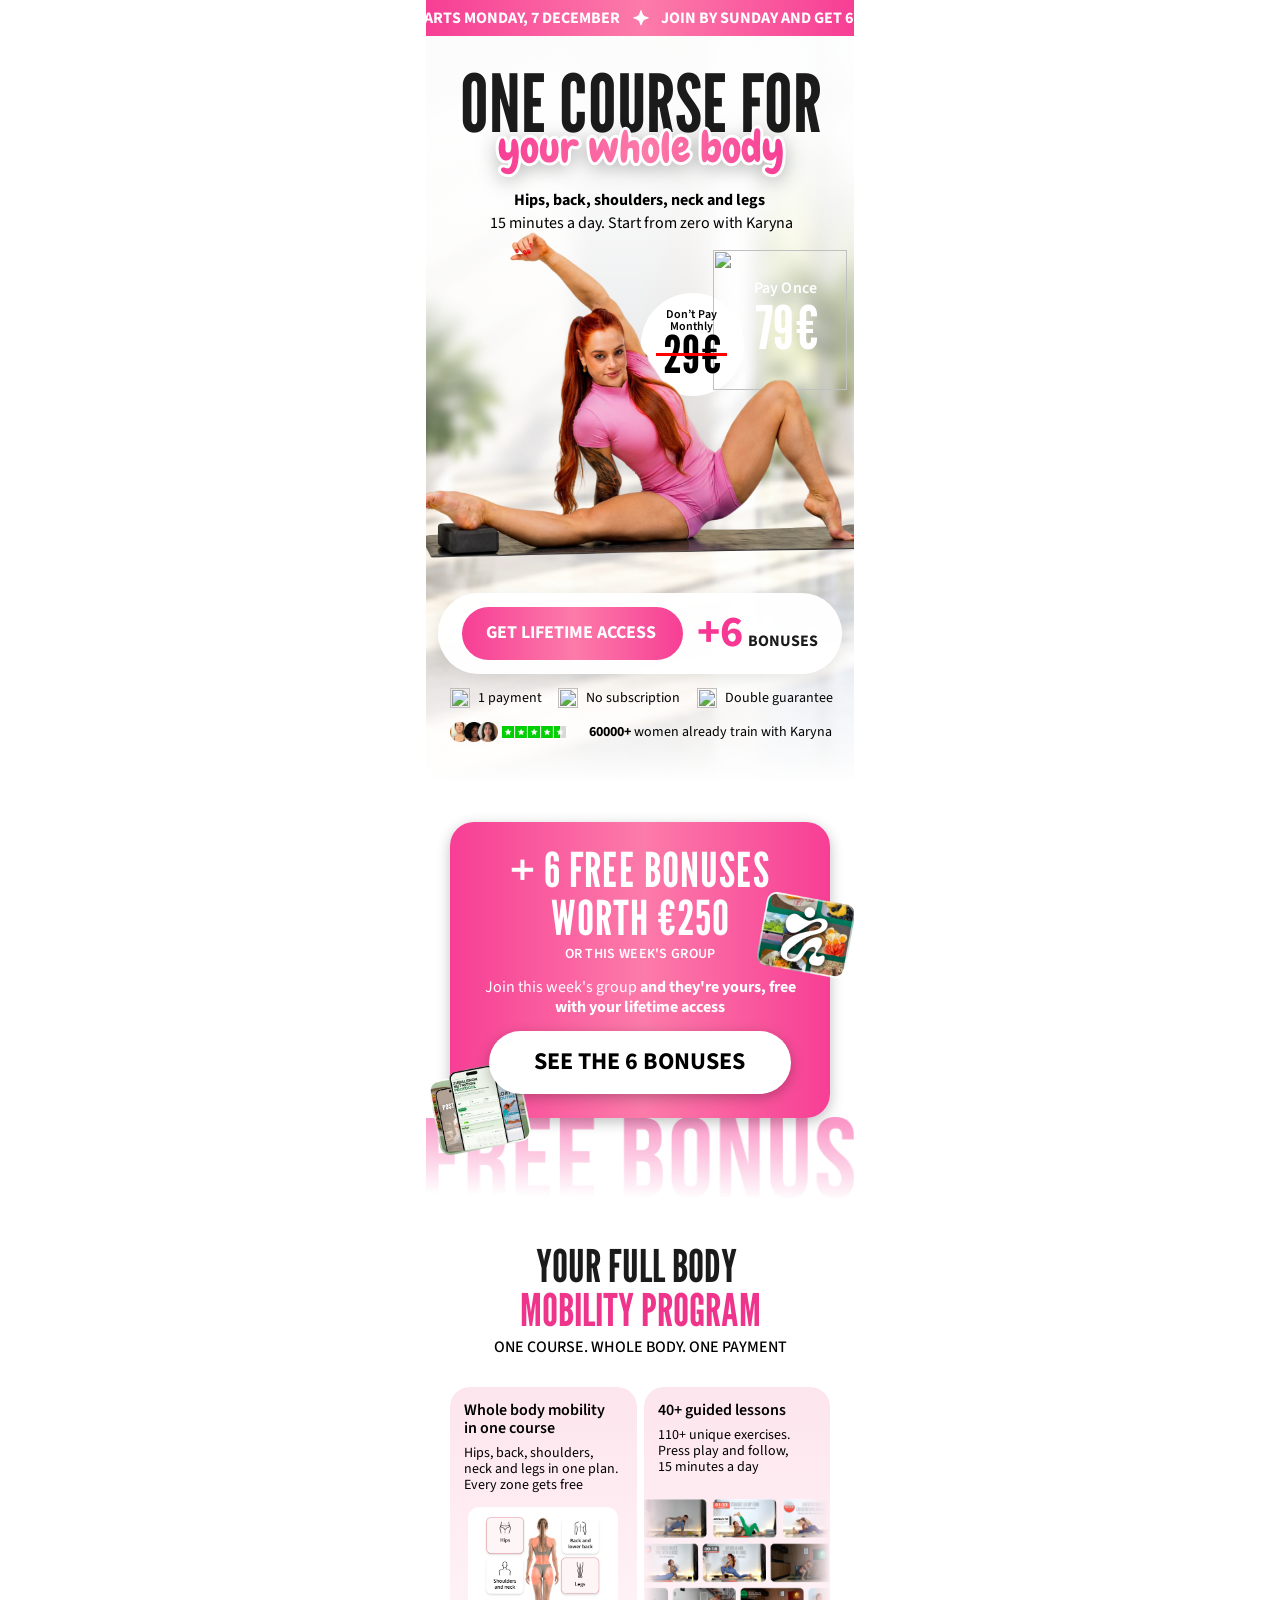
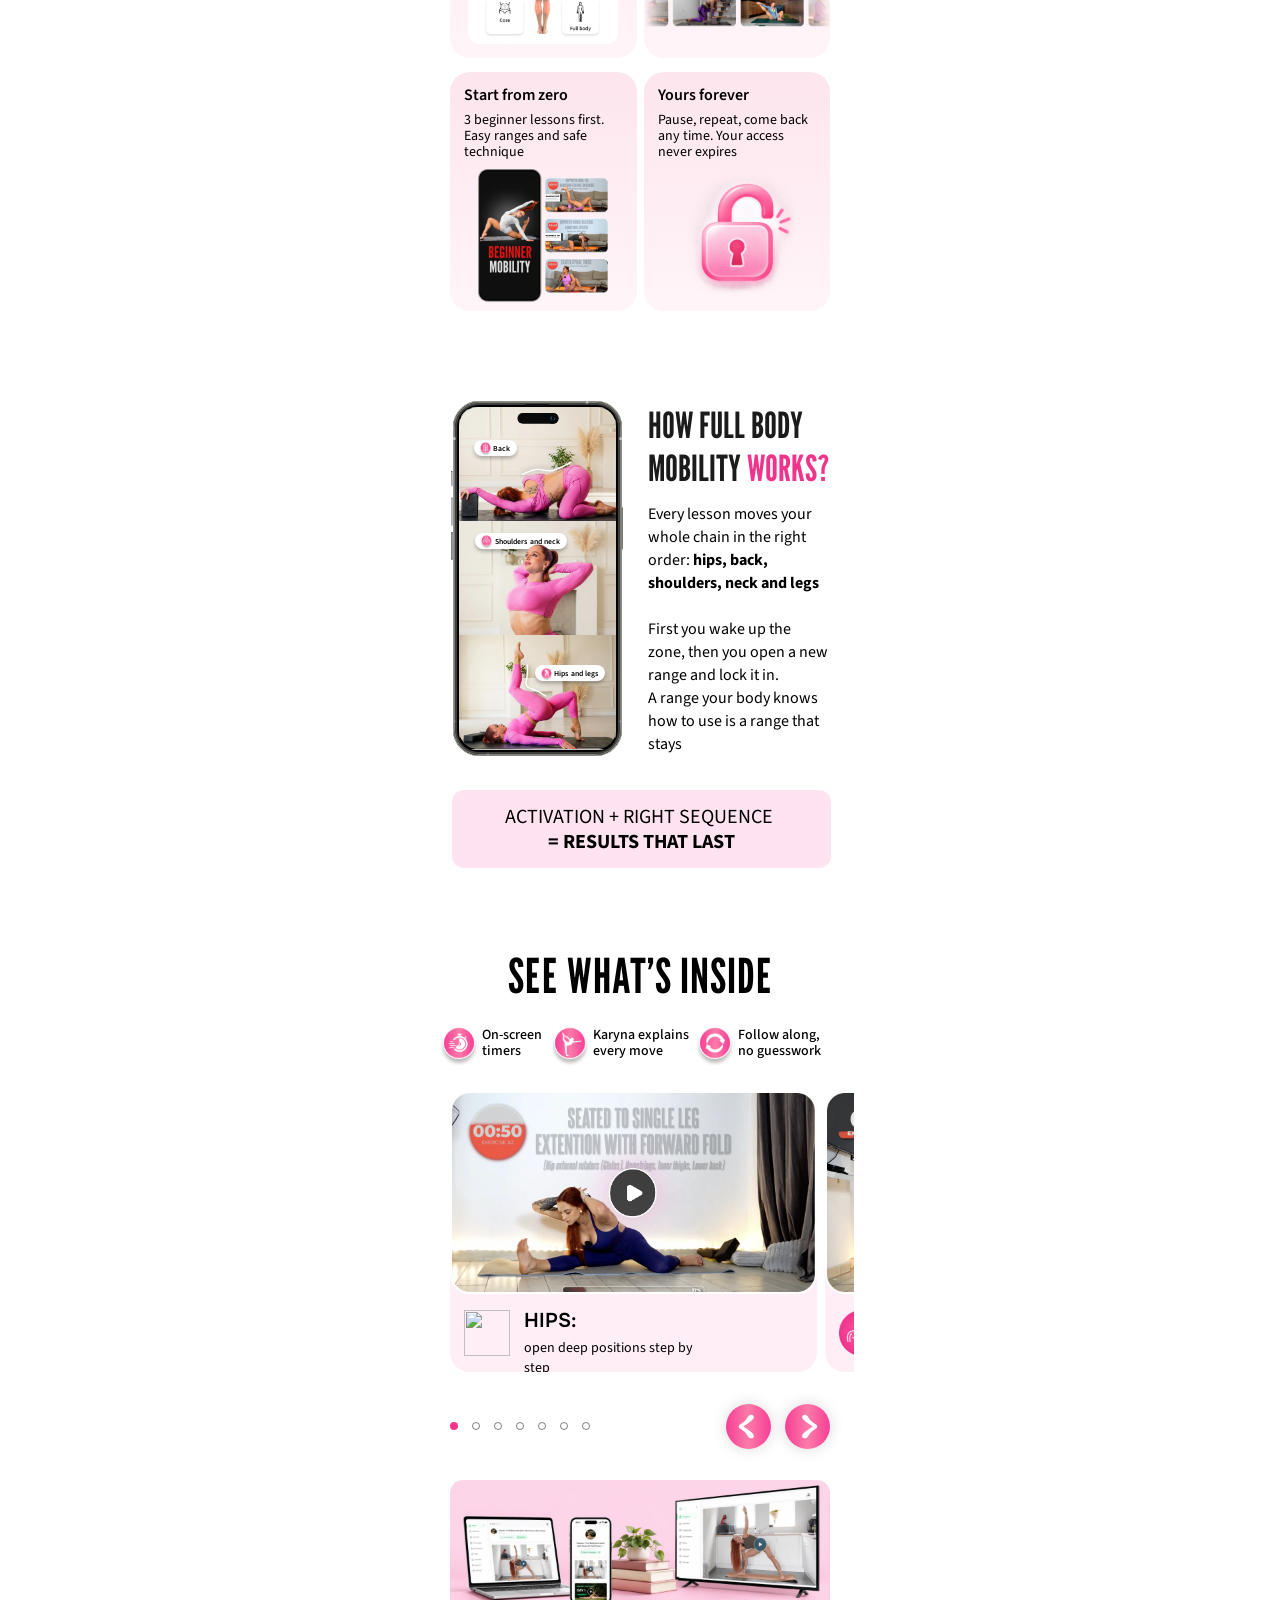
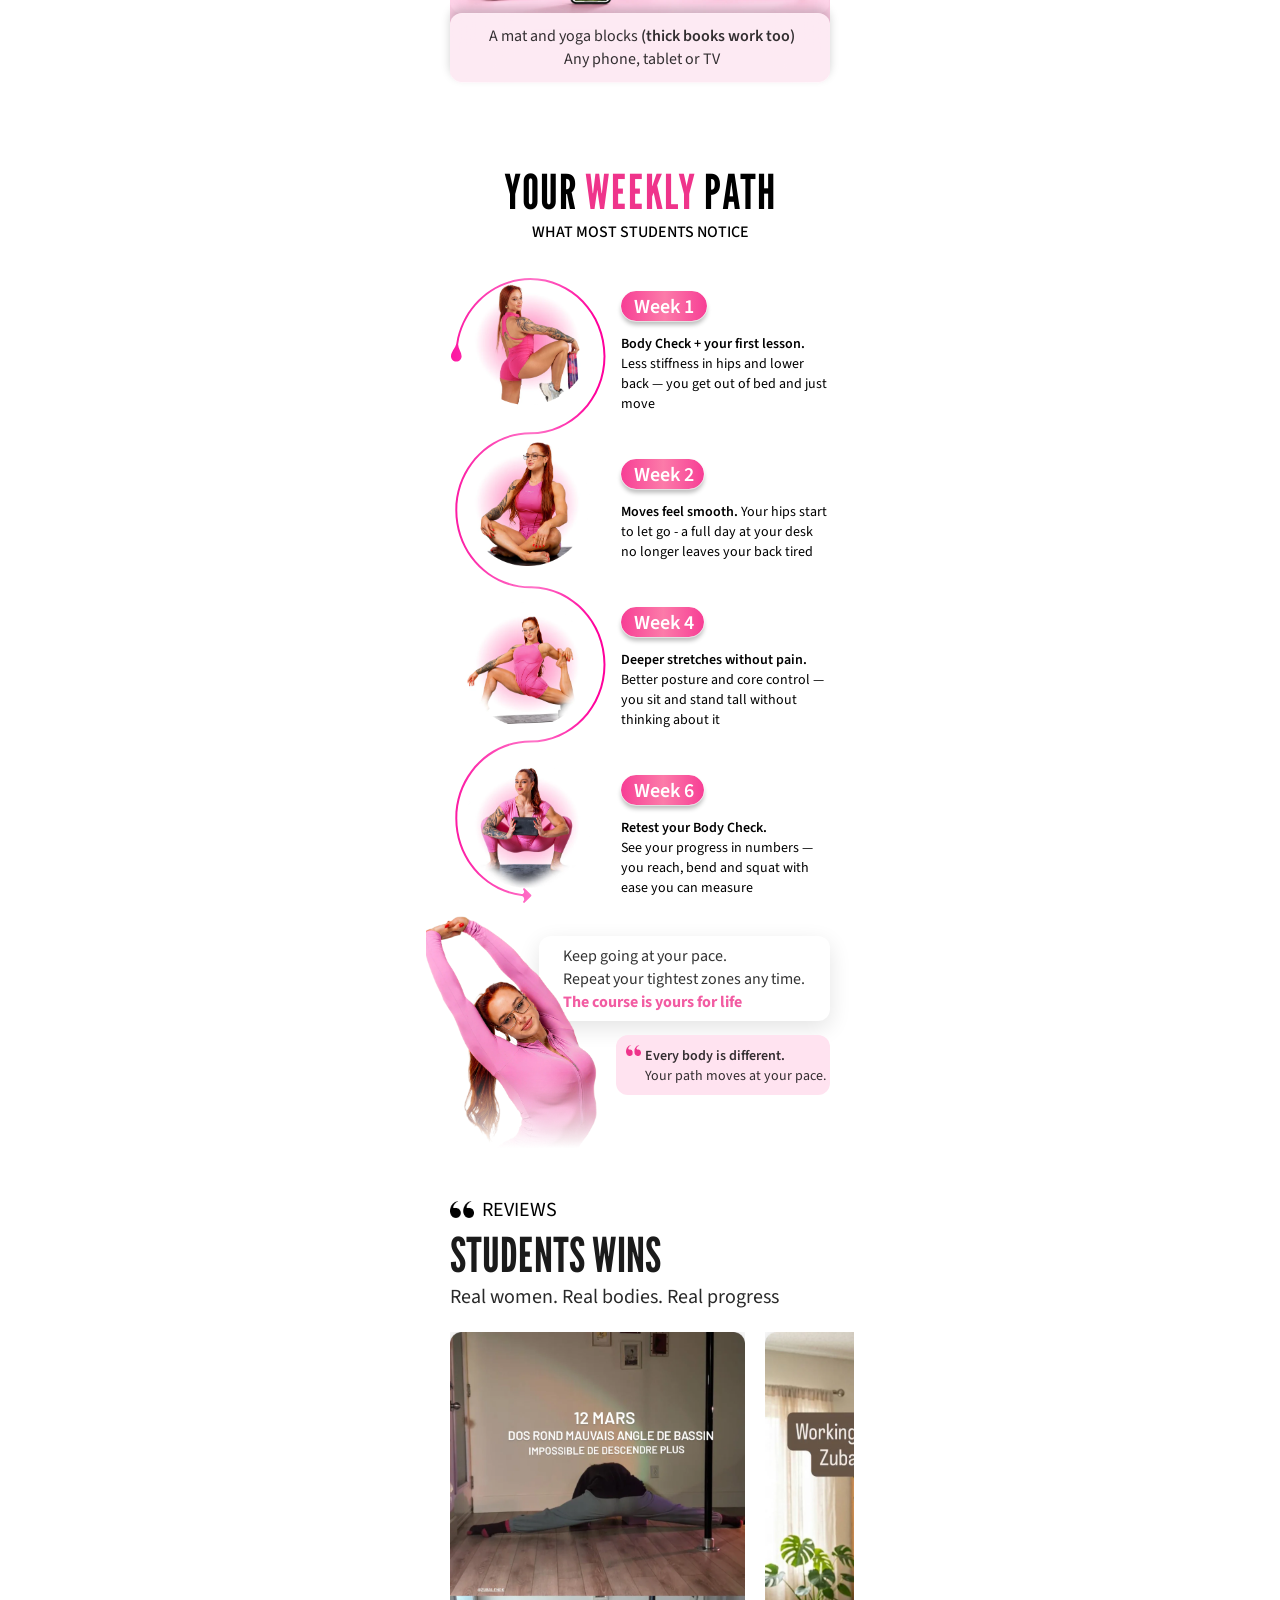
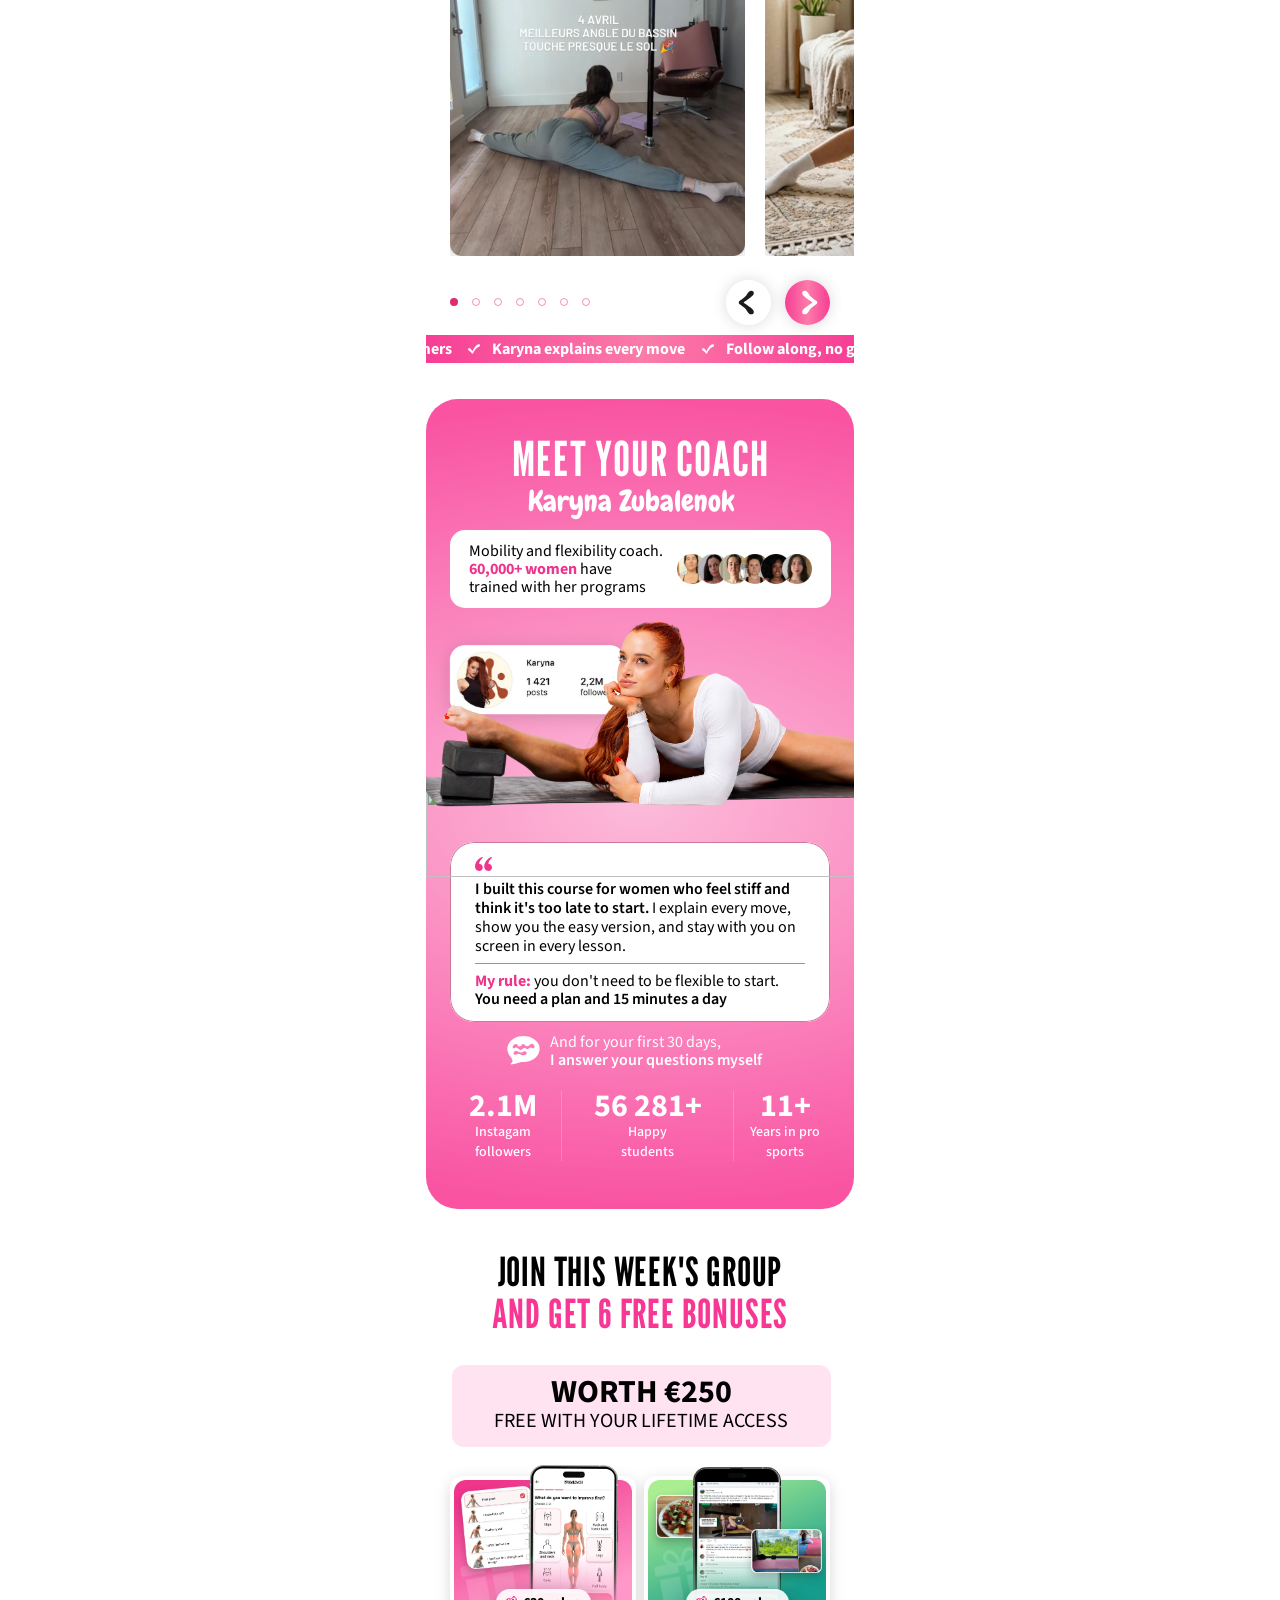
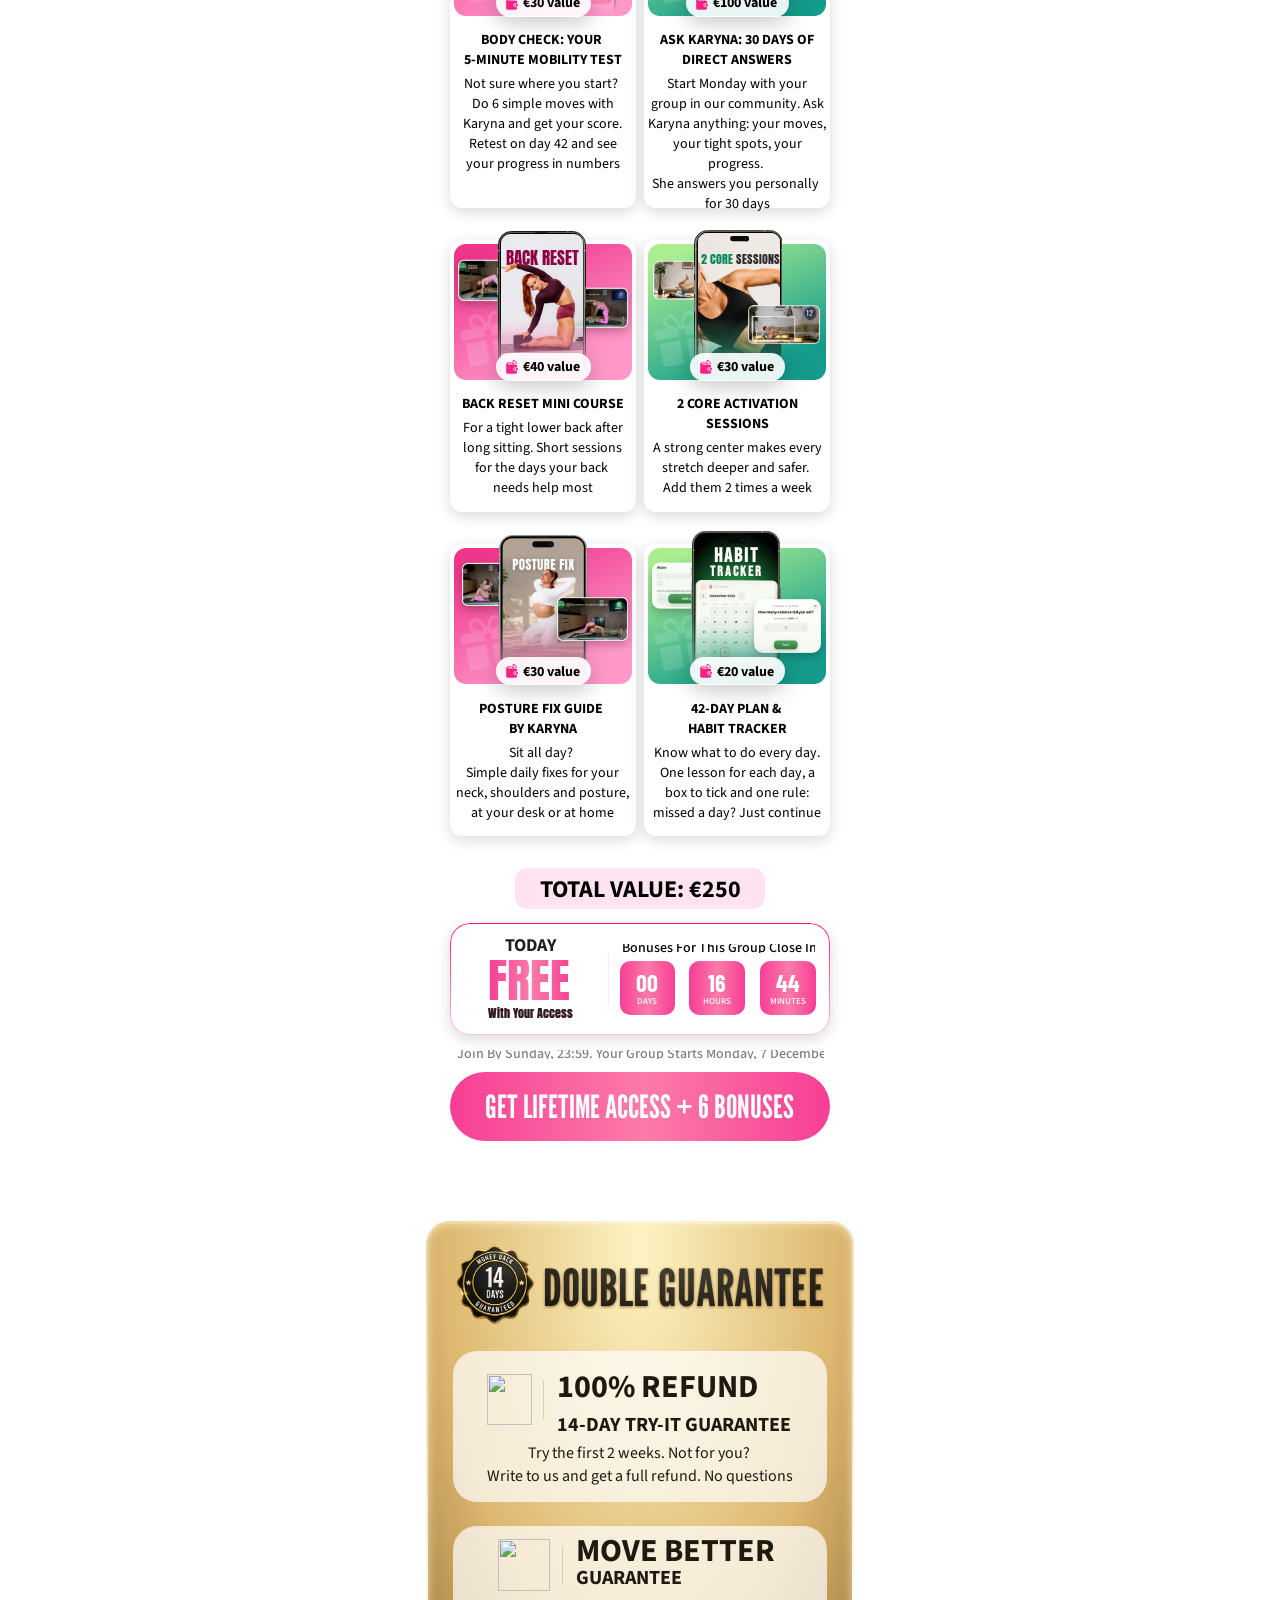
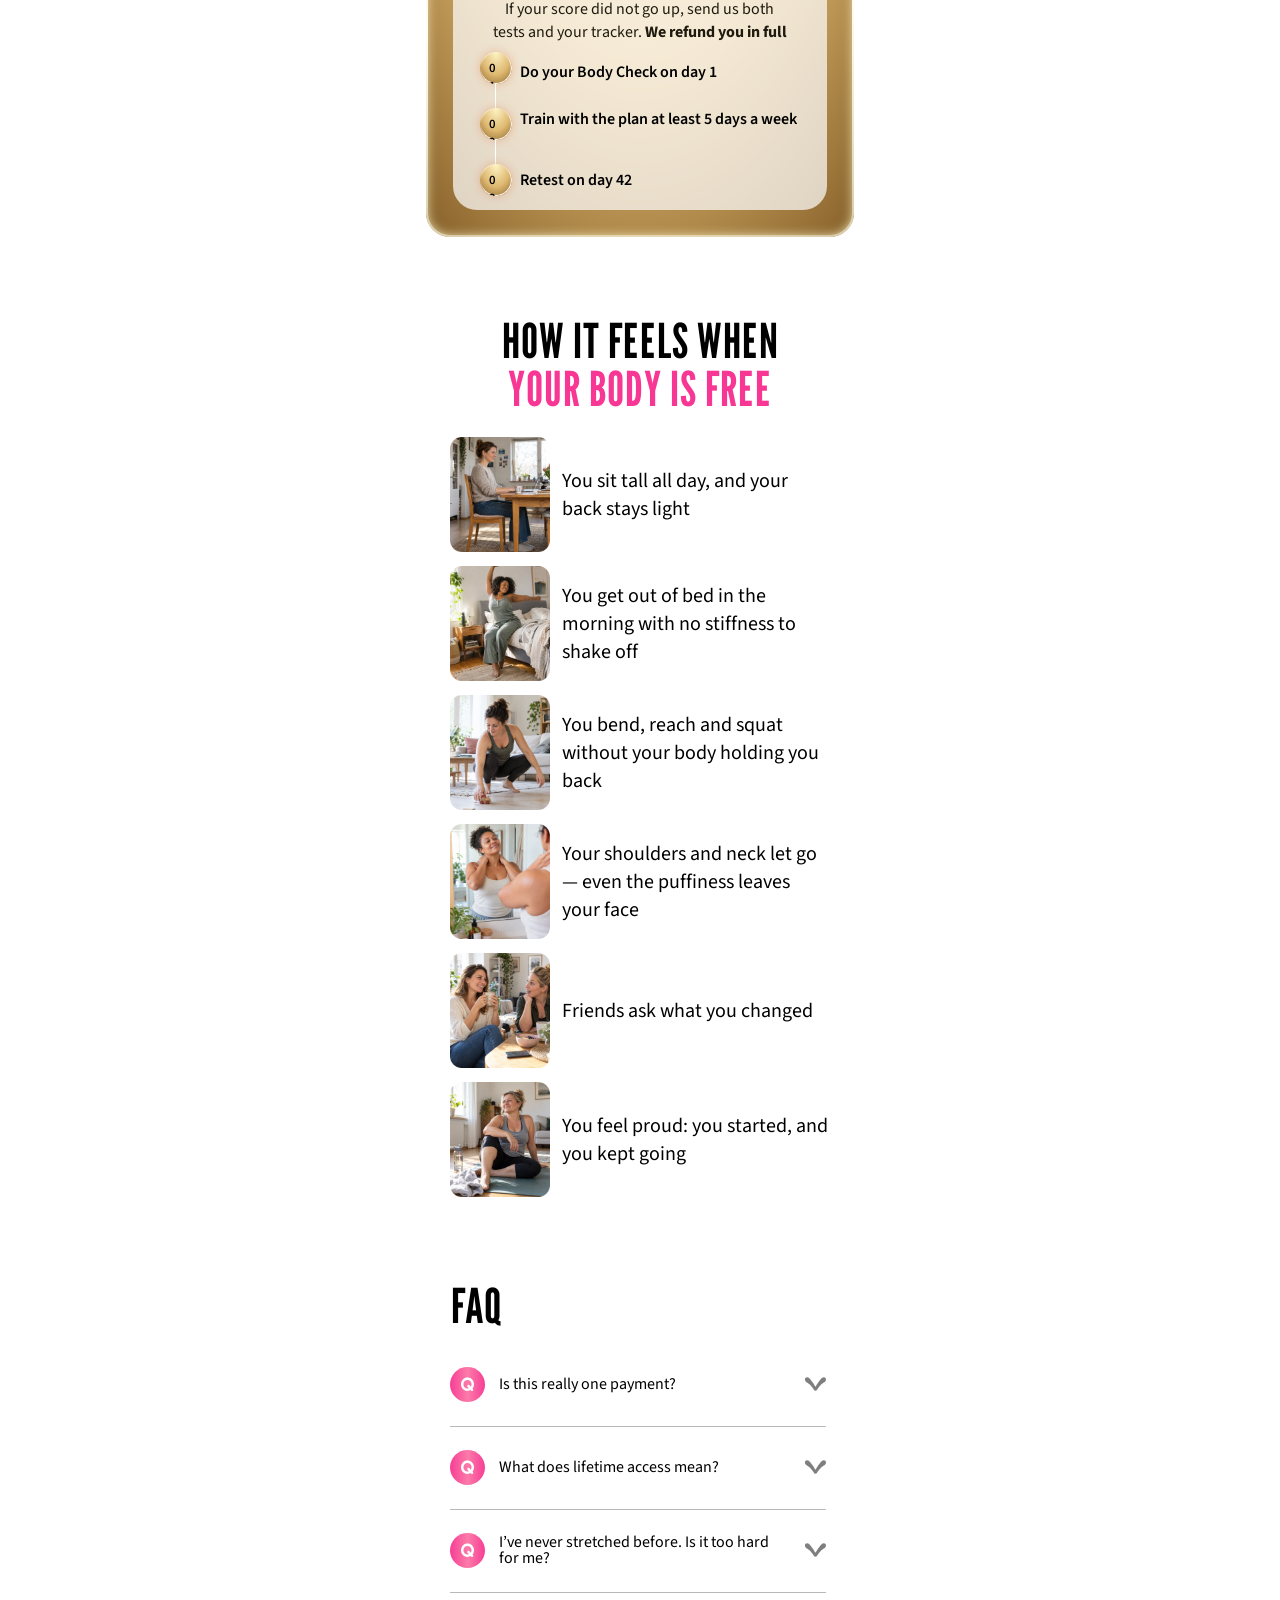
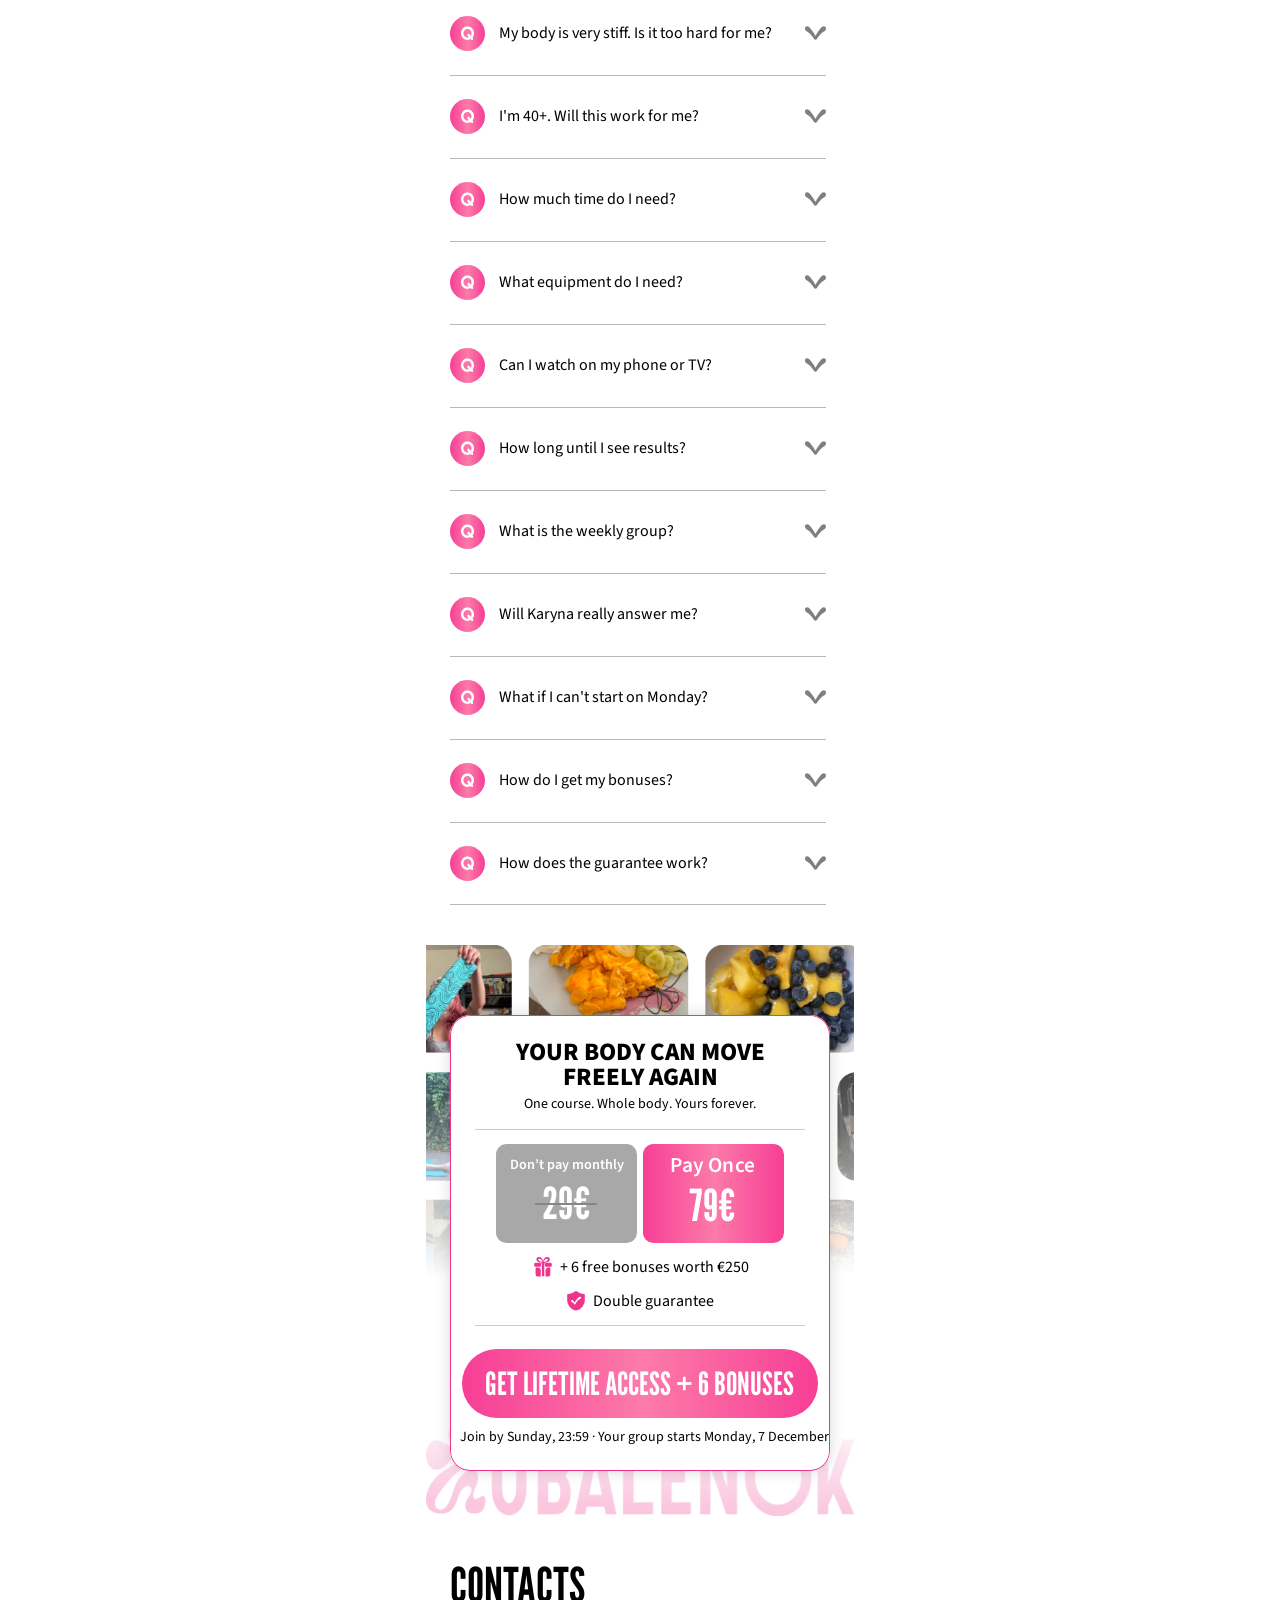
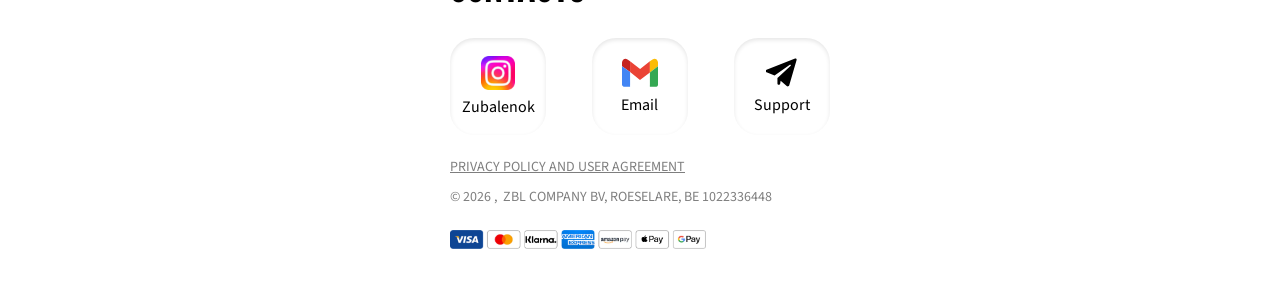
==== commit 4400ced8: "fdd" ====
--- a/index-b.html
+++ b/index-b.html
@@ -46,15 +46,15 @@
       </div>
       <div class="hero__frame-2147237485">
         <div class="hero__frame-2147236973-2">
-          <img src="./images/hero-frame-2147236970.svg" class="hero__frame-2147236970" alt="" loading="lazy">
+          <img src="./images/hero-frame-2147236970-b.svg" class="hero__frame-2147236970" alt="" loading="lazy">
           <p class="hero__1-payment">1 payment</p>
         </div>
         <div class="hero__frame-2147236975">
-          <img src="./images/hero-frame-2147236971.svg" class="hero__frame-2147236971" alt="" loading="lazy">
+          <img src="./images/hero-frame-2147236971-b.svg" class="hero__frame-2147236971" alt="" loading="lazy">
           <p class="hero__no-subscription">No subscription</p>
         </div>
         <div class="hero__frame-2147236974">
-          <img src="./images/hero-frame-2147236972.svg" class="hero__frame-2147236972" alt="" loading="lazy">
+          <img src="./images/hero-frame-2147236972-b.svg" class="hero__frame-2147236972" alt="" loading="lazy">
           <p class="hero__double-guarantee">Double guarantee</p>
         </div>
       </div>
@@ -77,7 +77,7 @@
     </div>
     <div class="hero__ellipse-7748">
     </div>
-    <img src="./images/hero-subtract.svg" class="hero__subtract" alt="" loading="lazy">
+    <img src="./images/hero-subtract-b.svg" class="hero__subtract" alt="" loading="lazy">
     <p class="hero__79">79€</p>
     <p class="hero__29">29€</p>
     <div class="hero__vector-5525">
@@ -171,7 +171,7 @@
         </div>
         <img src="./images/works-stroke-body-b.webp" class="works__stroke-body" alt="" loading="lazy">
         <div class="works__mask">
-          <img src="./images/works-screen-replace-here.svg" class="works__screen-replace-here" alt="" loading="lazy">
+          <img src="./images/works-screen-replace-here-b.svg" class="works__screen-replace-here" alt="" loading="lazy">
           <div class="works__frame-2147237857">
             <div class="works__frame-2147237855">
               <img src="./images/works-magnific-edit-the-b.webp" class="works__magnific-edit-the" alt="" loading="lazy">
@@ -242,7 +242,7 @@
         <div class="inside__frame-2147237619">
           <img src="./images/inside-frame-2147236984-b.webp" class="inside__frame-2147236984 js-card-video" alt="" loading="lazy" data-video="https://itden-cdn.b-cdn.net/stiff/Days%2015%E2%80%9321%20OF%20L1%20v1%20Petro%20Mateichyk.mov">
           <div class="inside__frame-2147237613">
-            <img src="./images/inside-frame-2147237533.svg" class="inside__frame-2147237533" alt="" loading="lazy">
+            <img src="./images/inside-frame-2147237533-b.svg" class="inside__frame-2147237533" alt="" loading="lazy">
             <div class="inside__frame-2147237607">
               <p class="inside__hips">HIPS:</p>
               <p class="inside__open-deep-positions">open deep positions step by step</p>
@@ -455,7 +455,7 @@
             </div>
             <p class="coach__my-rule-you"><b class="c-ef348b">My rule: </b>you don&#x27;t need to be flexible to start. <br><b class="w600">You need a plan and 15 minutes a day</b></p>
           </div>
-          <img src="./images/coach-union.svg" class="coach__union" alt="" loading="lazy">
+          <img src="./images/coach-union-b.svg" class="coach__union" alt="" loading="lazy">
           <img src="./images/coach-group-2087330644-b.webp" class="coach__group-2087330644" alt="" loading="lazy">
           <div class="coach__frame-2147238004">
             <img src="./images/coach-icons-b.svg" class="coach__icons" alt="" loading="lazy">
@@ -604,8 +604,8 @@
               <img src="./images/group-buttons-3-b.webp" class="group__buttons-3" alt="" loading="lazy">
               <img src="./images/group-front-camera-3-b.svg" class="group__front-camera-3" alt="" loading="lazy">
             </div>
-            <img src="./images/group-frame-2072750824-b.webp" class="group__frame-2072750824" alt="" loading="lazy">
-          </div>
+          </div>
+          <img src="./images/group-frame-2072750824-b.webp" class="group__frame-2072750824" alt="" loading="lazy">
           <div class="group__frame-2147238006-4">
             <img src="./images/group-icons.svg" class="group__icons-4" alt="" loading="lazy">
             <p class="group__30-value-2">€30 value</p>
@@ -673,9 +673,9 @@
         <div class="group__frame-2147237655">
           <p class="group__today">TODAY</p>
           <div class="group__frame-2147237654">
-            <img src="./images/group-group-2087330684-a.svg" class="group__group-2087330684" alt="" loading="lazy">
+            <img src="./images/group-group-2087330684-b.svg" class="group__group-2087330684" alt="" loading="lazy">
             <p class="group__free-with-your"><span class="tt-up fs-48">free</span>&nbsp;<br><span class="c-1f1f1f">with your access</span></p>
-            <img src="./images/group-group-2087330685-a.svg" class="group__group-2087330685" alt="" loading="lazy">
+            <img src="./images/group-group-2087330685-b.svg" class="group__group-2087330685" alt="" loading="lazy">
           </div>
         </div>
         <div class="group__vector-5617">
@@ -718,7 +718,7 @@
       </div>
       <div class="guarantee__frame-2147237080">
         <div class="guarantee__frame-2147238023">
-          <img src="./images/guarantee-icons-a.svg" class="guarantee__icons" alt="" loading="lazy">
+          <img src="./images/guarantee-icons-b.svg" class="guarantee__icons" alt="" loading="lazy">
           <div class="guarantee__vector-5618">
           </div>
           <div class="guarantee__frame-2085664065">
@@ -729,7 +729,7 @@
       </div>
       <div class="guarantee__frame-2147237082">
         <div class="guarantee__frame-2147238023-2">
-          <img src="./images/guarantee-subtract-a.svg" class="guarantee__subtract" alt="" loading="lazy">
+          <img src="./images/guarantee-subtract-b.svg" class="guarantee__subtract" alt="" loading="lazy">
           <div class="guarantee__vector-5618-2">
           </div>
           <div class="guarantee__frame-2085664065-2">
@@ -827,98 +827,98 @@
     <p class="faq__faq">Faq</p>
     <div class="faq__list">
       <div class="faq__item">
-        <button class="faq__question" aria-expanded="false"><i><img src="./images/faq-q.svg" alt=""></i><span>Is this really one payment?</span><img src="./images/faq-vector.svg" class="faq__chevron" alt=""></button>
+        <button class="faq__question" aria-expanded="false"><i><img src="./images/faq-q.svg" alt=""></i><span>Is this really one payment?</span><img src="./images/faq-chevron.svg" class="faq__chevron" alt=""></button>
         <div class="faq__answer"><div class="faq__answer-inner">
           <p>Yes. You pay €79 once and the course is yours forever. No subscription, nothing renews, nothing to cancel</p>
           <img src="./images/faq-avatar.webp" alt="" loading="lazy">
         </div></div>
       </div>
       <div class="faq__item faq__item--sep">
-        <button class="faq__question" aria-expanded="false"><i><img src="./images/faq-q.svg" alt=""></i><span>What does lifetime access mean?</span><img src="./images/faq-vector.svg" class="faq__chevron" alt=""></button>
+        <button class="faq__question" aria-expanded="false"><i><img src="./images/faq-q.svg" alt=""></i><span>What does lifetime access mean?</span><img src="./images/faq-chevron.svg" class="faq__chevron" alt=""></button>
         <div class="faq__answer"><div class="faq__answer-inner">
           <p>As long as the course exists, you have it. Train now, pause, come back in a year, your access never expires</p>
           <img src="./images/faq-avatar.webp" alt="" loading="lazy">
         </div></div>
       </div>
       <div class="faq__item faq__item--sep">
-        <button class="faq__question" aria-expanded="false"><i><img src="./images/faq-q.svg" alt=""></i><span>I’ve never stretched before. Is it too hard for me?</span><img src="./images/faq-vector.svg" class="faq__chevron" alt=""></button>
+        <button class="faq__question" aria-expanded="false"><i><img src="./images/faq-q.svg" alt=""></i><span>I’ve never stretched before. Is it too hard for me?</span><img src="./images/faq-chevron.svg" class="faq__chevron" alt=""></button>
         <div class="faq__answer"><div class="faq__answer-inner">
           <p>The program starts with 3 beginner lessons and day-1 adaptation. It’s built for complete beginners, step by step</p>
           <img src="./images/faq-avatar.webp" alt="" loading="lazy">
         </div></div>
       </div>
       <div class="faq__item faq__item--sep">
-        <button class="faq__question" aria-expanded="false"><i><img src="./images/faq-q.svg" alt=""></i><span>My body is very stiff. Is it too hard for me?</span><img src="./images/faq-vector.svg" class="faq__chevron" alt=""></button>
+        <button class="faq__question" aria-expanded="false"><i><img src="./images/faq-q.svg" alt=""></i><span>My body is very stiff. Is it too hard for me?</span><img src="./images/faq-chevron.svg" class="faq__chevron" alt=""></button>
         <div class="faq__answer"><div class="faq__answer-inner">
           <p>No. The course starts with easy ranges and safe technique. 80% of students start exactly where you are</p>
           <img src="./images/faq-avatar.webp" alt="" loading="lazy">
         </div></div>
       </div>
       <div class="faq__item faq__item--sep">
-        <button class="faq__question" aria-expanded="false"><i><img src="./images/faq-q.svg" alt=""></i><span>I&#x27;m 40+. Will this work for me?</span><img src="./images/faq-vector.svg" class="faq__chevron" alt=""></button>
+        <button class="faq__question" aria-expanded="false"><i><img src="./images/faq-q.svg" alt=""></i><span>I&#x27;m 40+. Will this work for me?</span><img src="./images/faq-chevron.svg" class="faq__chevron" alt=""></button>
         <div class="faq__answer"><div class="faq__answer-inner">
           <p>Many of our students are in their 50s and 60s and keep making progress. Choose the range that feels safe and stay consistent</p>
           <img src="./images/faq-avatar.webp" alt="" loading="lazy">
         </div></div>
       </div>
       <div class="faq__item faq__item--sep">
-        <button class="faq__question" aria-expanded="false"><i><img src="./images/faq-q.svg" alt=""></i><span>How much time do I need?</span><img src="./images/faq-vector.svg" class="faq__chevron" alt=""></button>
+        <button class="faq__question" aria-expanded="false"><i><img src="./images/faq-q.svg" alt=""></i><span>How much time do I need?</span><img src="./images/faq-chevron.svg" class="faq__chevron" alt=""></button>
         <div class="faq__answer"><div class="faq__answer-inner">
           <p>15 minutes a day. Every lesson is planned, with on-screen timers</p>
           <img src="./images/faq-avatar.webp" alt="" loading="lazy">
         </div></div>
       </div>
       <div class="faq__item faq__item--sep">
-        <button class="faq__question" aria-expanded="false"><i><img src="./images/faq-q.svg" alt=""></i><span>What equipment do I need?</span><img src="./images/faq-vector.svg" class="faq__chevron" alt=""></button>
+        <button class="faq__question" aria-expanded="false"><i><img src="./images/faq-q.svg" alt=""></i><span>What equipment do I need?</span><img src="./images/faq-chevron.svg" class="faq__chevron" alt=""></button>
         <div class="faq__answer"><div class="faq__answer-inner">
           <p>A mat and yoga blocks. No blocks? Thick books work too</p>
           <img src="./images/faq-avatar.webp" alt="" loading="lazy">
         </div></div>
       </div>
       <div class="faq__item faq__item--sep">
-        <button class="faq__question" aria-expanded="false"><i><img src="./images/faq-q.svg" alt=""></i><span>Can I watch on my phone or TV?</span><img src="./images/faq-vector.svg" class="faq__chevron" alt=""></button>
+        <button class="faq__question" aria-expanded="false"><i><img src="./images/faq-q.svg" alt=""></i><span>Can I watch on my phone or TV?</span><img src="./images/faq-chevron.svg" class="faq__chevron" alt=""></button>
         <div class="faq__answer"><div class="faq__answer-inner">
           <p>Yes. Open the link from your email on any device. Many students cast the lessons to their TV</p>
           <img src="./images/faq-avatar.webp" alt="" loading="lazy">
         </div></div>
       </div>
       <div class="faq__item faq__item--sep">
-        <button class="faq__question" aria-expanded="false"><i><img src="./images/faq-q.svg" alt=""></i><span>How long until I see results?</span><img src="./images/faq-vector.svg" class="faq__chevron" alt=""></button>
+        <button class="faq__question" aria-expanded="false"><i><img src="./images/faq-q.svg" alt=""></i><span>How long until I see results?</span><img src="./images/faq-chevron.svg" class="faq__chevron" alt=""></button>
         <div class="faq__answer"><div class="faq__answer-inner">
           <p>Most students feel lighter after the very first training. With regular practice you’ll notice real changes in 2-4 weeks. And with lifetime access, there’s no deadline pressure</p>
           <img src="./images/faq-avatar.webp" alt="" loading="lazy">
         </div></div>
       </div>
       <div class="faq__item faq__item--sep">
-        <button class="faq__question" aria-expanded="false"><i><img src="./images/faq-q.svg" alt=""></i><span>What is the weekly group?</span><img src="./images/faq-vector.svg" class="faq__chevron" alt=""></button>
+        <button class="faq__question" aria-expanded="false"><i><img src="./images/faq-q.svg" alt=""></i><span>What is the weekly group?</span><img src="./images/faq-chevron.svg" class="faq__chevron" alt=""></button>
         <div class="faq__answer"><div class="faq__answer-inner">
           <p>A new group starts every Monday in our community. You start together, share progress and ask Karyna your questions. Your first 30 days are free</p>
           <img src="./images/faq-avatar.webp" alt="" loading="lazy">
         </div></div>
       </div>
       <div class="faq__item faq__item--sep">
-        <button class="faq__question" aria-expanded="false"><i><img src="./images/faq-q.svg" alt=""></i><span>Will Karyna really answer me?</span><img src="./images/faq-vector.svg" class="faq__chevron" alt=""></button>
+        <button class="faq__question" aria-expanded="false"><i><img src="./images/faq-q.svg" alt=""></i><span>Will Karyna really answer me?</span><img src="./images/faq-chevron.svg" class="faq__chevron" alt=""></button>
         <div class="faq__answer"><div class="faq__answer-inner">
           <p>Yes. For your first 30 days, you ask Karyna your questions in the community, and she answers personally</p>
           <img src="./images/faq-avatar.webp" alt="" loading="lazy">
         </div></div>
       </div>
       <div class="faq__item faq__item--sep">
-        <button class="faq__question" aria-expanded="false"><i><img src="./images/faq-q.svg" alt=""></i><span>What if I can&#x27;t start on Monday?</span><img src="./images/faq-vector.svg" class="faq__chevron" alt=""></button>
+        <button class="faq__question" aria-expanded="false"><i><img src="./images/faq-q.svg" alt=""></i><span>What if I can&#x27;t start on Monday?</span><img src="./images/faq-chevron.svg" class="faq__chevron" alt=""></button>
         <div class="faq__answer"><div class="faq__answer-inner">
           <p>Start any day. The course is yours, and the group simply makes it easier to keep going</p>
           <img src="./images/faq-avatar.webp" alt="" loading="lazy">
         </div></div>
       </div>
       <div class="faq__item faq__item--sep">
-        <button class="faq__question" aria-expanded="false"><i><img src="./images/faq-q.svg" alt=""></i><span>How do I get my bonuses?</span><img src="./images/faq-vector.svg" class="faq__chevron" alt=""></button>
+        <button class="faq__question" aria-expanded="false"><i><img src="./images/faq-q.svg" alt=""></i><span>How do I get my bonuses?</span><img src="./images/faq-chevron.svg" class="faq__chevron" alt=""></button>
         <div class="faq__answer"><div class="faq__answer-inner">
           <p>Everything arrives in one email right after payment: your course, 6 bonuses and your group invite</p>
           <img src="./images/faq-avatar.webp" alt="" loading="lazy">
         </div></div>
       </div>
       <div class="faq__item faq__item--sep">
-        <button class="faq__question" aria-expanded="false"><i><img src="./images/faq-q.svg" alt=""></i><span>How does the guarantee work?</span><img src="./images/faq-vector.svg" class="faq__chevron" alt=""></button>
+        <button class="faq__question" aria-expanded="false"><i><img src="./images/faq-q.svg" alt=""></i><span>How does the guarantee work?</span><img src="./images/faq-chevron.svg" class="faq__chevron" alt=""></button>
         <div class="faq__answer"><div class="faq__answer-inner">
           <p>You have 14 days to try, with a full refund and no questions. Then the Move Better Guarantee: follow the plan, retest on day 42, and if your score did not go up, we refund you in full</p>
           <img src="./images/faq-avatar.webp" alt="" loading="lazy">
--- a/css/main-b.css
+++ b/css/main-b.css
@@ -3285,13 +3285,6 @@
   width: 9.09rem;
   height: 16.45rem;
 }
-.group__frame-2072750824 {
-  position: absolute;
-  left: 5.65rem;
-  top: 7.56rem;
-  width: 7.16rem;
-  height: 3.89rem;
-}
 .group__mask-8 {
   position: absolute;
   left: 4.35rem;
@@ -3300,6 +3293,13 @@
   height: 14.77rem;
   -webkit-mask-image: linear-gradient(180deg, rgba(0, 0, 0, 1) 0%, rgba(0, 0, 0, 1) 60.22%, rgba(115, 115, 115, 0.0) 100%);
   mask-image: linear-gradient(180deg, rgba(0, 0, 0, 1) 0%, rgba(0, 0, 0, 1) 60.22%, rgba(115, 115, 115, 0.0) 100%);
+}
+.group__frame-2072750824 {
+  position: absolute;
+  left: 10rem;
+  top: 6.13rem;
+  width: 7.16rem;
+  height: 3.89rem;
 }
 .group__icons-4 {
   position: absolute;
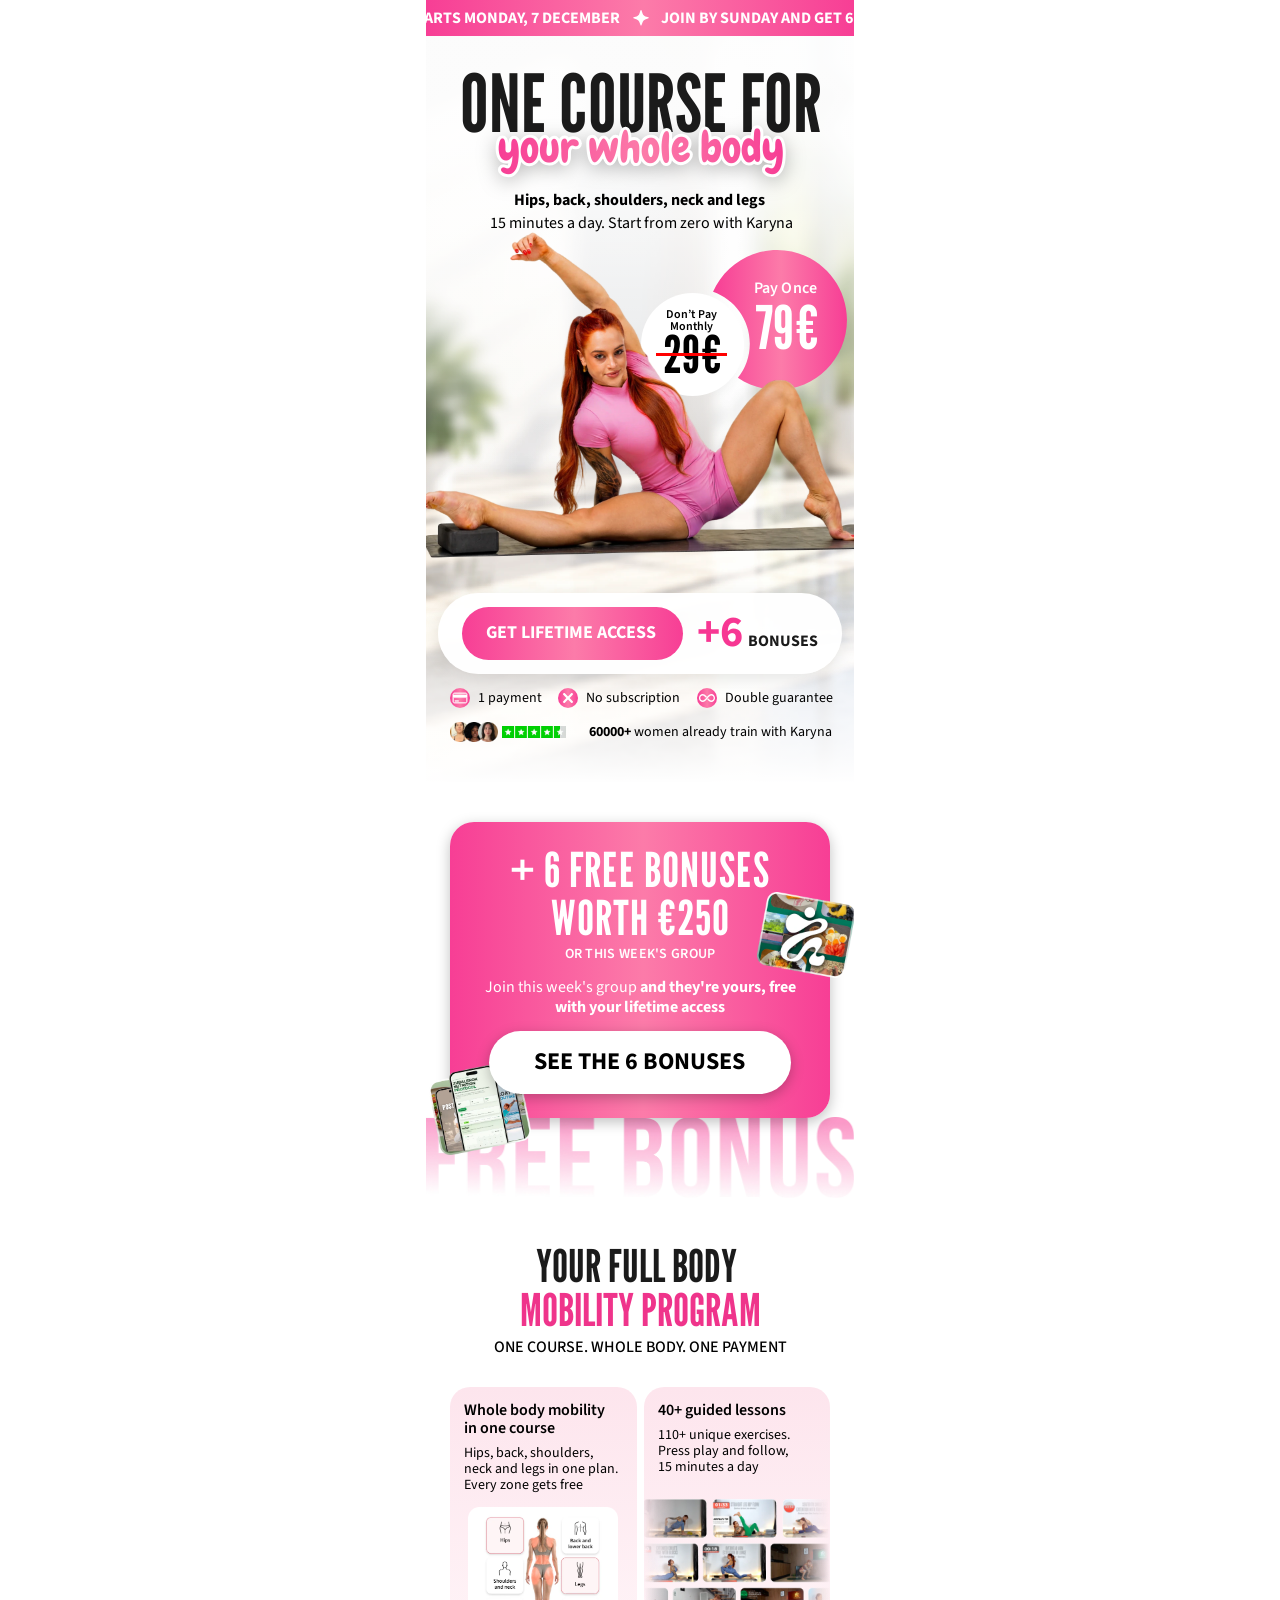
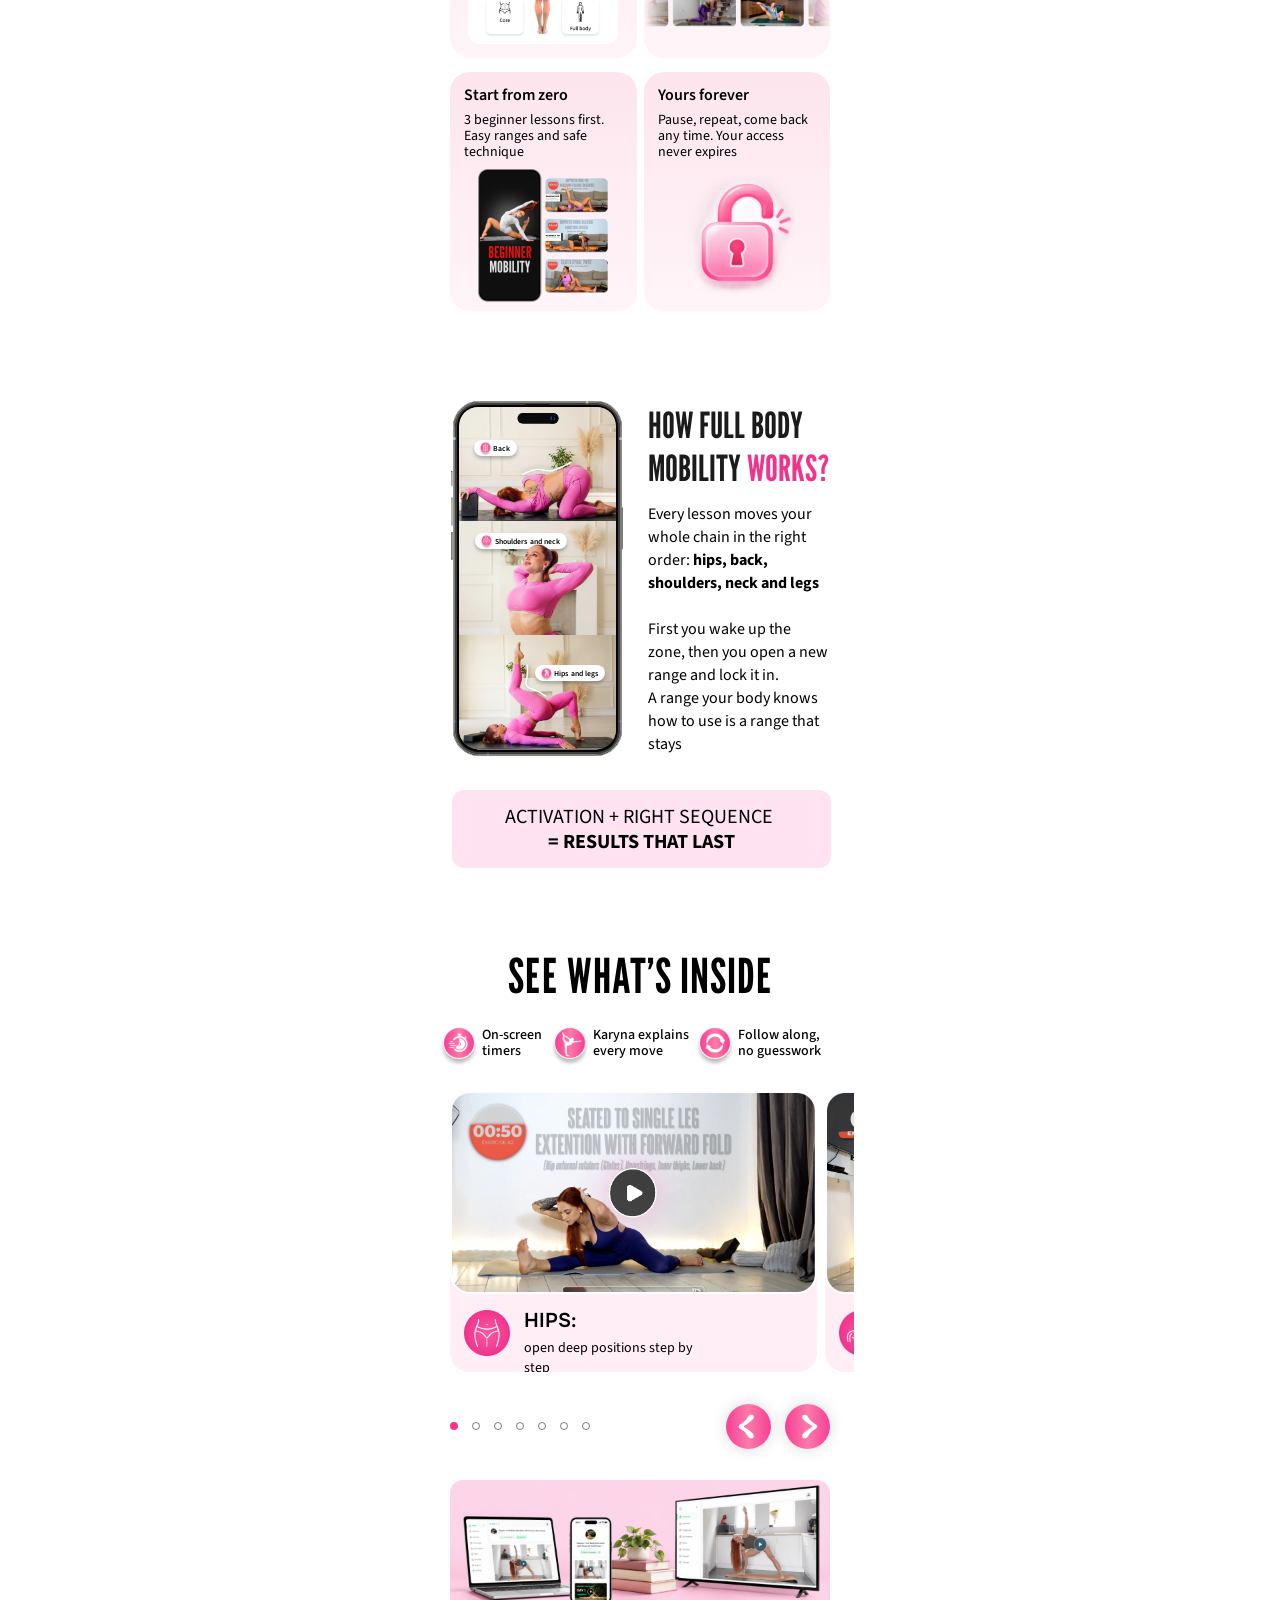
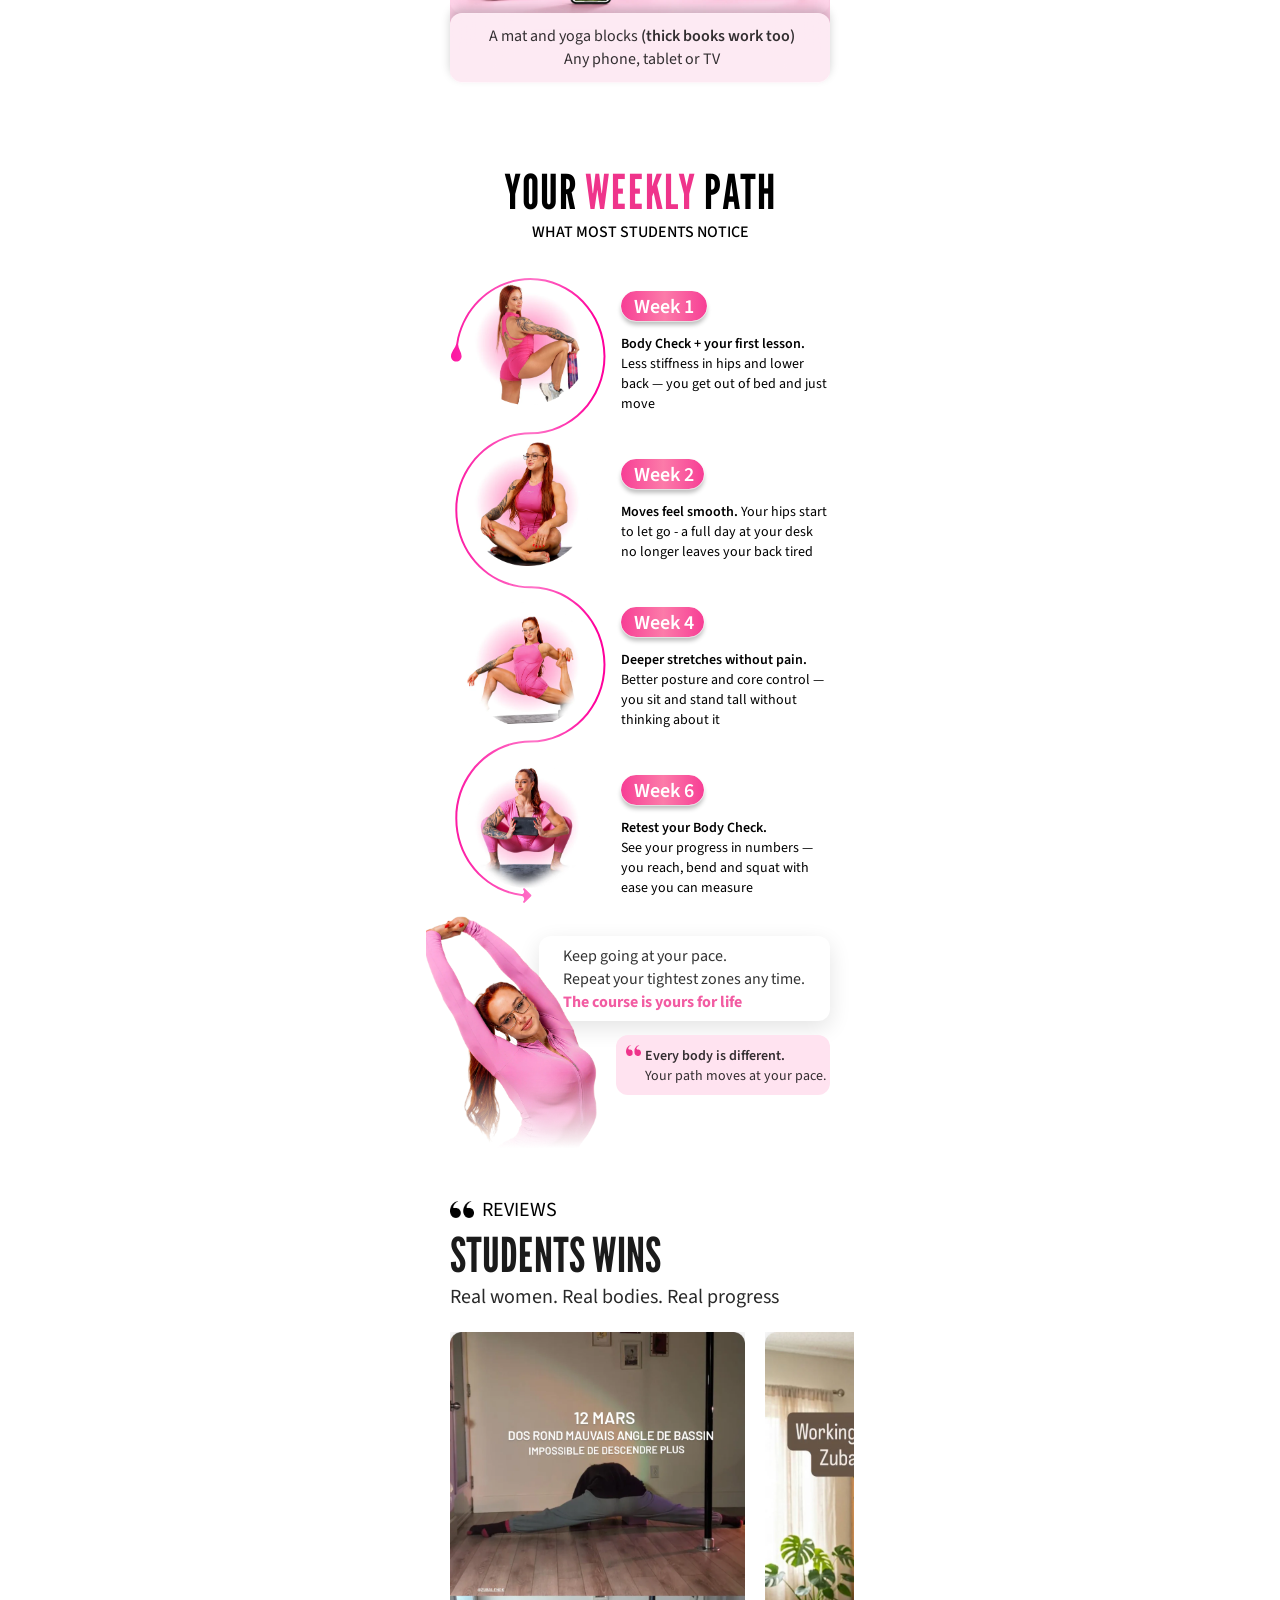
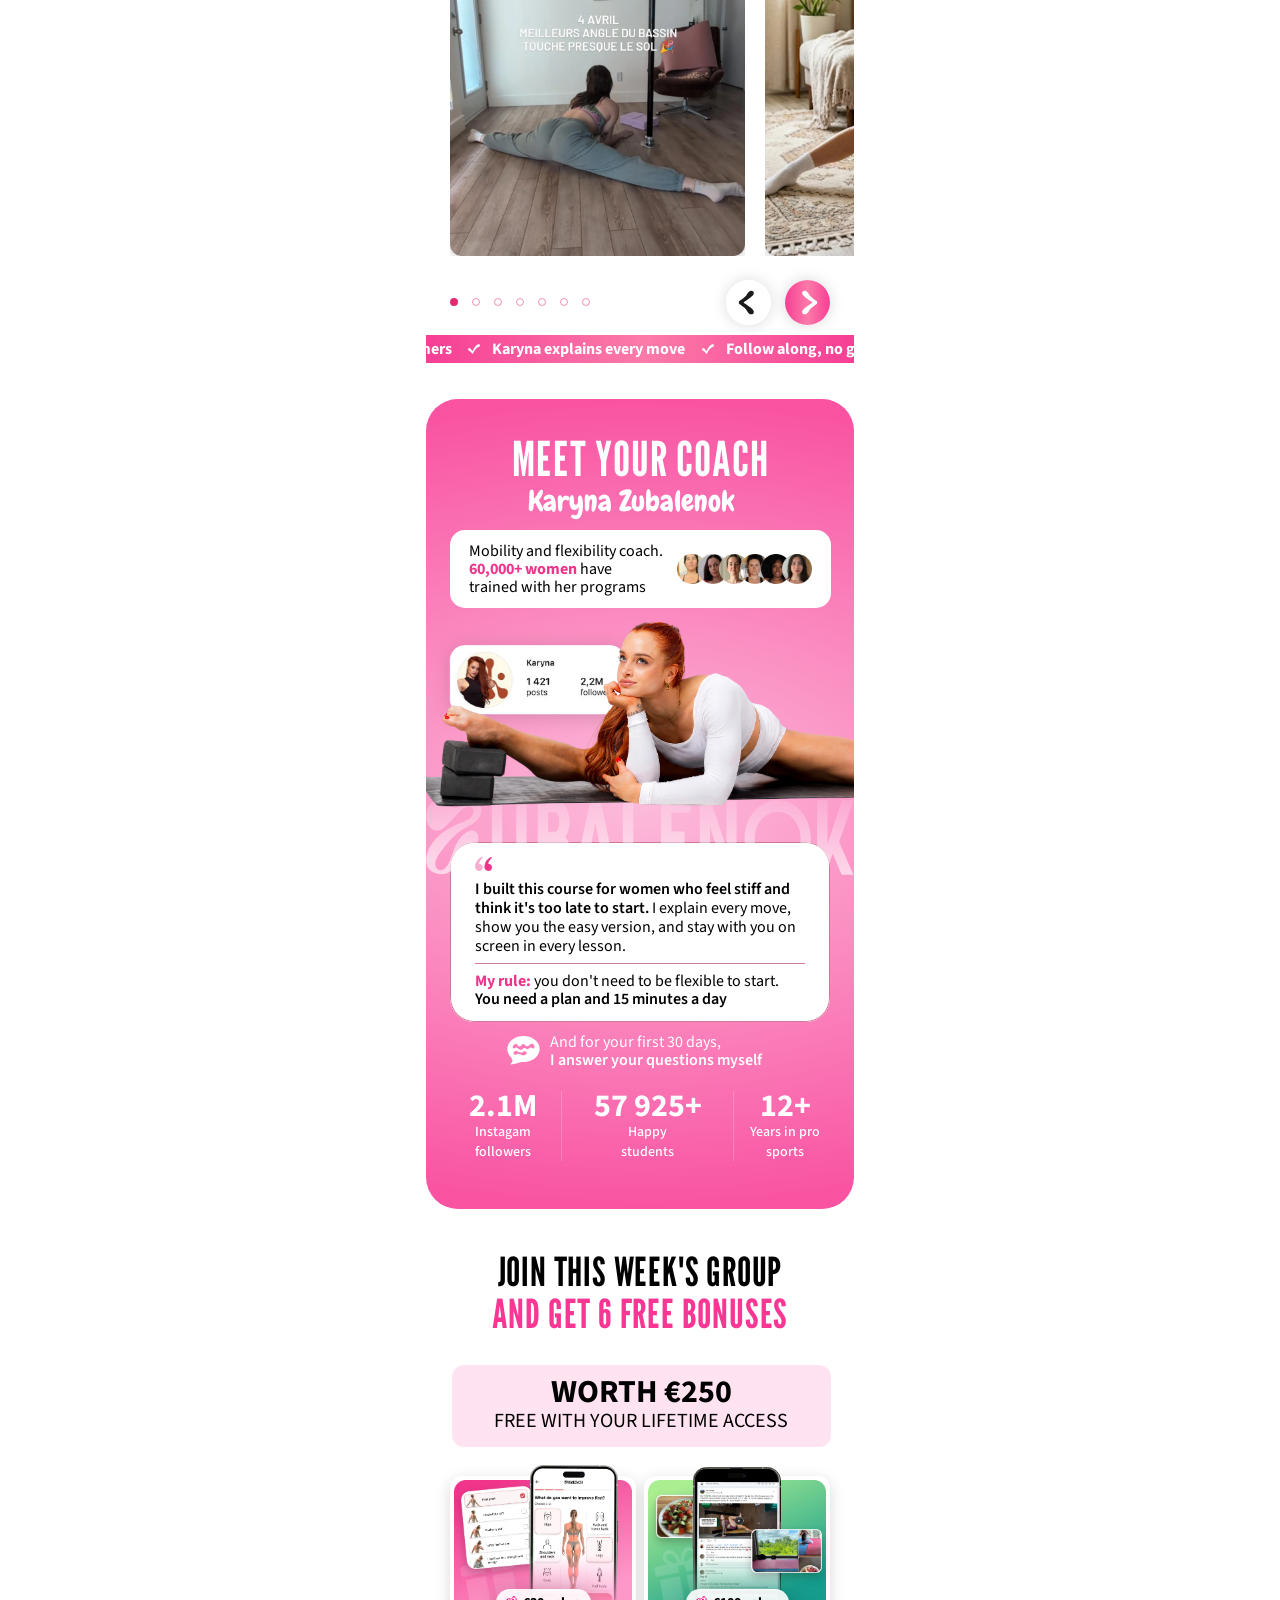
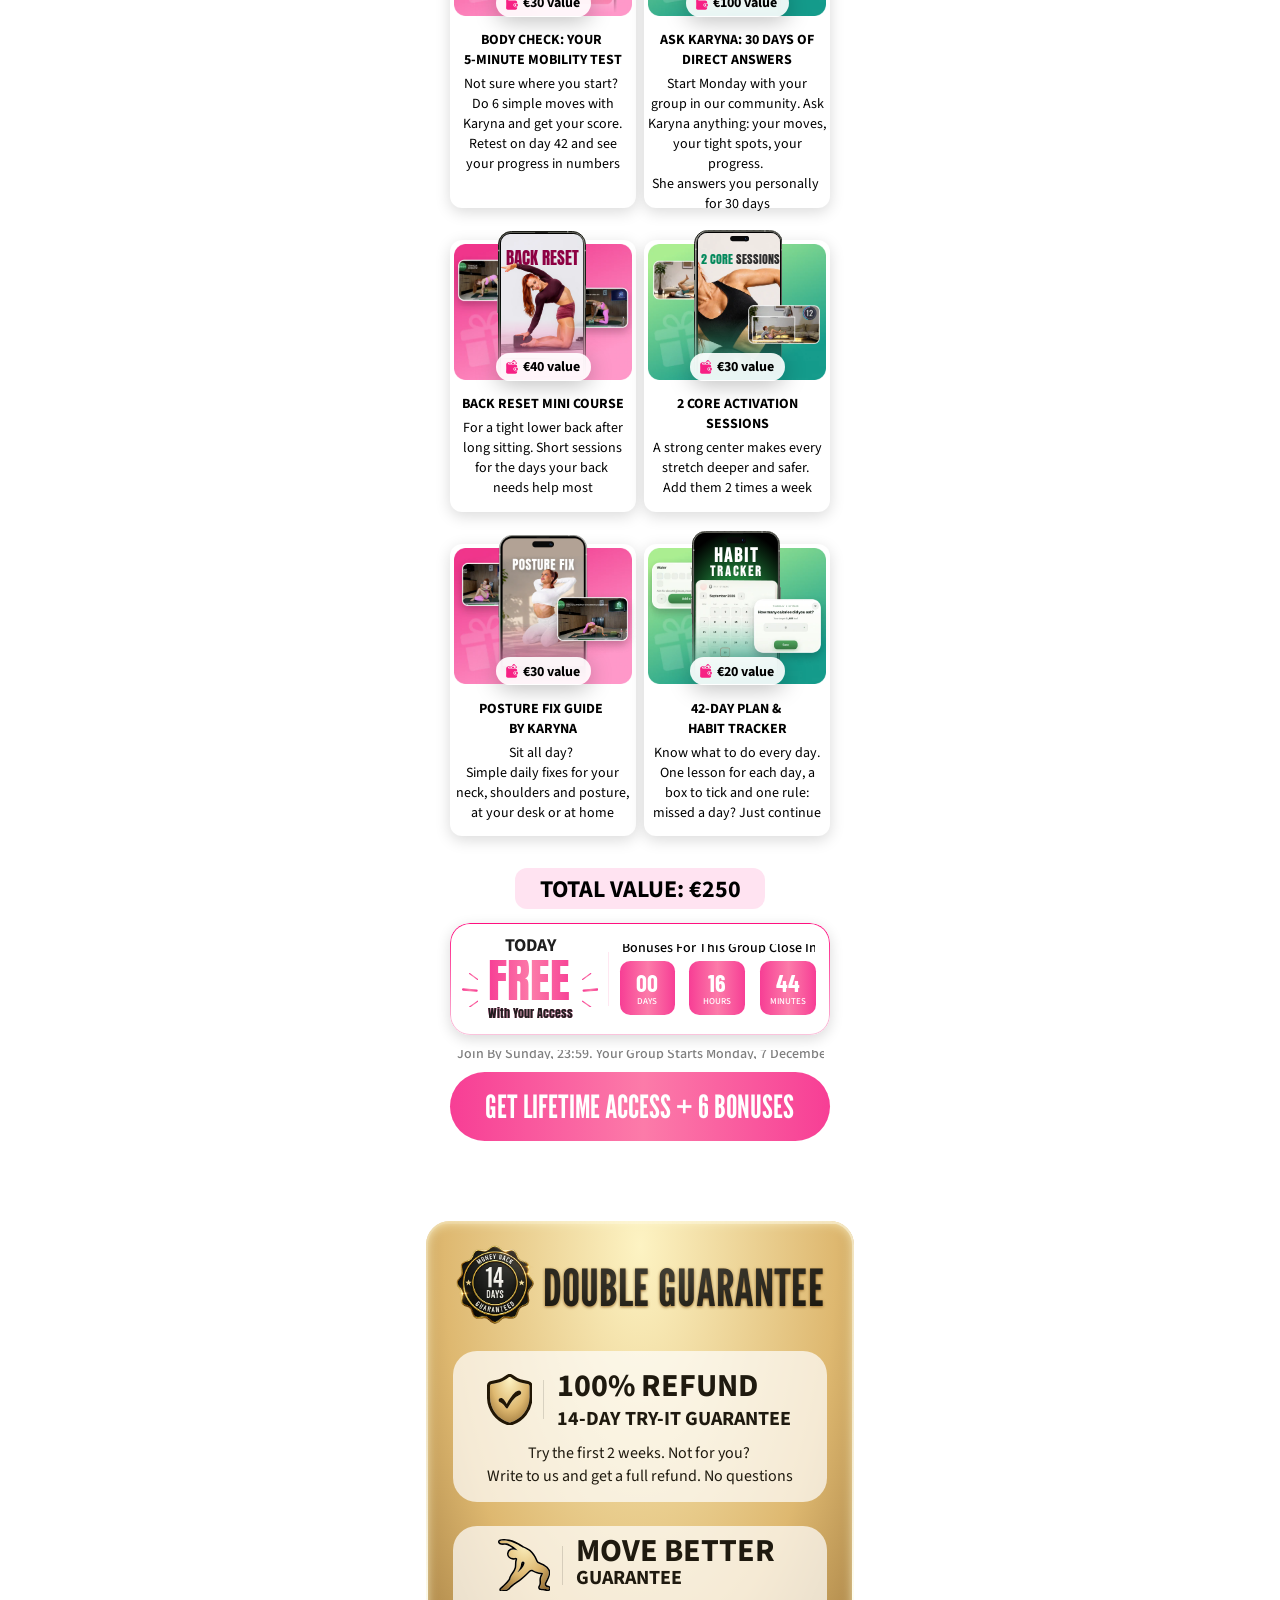
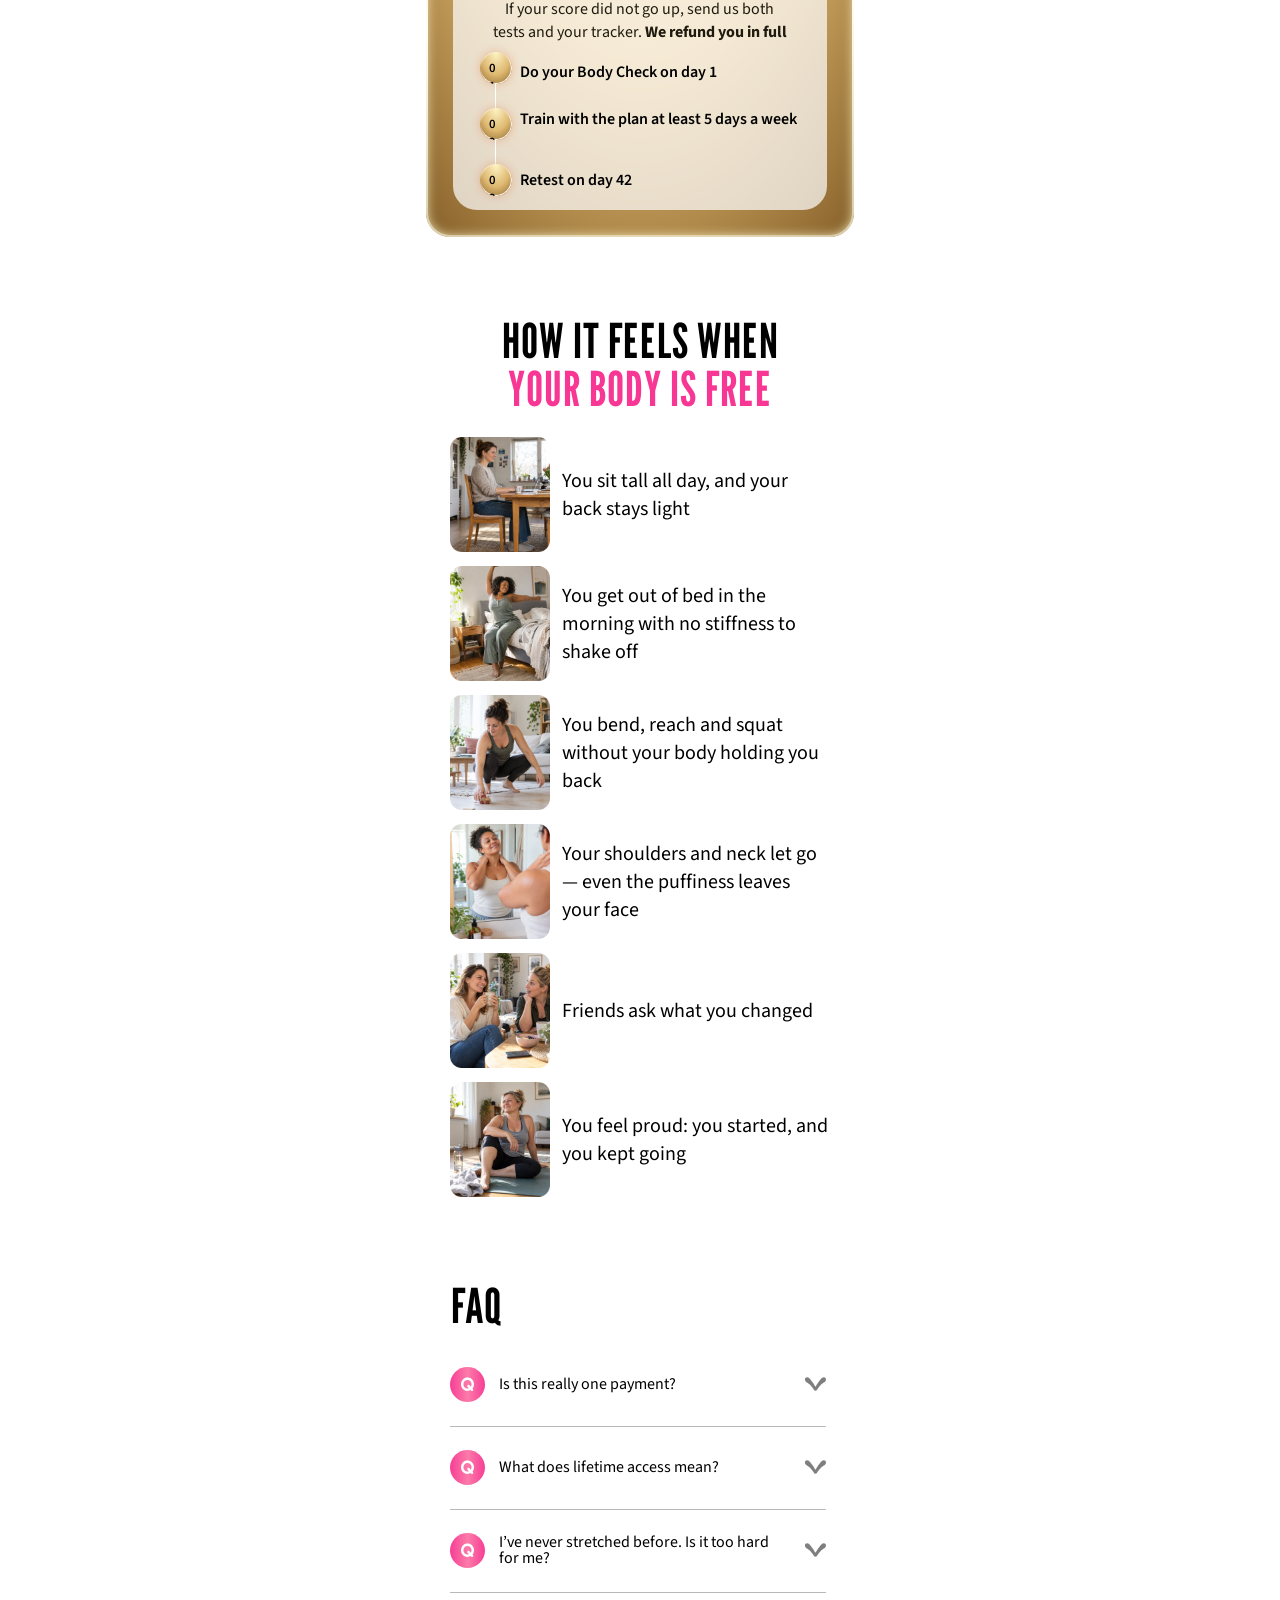
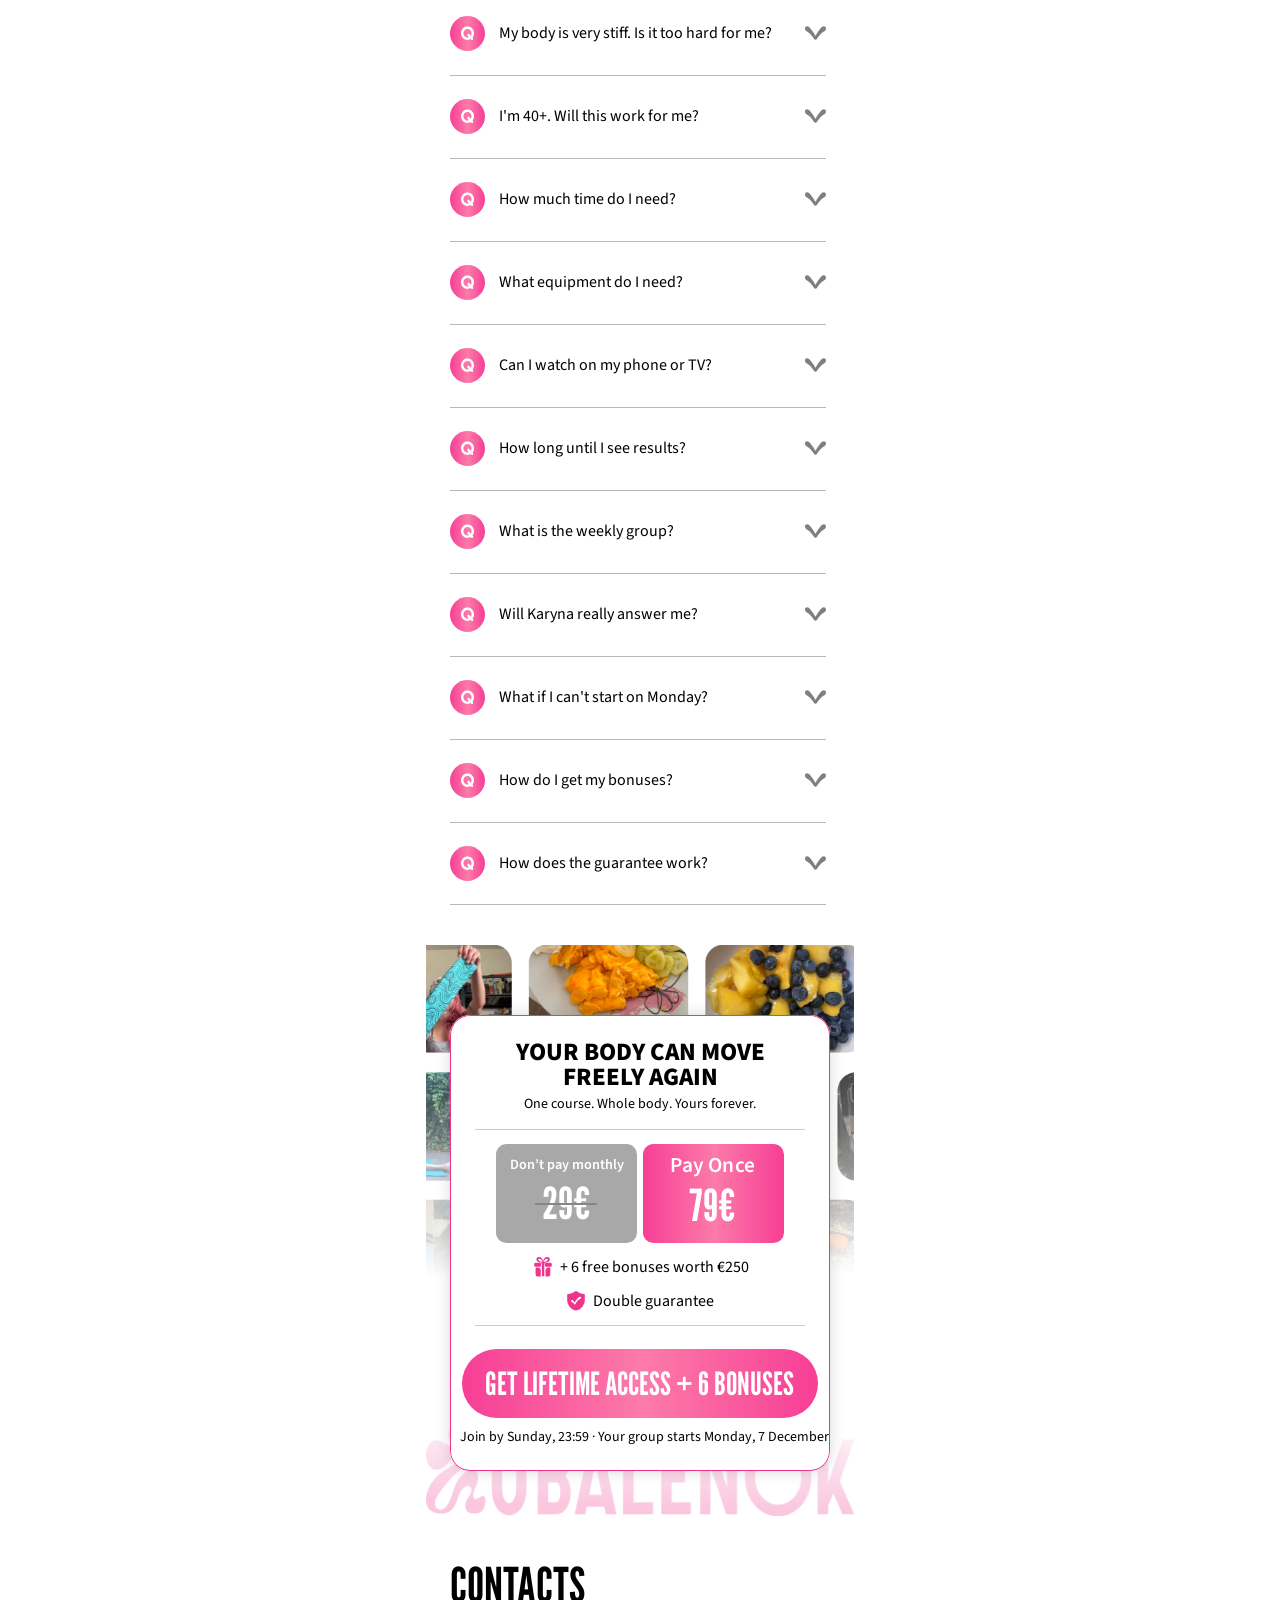
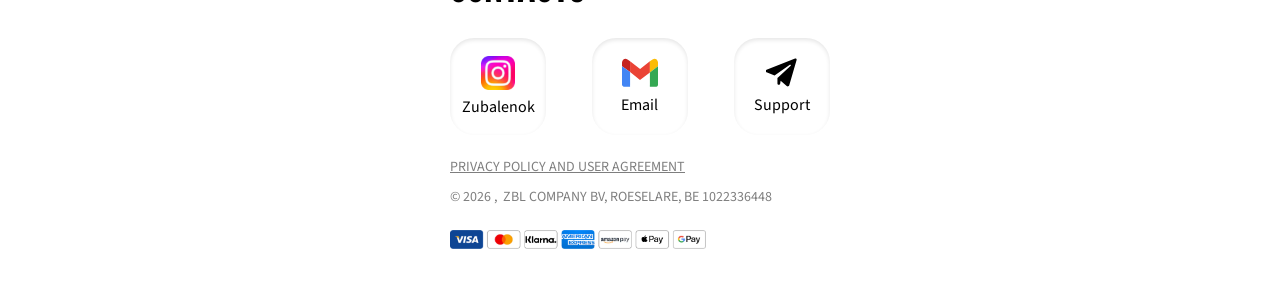
==== commit 4451e8bc: "fdd" ====
--- a/index-b.html
+++ b/index-b.html
@@ -46,15 +46,15 @@
       </div>
       <div class="hero__frame-2147237485">
         <div class="hero__frame-2147236973-2">
-          <img src="./images/hero-frame-2147236970-b.svg" class="hero__frame-2147236970" alt="" loading="lazy">
+          <img src="./images/hero-frame-2147236970.svg" class="hero__frame-2147236970" alt="" loading="lazy">
           <p class="hero__1-payment">1 payment</p>
         </div>
         <div class="hero__frame-2147236975">
-          <img src="./images/hero-frame-2147236971-b.svg" class="hero__frame-2147236971" alt="" loading="lazy">
+          <img src="./images/hero-frame-2147236971.svg" class="hero__frame-2147236971" alt="" loading="lazy">
           <p class="hero__no-subscription">No subscription</p>
         </div>
         <div class="hero__frame-2147236974">
-          <img src="./images/hero-frame-2147236972-b.svg" class="hero__frame-2147236972" alt="" loading="lazy">
+          <img src="./images/hero-frame-2147236972.svg" class="hero__frame-2147236972" alt="" loading="lazy">
           <p class="hero__double-guarantee">Double guarantee</p>
         </div>
       </div>
@@ -77,7 +77,7 @@
     </div>
     <div class="hero__ellipse-7748">
     </div>
-    <img src="./images/hero-subtract-b.svg" class="hero__subtract" alt="" loading="lazy">
+    <img src="./images/hero-subtract.svg" class="hero__subtract" alt="" loading="lazy">
     <p class="hero__79">79€</p>
     <p class="hero__29">29€</p>
     <div class="hero__vector-5525">
@@ -171,7 +171,7 @@
         </div>
         <img src="./images/works-stroke-body-b.webp" class="works__stroke-body" alt="" loading="lazy">
         <div class="works__mask">
-          <img src="./images/works-screen-replace-here-b.svg" class="works__screen-replace-here" alt="" loading="lazy">
+          <img src="./images/works-screen-replace-here.svg" class="works__screen-replace-here" alt="" loading="lazy">
           <div class="works__frame-2147237857">
             <div class="works__frame-2147237855">
               <img src="./images/works-magnific-edit-the-b.webp" class="works__magnific-edit-the" alt="" loading="lazy">
@@ -242,7 +242,7 @@
         <div class="inside__frame-2147237619">
           <img src="./images/inside-frame-2147236984-b.webp" class="inside__frame-2147236984 js-card-video" alt="" loading="lazy" data-video="https://itden-cdn.b-cdn.net/stiff/Days%2015%E2%80%9321%20OF%20L1%20v1%20Petro%20Mateichyk.mov">
           <div class="inside__frame-2147237613">
-            <img src="./images/inside-frame-2147237533-b.svg" class="inside__frame-2147237533" alt="" loading="lazy">
+            <img src="./images/inside-frame-2147237533.svg" class="inside__frame-2147237533" alt="" loading="lazy">
             <div class="inside__frame-2147237607">
               <p class="inside__hips">HIPS:</p>
               <p class="inside__open-deep-positions">open deep positions step by step</p>
@@ -455,7 +455,7 @@
             </div>
             <p class="coach__my-rule-you"><b class="c-ef348b">My rule: </b>you don&#x27;t need to be flexible to start. <br><b class="w600">You need a plan and 15 minutes a day</b></p>
           </div>
-          <img src="./images/coach-union-b.svg" class="coach__union" alt="" loading="lazy">
+          <img src="./images/coach-union.svg" class="coach__union" alt="" loading="lazy">
           <img src="./images/coach-group-2087330644-b.webp" class="coach__group-2087330644" alt="" loading="lazy">
           <div class="coach__frame-2147238004">
             <img src="./images/coach-icons-b.svg" class="coach__icons" alt="" loading="lazy">
@@ -673,9 +673,9 @@
         <div class="group__frame-2147237655">
           <p class="group__today">TODAY</p>
           <div class="group__frame-2147237654">
-            <img src="./images/group-group-2087330684-b.svg" class="group__group-2087330684" alt="" loading="lazy">
+            <img src="./images/group-group-2087330684.svg" class="group__group-2087330684" alt="" loading="lazy">
             <p class="group__free-with-your"><span class="tt-up fs-48">free</span>&nbsp;<br><span class="c-1f1f1f">with your access</span></p>
-            <img src="./images/group-group-2087330685-b.svg" class="group__group-2087330685" alt="" loading="lazy">
+            <img src="./images/group-group-2087330685.svg" class="group__group-2087330685" alt="" loading="lazy">
           </div>
         </div>
         <div class="group__vector-5617">
@@ -718,18 +718,18 @@
       </div>
       <div class="guarantee__frame-2147237080">
         <div class="guarantee__frame-2147238023">
-          <img src="./images/guarantee-icons-b.svg" class="guarantee__icons" alt="" loading="lazy">
+          <img src="./images/guarantee-icons.svg" class="guarantee__icons" alt="" loading="lazy">
           <div class="guarantee__vector-5618">
           </div>
           <div class="guarantee__frame-2085664065">
-            <p class="guarantee__100-refund-14"><span class="fs-32">100% REFUND <br></span>14-DAY TRY-IT GUARANTEE</p>
+            <p class="guarantee__100-refund-14"><span class="fs-32" style="line-height: 100%;">100% REFUND <br></span>14-DAY TRY-IT GUARANTEE</p>
           </div>
         </div>
         <p class="guarantee__try-the-first">Try the first 2 weeks. Not for you?&nbsp;<br>Write to us and get a full refund. No questions</p>
       </div>
       <div class="guarantee__frame-2147237082">
         <div class="guarantee__frame-2147238023-2">
-          <img src="./images/guarantee-subtract-b.svg" class="guarantee__subtract" alt="" loading="lazy">
+          <img src="./images/guarantee-subtract.svg" class="guarantee__subtract" alt="" loading="lazy">
           <div class="guarantee__vector-5618-2">
           </div>
           <div class="guarantee__frame-2085664065-2">
@@ -827,98 +827,98 @@
     <p class="faq__faq">Faq</p>
     <div class="faq__list">
       <div class="faq__item">
-        <button class="faq__question" aria-expanded="false"><i><img src="./images/faq-q.svg" alt=""></i><span>Is this really one payment?</span><img src="./images/faq-chevron.svg" class="faq__chevron" alt=""></button>
+        <button class="faq__question" aria-expanded="false"><i><img src="./images/faq-q.svg" alt=""></i><span>Is this really one payment?</span><img src="./images/faq-vector.svg" class="faq__chevron" alt=""></button>
         <div class="faq__answer"><div class="faq__answer-inner">
           <p>Yes. You pay €79 once and the course is yours forever. No subscription, nothing renews, nothing to cancel</p>
           <img src="./images/faq-avatar.webp" alt="" loading="lazy">
         </div></div>
       </div>
       <div class="faq__item faq__item--sep">
-        <button class="faq__question" aria-expanded="false"><i><img src="./images/faq-q.svg" alt=""></i><span>What does lifetime access mean?</span><img src="./images/faq-chevron.svg" class="faq__chevron" alt=""></button>
+        <button class="faq__question" aria-expanded="false"><i><img src="./images/faq-q.svg" alt=""></i><span>What does lifetime access mean?</span><img src="./images/faq-vector.svg" class="faq__chevron" alt=""></button>
         <div class="faq__answer"><div class="faq__answer-inner">
           <p>As long as the course exists, you have it. Train now, pause, come back in a year, your access never expires</p>
           <img src="./images/faq-avatar.webp" alt="" loading="lazy">
         </div></div>
       </div>
       <div class="faq__item faq__item--sep">
-        <button class="faq__question" aria-expanded="false"><i><img src="./images/faq-q.svg" alt=""></i><span>I’ve never stretched before. Is it too hard for me?</span><img src="./images/faq-chevron.svg" class="faq__chevron" alt=""></button>
+        <button class="faq__question" aria-expanded="false"><i><img src="./images/faq-q.svg" alt=""></i><span>I’ve never stretched before. Is it too hard for me?</span><img src="./images/faq-vector.svg" class="faq__chevron" alt=""></button>
         <div class="faq__answer"><div class="faq__answer-inner">
           <p>The program starts with 3 beginner lessons and day-1 adaptation. It’s built for complete beginners, step by step</p>
           <img src="./images/faq-avatar.webp" alt="" loading="lazy">
         </div></div>
       </div>
       <div class="faq__item faq__item--sep">
-        <button class="faq__question" aria-expanded="false"><i><img src="./images/faq-q.svg" alt=""></i><span>My body is very stiff. Is it too hard for me?</span><img src="./images/faq-chevron.svg" class="faq__chevron" alt=""></button>
+        <button class="faq__question" aria-expanded="false"><i><img src="./images/faq-q.svg" alt=""></i><span>My body is very stiff. Is it too hard for me?</span><img src="./images/faq-vector.svg" class="faq__chevron" alt=""></button>
         <div class="faq__answer"><div class="faq__answer-inner">
           <p>No. The course starts with easy ranges and safe technique. 80% of students start exactly where you are</p>
           <img src="./images/faq-avatar.webp" alt="" loading="lazy">
         </div></div>
       </div>
       <div class="faq__item faq__item--sep">
-        <button class="faq__question" aria-expanded="false"><i><img src="./images/faq-q.svg" alt=""></i><span>I&#x27;m 40+. Will this work for me?</span><img src="./images/faq-chevron.svg" class="faq__chevron" alt=""></button>
+        <button class="faq__question" aria-expanded="false"><i><img src="./images/faq-q.svg" alt=""></i><span>I&#x27;m 40+. Will this work for me?</span><img src="./images/faq-vector.svg" class="faq__chevron" alt=""></button>
         <div class="faq__answer"><div class="faq__answer-inner">
           <p>Many of our students are in their 50s and 60s and keep making progress. Choose the range that feels safe and stay consistent</p>
           <img src="./images/faq-avatar.webp" alt="" loading="lazy">
         </div></div>
       </div>
       <div class="faq__item faq__item--sep">
-        <button class="faq__question" aria-expanded="false"><i><img src="./images/faq-q.svg" alt=""></i><span>How much time do I need?</span><img src="./images/faq-chevron.svg" class="faq__chevron" alt=""></button>
+        <button class="faq__question" aria-expanded="false"><i><img src="./images/faq-q.svg" alt=""></i><span>How much time do I need?</span><img src="./images/faq-vector.svg" class="faq__chevron" alt=""></button>
         <div class="faq__answer"><div class="faq__answer-inner">
           <p>15 minutes a day. Every lesson is planned, with on-screen timers</p>
           <img src="./images/faq-avatar.webp" alt="" loading="lazy">
         </div></div>
       </div>
       <div class="faq__item faq__item--sep">
-        <button class="faq__question" aria-expanded="false"><i><img src="./images/faq-q.svg" alt=""></i><span>What equipment do I need?</span><img src="./images/faq-chevron.svg" class="faq__chevron" alt=""></button>
+        <button class="faq__question" aria-expanded="false"><i><img src="./images/faq-q.svg" alt=""></i><span>What equipment do I need?</span><img src="./images/faq-vector.svg" class="faq__chevron" alt=""></button>
         <div class="faq__answer"><div class="faq__answer-inner">
           <p>A mat and yoga blocks. No blocks? Thick books work too</p>
           <img src="./images/faq-avatar.webp" alt="" loading="lazy">
         </div></div>
       </div>
       <div class="faq__item faq__item--sep">
-        <button class="faq__question" aria-expanded="false"><i><img src="./images/faq-q.svg" alt=""></i><span>Can I watch on my phone or TV?</span><img src="./images/faq-chevron.svg" class="faq__chevron" alt=""></button>
+        <button class="faq__question" aria-expanded="false"><i><img src="./images/faq-q.svg" alt=""></i><span>Can I watch on my phone or TV?</span><img src="./images/faq-vector.svg" class="faq__chevron" alt=""></button>
         <div class="faq__answer"><div class="faq__answer-inner">
           <p>Yes. Open the link from your email on any device. Many students cast the lessons to their TV</p>
           <img src="./images/faq-avatar.webp" alt="" loading="lazy">
         </div></div>
       </div>
       <div class="faq__item faq__item--sep">
-        <button class="faq__question" aria-expanded="false"><i><img src="./images/faq-q.svg" alt=""></i><span>How long until I see results?</span><img src="./images/faq-chevron.svg" class="faq__chevron" alt=""></button>
+        <button class="faq__question" aria-expanded="false"><i><img src="./images/faq-q.svg" alt=""></i><span>How long until I see results?</span><img src="./images/faq-vector.svg" class="faq__chevron" alt=""></button>
         <div class="faq__answer"><div class="faq__answer-inner">
           <p>Most students feel lighter after the very first training. With regular practice you’ll notice real changes in 2-4 weeks. And with lifetime access, there’s no deadline pressure</p>
           <img src="./images/faq-avatar.webp" alt="" loading="lazy">
         </div></div>
       </div>
       <div class="faq__item faq__item--sep">
-        <button class="faq__question" aria-expanded="false"><i><img src="./images/faq-q.svg" alt=""></i><span>What is the weekly group?</span><img src="./images/faq-chevron.svg" class="faq__chevron" alt=""></button>
+        <button class="faq__question" aria-expanded="false"><i><img src="./images/faq-q.svg" alt=""></i><span>What is the weekly group?</span><img src="./images/faq-vector.svg" class="faq__chevron" alt=""></button>
         <div class="faq__answer"><div class="faq__answer-inner">
           <p>A new group starts every Monday in our community. You start together, share progress and ask Karyna your questions. Your first 30 days are free</p>
           <img src="./images/faq-avatar.webp" alt="" loading="lazy">
         </div></div>
       </div>
       <div class="faq__item faq__item--sep">
-        <button class="faq__question" aria-expanded="false"><i><img src="./images/faq-q.svg" alt=""></i><span>Will Karyna really answer me?</span><img src="./images/faq-chevron.svg" class="faq__chevron" alt=""></button>
+        <button class="faq__question" aria-expanded="false"><i><img src="./images/faq-q.svg" alt=""></i><span>Will Karyna really answer me?</span><img src="./images/faq-vector.svg" class="faq__chevron" alt=""></button>
         <div class="faq__answer"><div class="faq__answer-inner">
           <p>Yes. For your first 30 days, you ask Karyna your questions in the community, and she answers personally</p>
           <img src="./images/faq-avatar.webp" alt="" loading="lazy">
         </div></div>
       </div>
       <div class="faq__item faq__item--sep">
-        <button class="faq__question" aria-expanded="false"><i><img src="./images/faq-q.svg" alt=""></i><span>What if I can&#x27;t start on Monday?</span><img src="./images/faq-chevron.svg" class="faq__chevron" alt=""></button>
+        <button class="faq__question" aria-expanded="false"><i><img src="./images/faq-q.svg" alt=""></i><span>What if I can&#x27;t start on Monday?</span><img src="./images/faq-vector.svg" class="faq__chevron" alt=""></button>
         <div class="faq__answer"><div class="faq__answer-inner">
           <p>Start any day. The course is yours, and the group simply makes it easier to keep going</p>
           <img src="./images/faq-avatar.webp" alt="" loading="lazy">
         </div></div>
       </div>
       <div class="faq__item faq__item--sep">
-        <button class="faq__question" aria-expanded="false"><i><img src="./images/faq-q.svg" alt=""></i><span>How do I get my bonuses?</span><img src="./images/faq-chevron.svg" class="faq__chevron" alt=""></button>
+        <button class="faq__question" aria-expanded="false"><i><img src="./images/faq-q.svg" alt=""></i><span>How do I get my bonuses?</span><img src="./images/faq-vector.svg" class="faq__chevron" alt=""></button>
         <div class="faq__answer"><div class="faq__answer-inner">
           <p>Everything arrives in one email right after payment: your course, 6 bonuses and your group invite</p>
           <img src="./images/faq-avatar.webp" alt="" loading="lazy">
         </div></div>
       </div>
       <div class="faq__item faq__item--sep">
-        <button class="faq__question" aria-expanded="false"><i><img src="./images/faq-q.svg" alt=""></i><span>How does the guarantee work?</span><img src="./images/faq-chevron.svg" class="faq__chevron" alt=""></button>
+        <button class="faq__question" aria-expanded="false"><i><img src="./images/faq-q.svg" alt=""></i><span>How does the guarantee work?</span><img src="./images/faq-vector.svg" class="faq__chevron" alt=""></button>
         <div class="faq__answer"><div class="faq__answer-inner">
           <p>You have 14 days to try, with a full refund and no questions. Then the Move Better Guarantee: follow the plan, retest on day 42, and if your score did not go up, we refund you in full</p>
           <img src="./images/faq-avatar.webp" alt="" loading="lazy">
--- a/css/main-b.css
+++ b/css/main-b.css
@@ -4064,7 +4064,7 @@
 .guarantee__100-refund-14 {
   position: absolute;
   left: 0rem;
-  top: 0.03rem;
+  top: 0.5rem;
   width: 23.3rem;
   font-family: "Source Sans 3", sans-serif;
   font-weight: 700;
